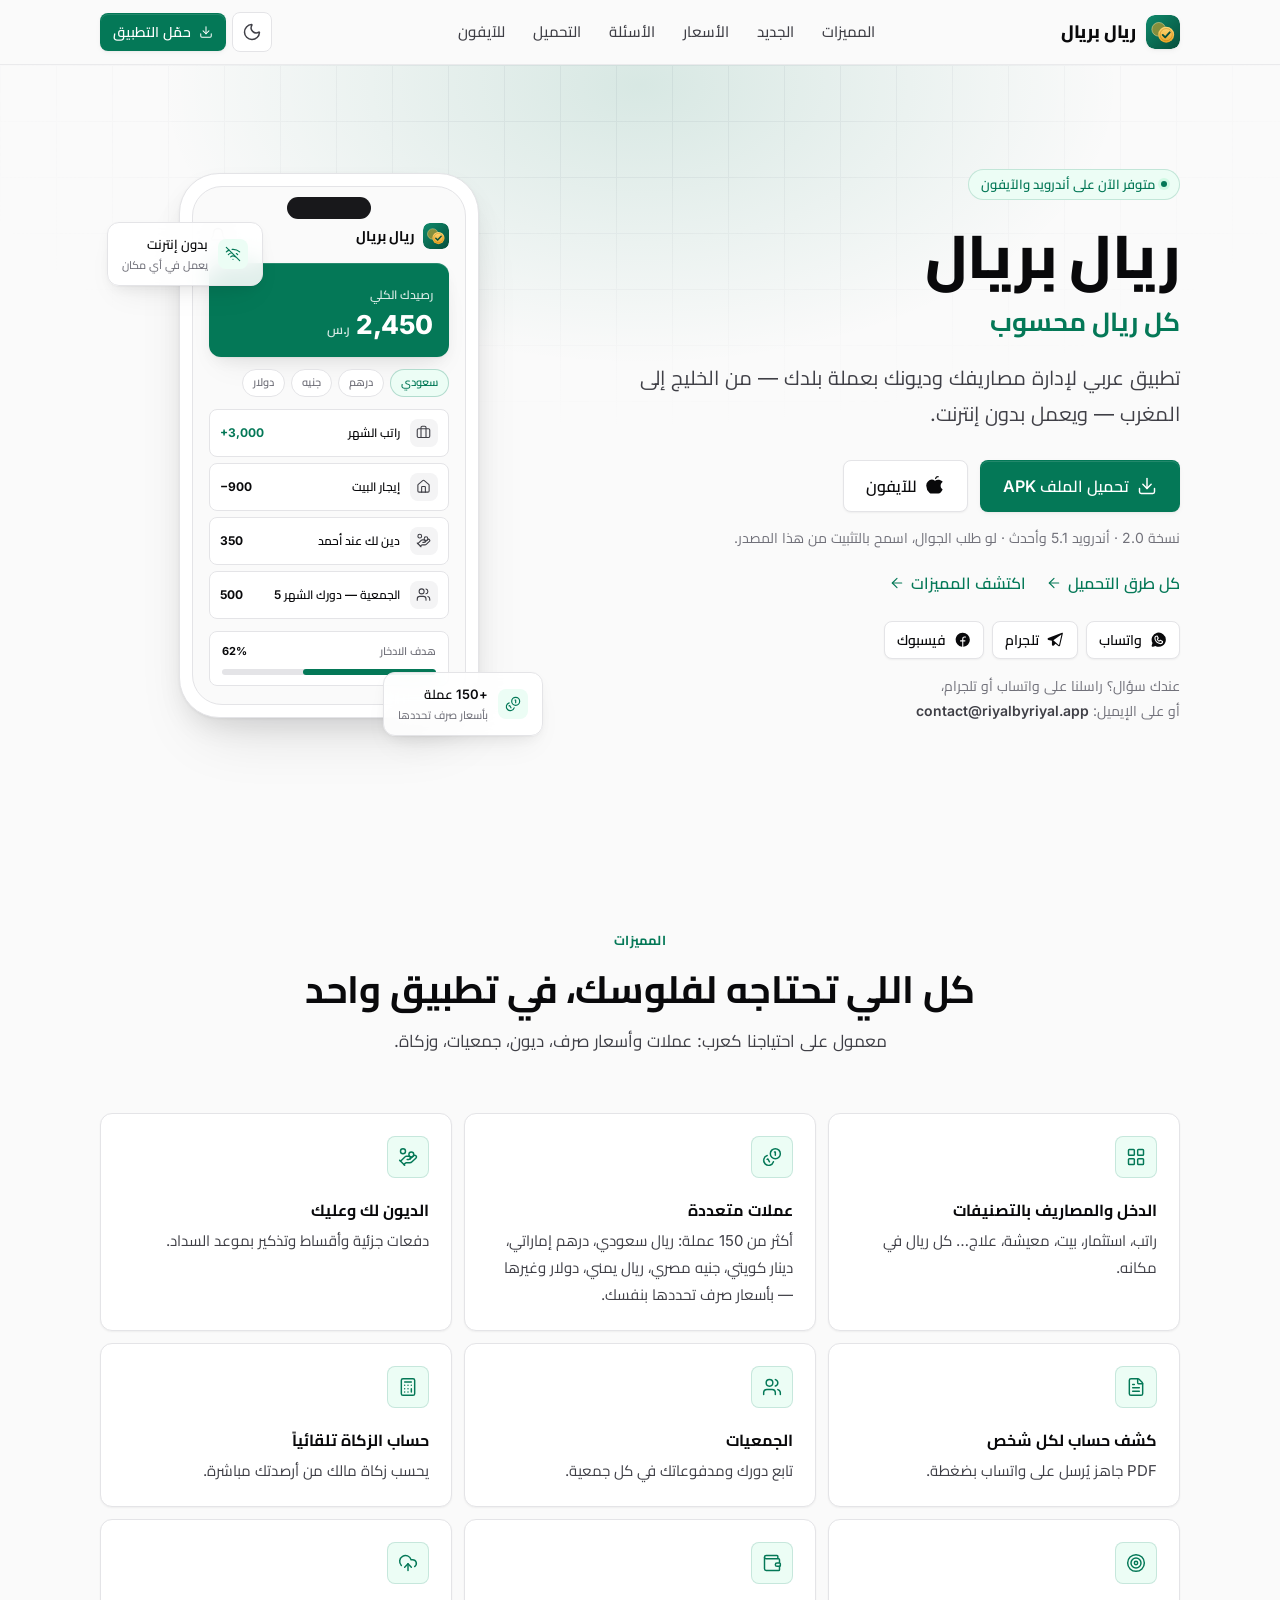
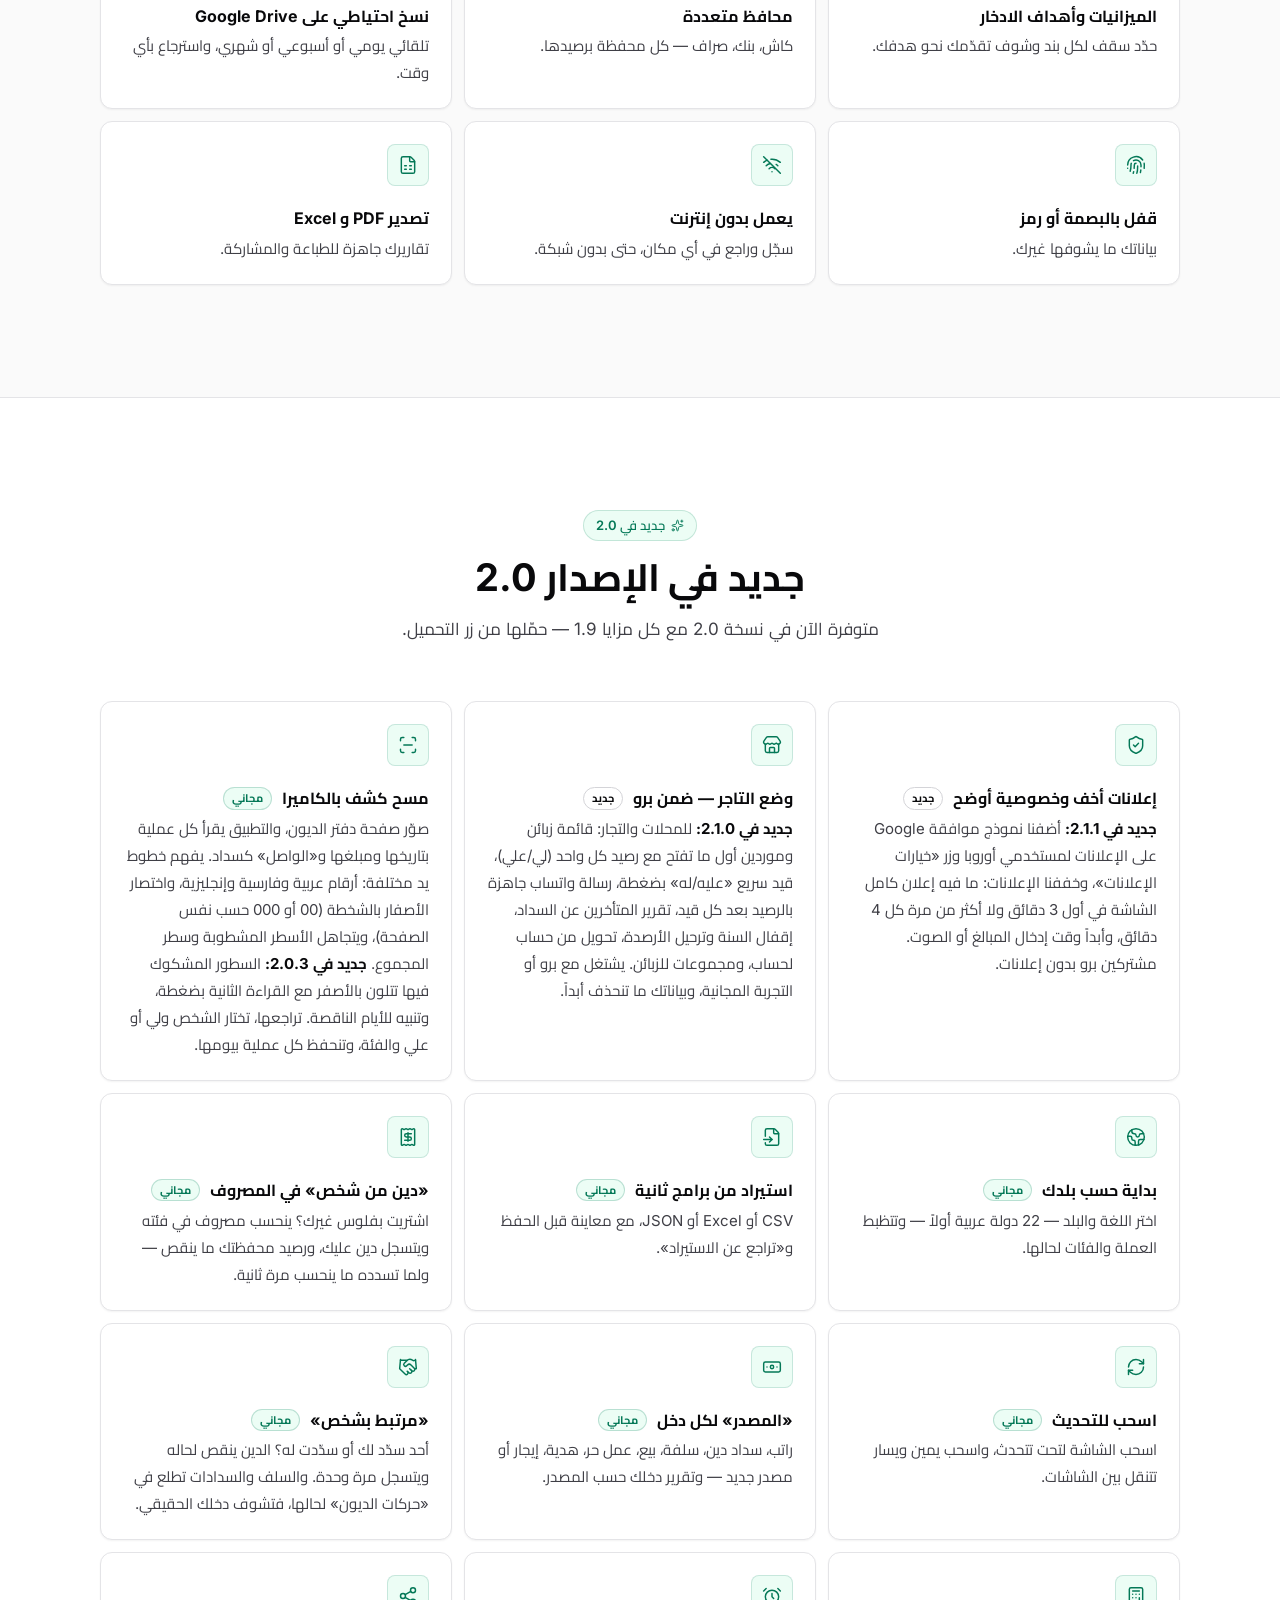
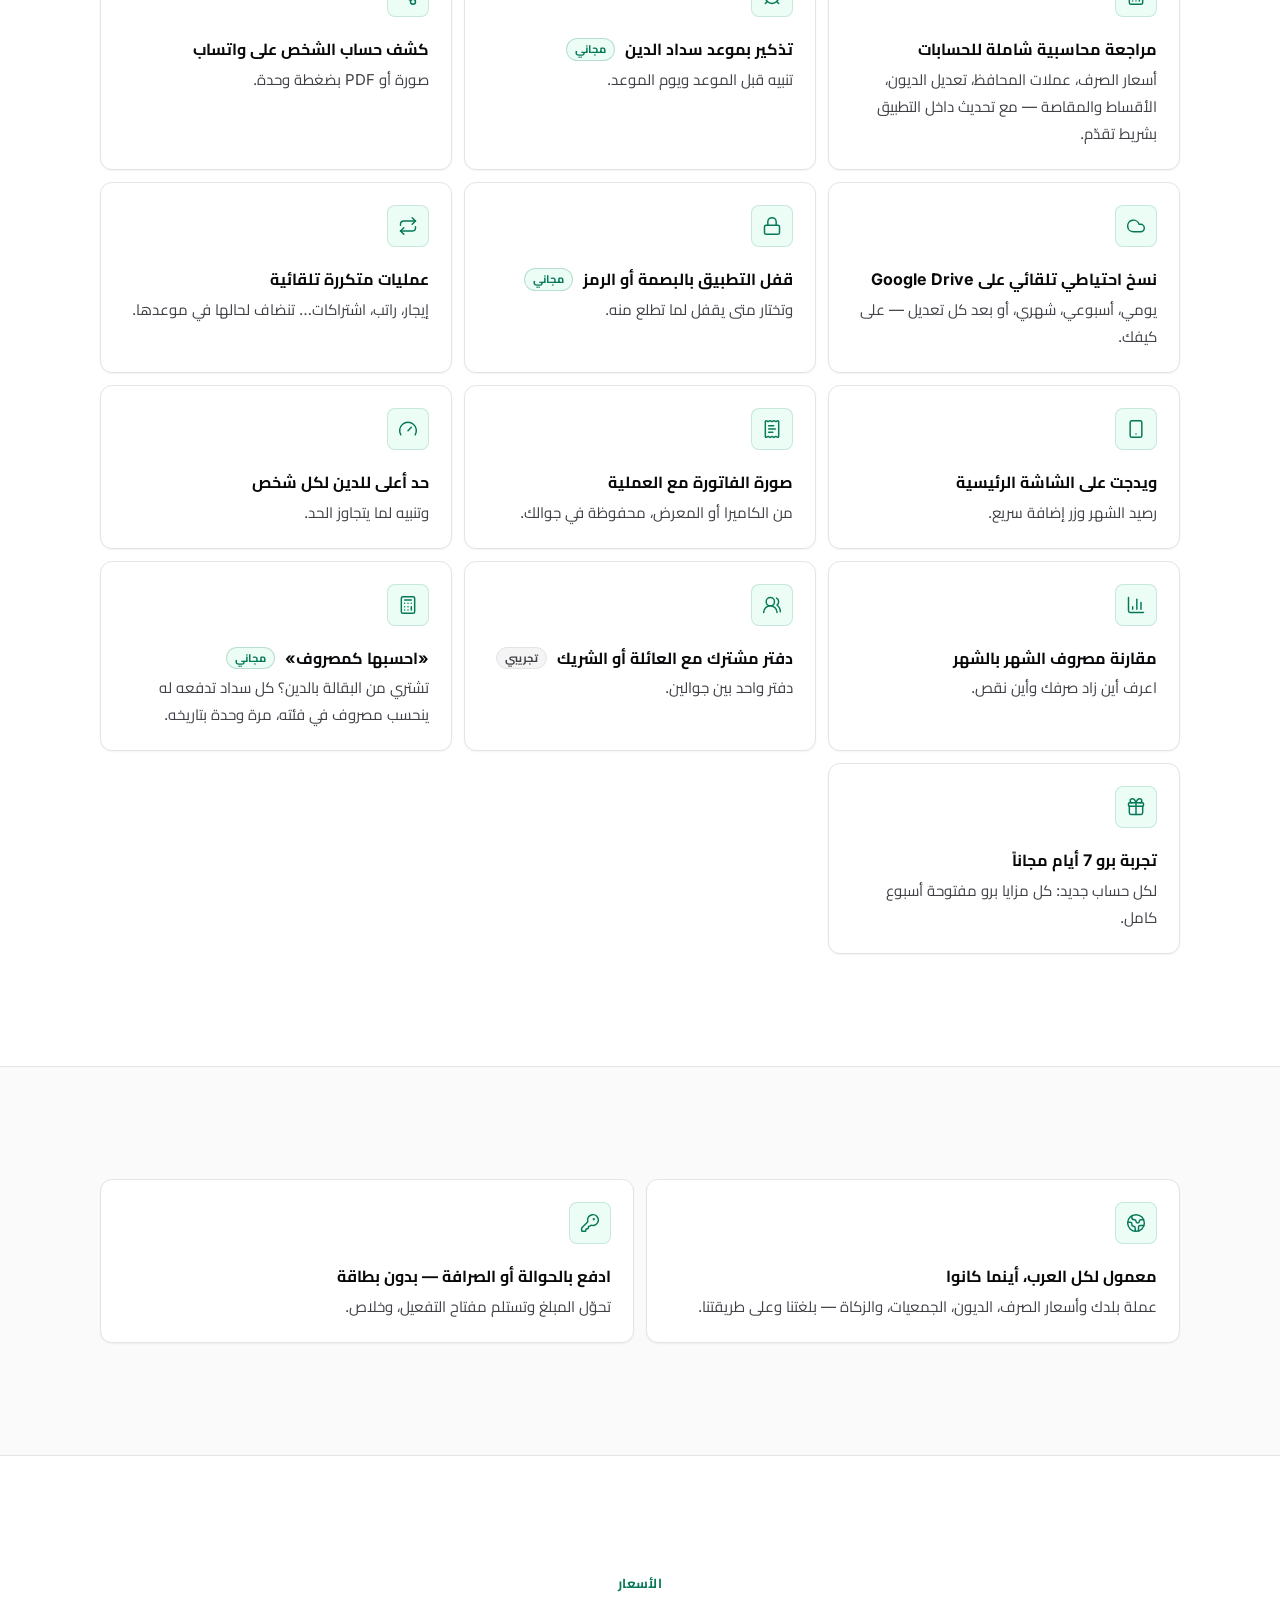
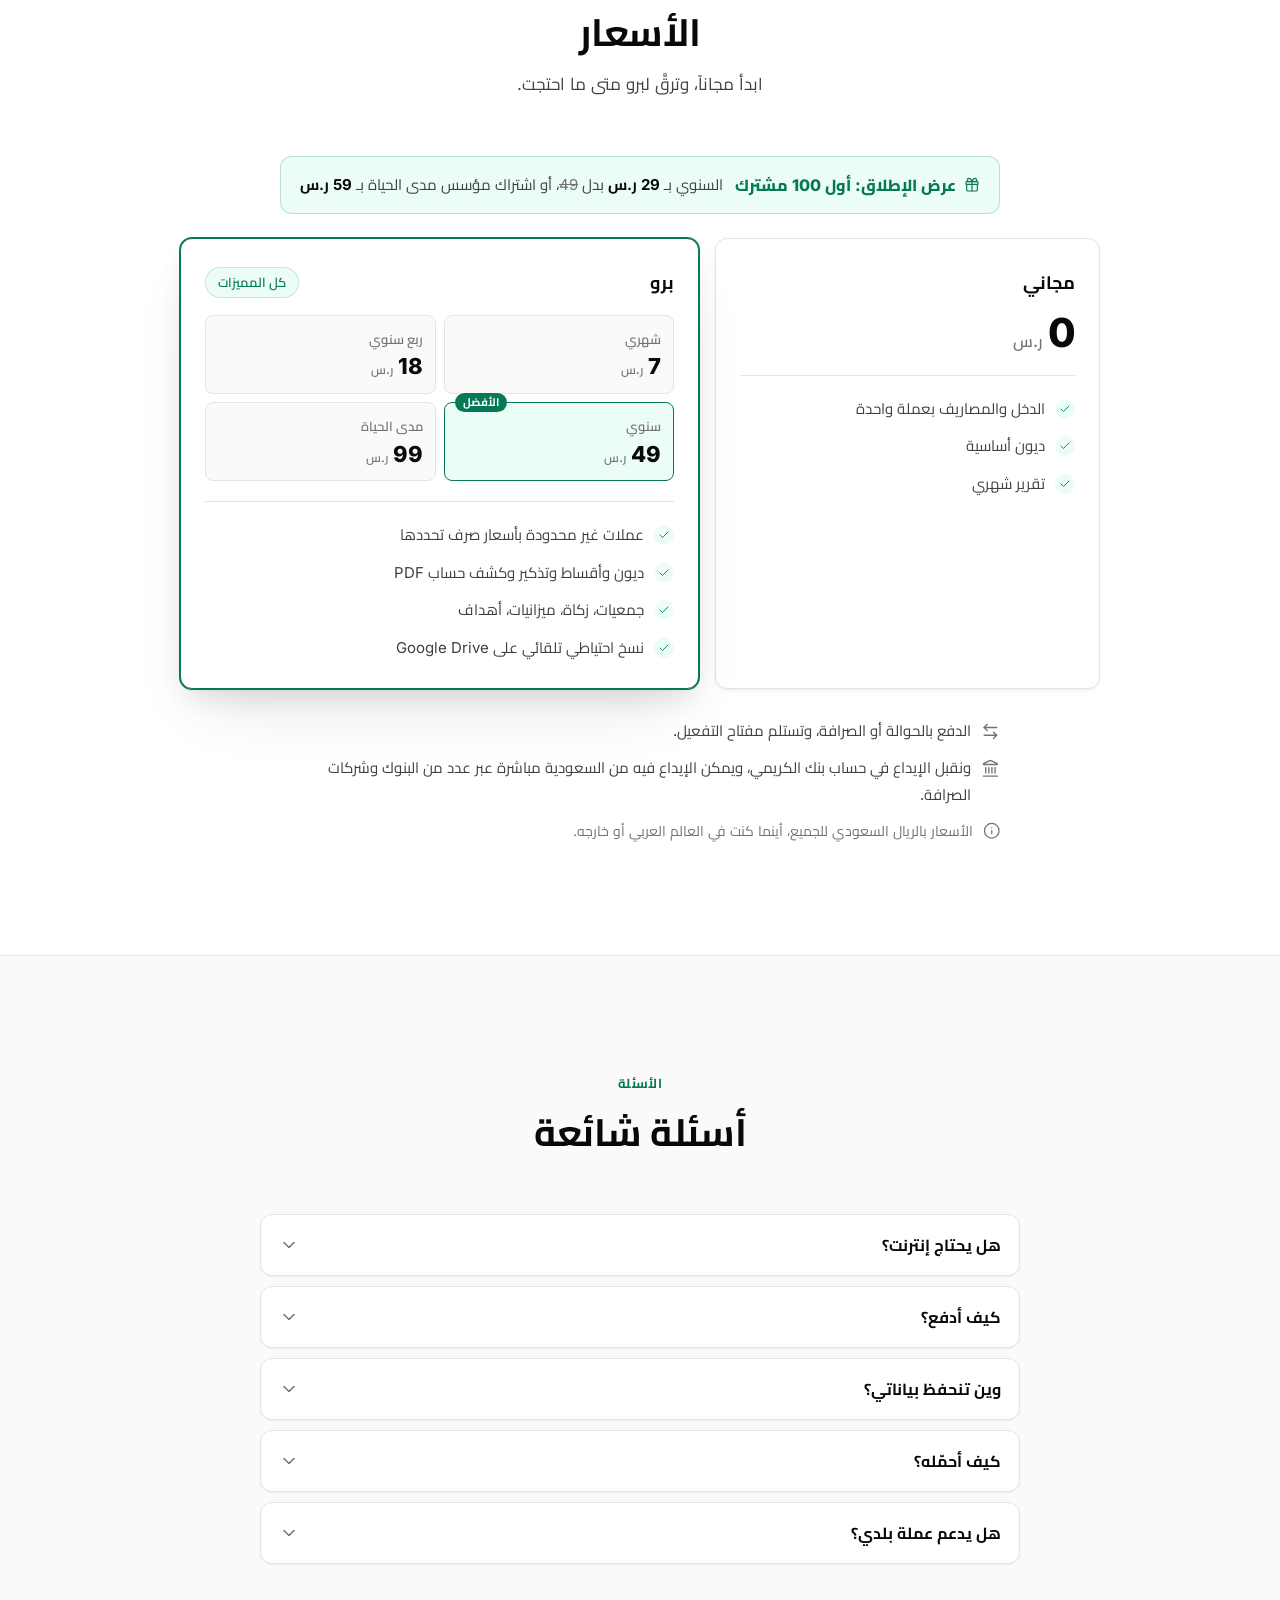
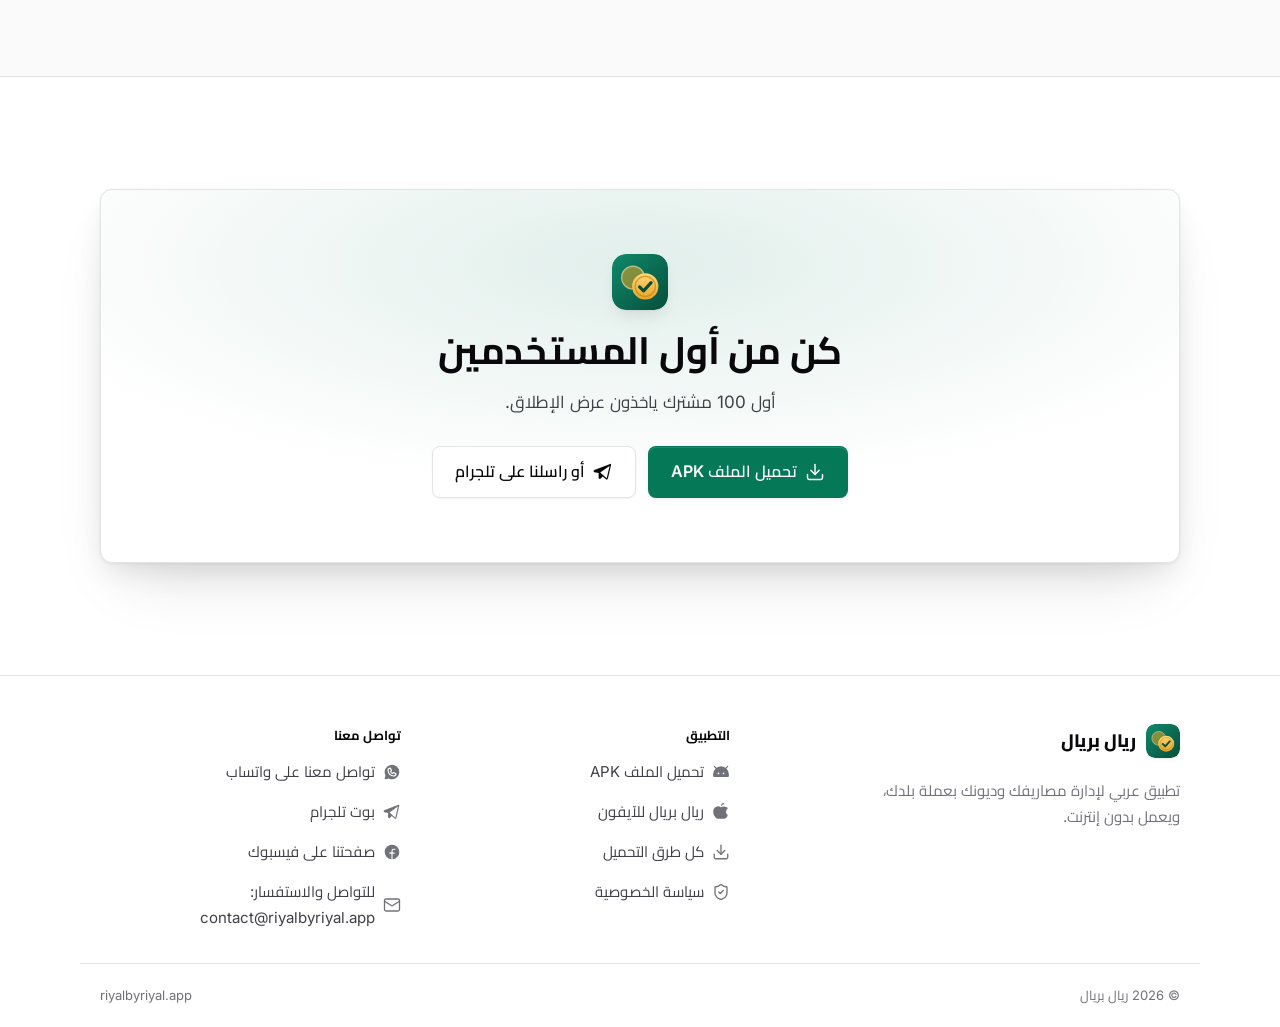
==== index.html @ ce254c24 "UI redesign 2026 (preview): modern design system, light/dark toggle, glass header — landing pages on" ====
<!doctype html>
<html lang="ar" dir="rtl" data-theme="light">
<head>
<meta charset="utf-8">
<meta name="viewport" content="width=device-width, initial-scale=1, viewport-fit=cover">
<title>ريال بريال — كل ريال محسوب</title>
<meta name="description" content="تطبيق أندرويد عربي لإدارة مصاريفك وديونك بعملة بلدك — ريال، درهم، دينار، جنيه أو دولار — ويعمل بدون إنترنت. حمّله الآن.">
<meta name="theme-color" content="#fafafa">
<meta name="color-scheme" content="light dark">
<link rel="icon" href="/favicon.svg" type="image/svg+xml">
<link rel="icon" href="/favicon-32.png" sizes="32x32" type="image/png">
<link rel="apple-touch-icon" href="/apple-touch-icon.png">
<meta property="og:type" content="website">
<meta property="og:locale" content="ar_AR">
<meta property="og:site_name" content="ريال بريال">
<meta property="og:title" content="ريال بريال — كل ريال محسوب">
<meta property="og:description" content="تطبيق أندرويد عربي لإدارة مصاريفك وديونك بعملة بلدك — ريال، درهم، دينار، جنيه أو دولار — ويعمل بدون إنترنت. حمّله الآن.">
<link rel="canonical" href="https://riyalbyriyal.app/">
<meta property="og:url" content="https://riyalbyriyal.app/">
<meta property="og:image" content="https://riyalbyriyal.app/og.png">
<meta property="og:image:width" content="1200">
<meta property="og:image:height" content="630">
<meta property="og:image:alt" content="شعار ريال بريال — كل ريال محسوب">
<meta name="twitter:card" content="summary_large_image">
<meta name="twitter:title" content="ريال بريال — كل ريال محسوب">
<meta name="twitter:description" content="تطبيق أندرويد عربي لإدارة مصاريفك وديونك بعملة بلدك — ريال، درهم، دينار، جنيه أو دولار — ويعمل بدون إنترنت. حمّله الآن.">
<meta name="twitter:image" content="https://riyalbyriyal.app/og.png">
<script>/* Apply the saved or system theme before first paint (no flash) */(function(){try{var t=localStorage.getItem("rbr_site_theme");if(t!=="light"&&t!=="dark")t=matchMedia("(prefers-color-scheme: dark)").matches?"dark":"light";document.documentElement.setAttribute("data-theme",t);}catch(e){document.documentElement.setAttribute("data-theme","light");}})();</script>
<link rel="preload" href="/fonts/cairo-arabic-var.woff2" as="font" type="font/woff2" crossorigin>
<link rel="stylesheet" href="/styles.css?v=20261031">
<script src="/theme.js?v=20261031" defer></script>
</head>
<body data-evt-src="site">
<a class="skip" href="#main">تخطَّ إلى المحتوى</a>
<!-- Header: glass, sticky -->
<header class="site-header">
  <div class="container bar">
    <a class="brand" href="/" aria-label="ريال بريال — الرئيسية"><img src="/logo.svg" alt="" width="34" height="34"><span>ريال بريال</span></a>
    <nav class="nav" aria-label="القائمة الرئيسية"><a href="#features">المميزات</a><a href="#new">الجديد</a><a href="#pricing">الأسعار</a><a href="#faq">الأسئلة</a><a href="/download">التحميل</a><a href="/iphone">للآيفون</a></nav>
    <div class="header-actions">
      <button class="icon-btn theme-toggle" type="button" aria-label="التبديل إلى الوضع الليلي" aria-pressed="false"><svg class="ic i-moon" viewBox="0 0 24 24" fill="none" stroke="currentColor" stroke-width="1.75" stroke-linecap="round" stroke-linejoin="round" aria-hidden="true"><path d="M20.985 12.486a9 9 0 1 1-9.473-9.472c.405-.022.617.46.402.803a6 6 0 0 0 8.268 8.268c.344-.215.825-.004.803.401"/></svg><svg class="ic i-sun" viewBox="0 0 24 24" fill="none" stroke="currentColor" stroke-width="1.75" stroke-linecap="round" stroke-linejoin="round" aria-hidden="true"><circle cx="12" cy="12" r="4"/> <path d="M12 2v2"/> <path d="M12 20v2"/> <path d="m4.93 4.93 1.41 1.41"/> <path d="m17.66 17.66 1.41 1.41"/> <path d="M2 12h2"/> <path d="M20 12h2"/> <path d="m6.34 17.66-1.41 1.41"/> <path d="m19.07 4.93-1.41 1.41"/></svg></button>
      <a class="btn btn-primary btn-sm" href="https://github.com/ayuob77/riyalbyriyal-app/releases/download/v2.1.1/riyalbyriyal-v2.1.1.apk" download><svg class="ic-sm" viewBox="0 0 24 24" fill="none" stroke="currentColor" stroke-width="1.75" stroke-linecap="round" stroke-linejoin="round" aria-hidden="true"><path d="M12 15V3"/> <path d="M21 15v4a2 2 0 0 1-2 2H5a2 2 0 0 1-2-2v-4"/> <path d="m7 10 5 5 5-5"/></svg><span>حمّل التطبيق</span></a>
      <button class="icon-btn menu-toggle" type="button" aria-label="فتح القائمة" aria-expanded="false" aria-controls="mobile-menu"><svg class="ic i-list" viewBox="0 0 24 24" fill="none" stroke="currentColor" stroke-width="1.75" stroke-linecap="round" stroke-linejoin="round" aria-hidden="true"><path d="M4 5h16"/> <path d="M4 12h16"/> <path d="M4 19h16"/></svg><svg class="ic i-x" viewBox="0 0 24 24" fill="none" stroke="currentColor" stroke-width="1.75" stroke-linecap="round" stroke-linejoin="round" aria-hidden="true"><path d="M18 6 6 18"/> <path d="m6 6 12 12"/></svg></button>
    </div>
  </div>
</header>
<div class="mobile-menu" id="mobile-menu">
  <nav aria-label="قائمة الجوال"><a class="link" href="#features"><span>المميزات</span><svg class="ic" viewBox="0 0 24 24" fill="none" stroke="currentColor" stroke-width="1.75" stroke-linecap="round" stroke-linejoin="round" aria-hidden="true"><path d="m15 18-6-6 6-6"/></svg></a><a class="link" href="#new"><span>الجديد</span><svg class="ic" viewBox="0 0 24 24" fill="none" stroke="currentColor" stroke-width="1.75" stroke-linecap="round" stroke-linejoin="round" aria-hidden="true"><path d="m15 18-6-6 6-6"/></svg></a><a class="link" href="#pricing"><span>الأسعار</span><svg class="ic" viewBox="0 0 24 24" fill="none" stroke="currentColor" stroke-width="1.75" stroke-linecap="round" stroke-linejoin="round" aria-hidden="true"><path d="m15 18-6-6 6-6"/></svg></a><a class="link" href="#faq"><span>الأسئلة</span><svg class="ic" viewBox="0 0 24 24" fill="none" stroke="currentColor" stroke-width="1.75" stroke-linecap="round" stroke-linejoin="round" aria-hidden="true"><path d="m15 18-6-6 6-6"/></svg></a><a class="link" href="/download"><span>التحميل</span><svg class="ic" viewBox="0 0 24 24" fill="none" stroke="currentColor" stroke-width="1.75" stroke-linecap="round" stroke-linejoin="round" aria-hidden="true"><path d="m15 18-6-6 6-6"/></svg></a><a class="link" href="/iphone"><span>للآيفون</span><svg class="ic" viewBox="0 0 24 24" fill="none" stroke="currentColor" stroke-width="1.75" stroke-linecap="round" stroke-linejoin="round" aria-hidden="true"><path d="m15 18-6-6 6-6"/></svg></a></nav>
  <div class="actions">
    <a class="btn btn-primary btn-lg btn-block" href="https://github.com/ayuob77/riyalbyriyal-app/releases/download/v2.1.1/riyalbyriyal-v2.1.1.apk" download><svg class="ic" viewBox="0 0 24 24" fill="none" stroke="currentColor" stroke-width="1.75" stroke-linecap="round" stroke-linejoin="round" aria-hidden="true"><path d="M12 15V3"/> <path d="M21 15v4a2 2 0 0 1-2 2H5a2 2 0 0 1-2-2v-4"/> <path d="m7 10 5 5 5-5"/></svg>تحميل الملف APK</a>
    <a class="btn btn-secondary btn-lg btn-block" href="/iphone"><svg class="ic" viewBox="0 0 256 256" fill="currentColor" aria-hidden="true"><path d="M128.23,30A40,40,0,0,1,167,0h1a8,8,0,0,1,0,16h-1a24,24,0,0,0-23.24,18,8,8,0,1,1-15.5-4ZM223.3,169.59a8.07,8.07,0,0,0-2.8-3.4C203.53,154.53,200,134.64,200,120c0-17.67,13.47-33.06,21.5-40.67a8,8,0,0,0,0-11.62C208.82,55.74,187.82,48,168,48a72.23,72.23,0,0,0-40,12.13,71.56,71.56,0,0,0-90.71,9.09A74.63,74.63,0,0,0,16,123.4a127,127,0,0,0,40.14,89.73A39.8,39.8,0,0,0,83.59,224h87.68a39.84,39.84,0,0,0,29.12-12.57,125,125,0,0,0,17.82-24.6C225.23,174,224.33,172,223.3,169.59Z"/></svg>للآيفون</a>
  </div>
</div>
<main id="main">
<!-- Hero -->
<section class="hero">
  <div class="container hero-grid">
    <div class="hero-copy">
      <span class="pill"><span class="dot"></span>متوفر الآن على أندرويد والآيفون</span>
      <h1 class="h1">ريال بريال</h1>
      <p class="tagline">كل ريال محسوب</p>
      <p class="lead">تطبيق عربي لإدارة مصاريفك وديونك بعملة بلدك — من الخليج إلى المغرب — ويعمل بدون إنترنت.</p>
      <div class="hero-cta">
        <a class="btn btn-primary btn-lg btn-apk" href="https://github.com/ayuob77/riyalbyriyal-app/releases/download/v2.1.1/riyalbyriyal-v2.1.1.apk" download><svg class="ic" viewBox="0 0 24 24" fill="none" stroke="currentColor" stroke-width="1.75" stroke-linecap="round" stroke-linejoin="round" aria-hidden="true"><path d="M12 15V3"/> <path d="M21 15v4a2 2 0 0 1-2 2H5a2 2 0 0 1-2-2v-4"/> <path d="m7 10 5 5 5-5"/></svg>تحميل الملف APK</a>
        <a class="btn btn-secondary btn-lg" href="/iphone"><svg class="ic" viewBox="0 0 256 256" fill="currentColor" aria-hidden="true"><path d="M128.23,30A40,40,0,0,1,167,0h1a8,8,0,0,1,0,16h-1a24,24,0,0,0-23.24,18,8,8,0,1,1-15.5-4ZM223.3,169.59a8.07,8.07,0,0,0-2.8-3.4C203.53,154.53,200,134.64,200,120c0-17.67,13.47-33.06,21.5-40.67a8,8,0,0,0,0-11.62C208.82,55.74,187.82,48,168,48a72.23,72.23,0,0,0-40,12.13,71.56,71.56,0,0,0-90.71,9.09A74.63,74.63,0,0,0,16,123.4a127,127,0,0,0,40.14,89.73A39.8,39.8,0,0,0,83.59,224h87.68a39.84,39.84,0,0,0,29.12-12.57,125,125,0,0,0,17.82-24.6C225.23,174,224.33,172,223.3,169.59Z"/></svg>للآيفون</a>
      </div>
      <p class="hero-meta dl-note">نسخة 2.0 · أندرويد 5.1 وأحدث · لو طلب الجوال، اسمح بالتثبيت من هذا المصدر.</p>
      <div class="hero-links">
        <a class="text-link all-dl" href="/download">كل طرق التحميل <svg class="ic" viewBox="0 0 24 24" fill="none" stroke="currentColor" stroke-width="1.75" stroke-linecap="round" stroke-linejoin="round" aria-hidden="true"><path d="m12 19-7-7 7-7"/> <path d="M19 12H5"/></svg></a>
        <a class="text-link" href="#features">اكتشف المميزات <svg class="ic" viewBox="0 0 24 24" fill="none" stroke="currentColor" stroke-width="1.75" stroke-linecap="round" stroke-linejoin="round" aria-hidden="true"><path d="m12 19-7-7 7-7"/> <path d="M19 12H5"/></svg></a>
      </div>
      <div class="social-row"><a class="btn btn-secondary btn-sm" href="https://whatsapp.com/channel/0029VbDu9QYICVfv3pd2dY2x/111" target="_blank" rel="noopener"><svg class="ic" viewBox="0 0 256 256" fill="currentColor" aria-hidden="true"><path d="M152.58,145.23l23,11.48A24,24,0,0,1,152,176a72.08,72.08,0,0,1-72-72A24,24,0,0,1,99.29,80.46l11.48,23L101,118a8,8,0,0,0-.73,7.51,56.47,56.47,0,0,0,30.15,30.15A8,8,0,0,0,138,155ZM232,128A104,104,0,0,1,79.12,219.82L45.07,231.17a16,16,0,0,1-20.24-20.24l11.35-34.05A104,104,0,1,1,232,128Zm-40,24a8,8,0,0,0-4.42-7.16l-32-16a8,8,0,0,0-8,.5l-14.69,9.8a40.55,40.55,0,0,1-16-16l9.8-14.69a8,8,0,0,0,.5-8l-16-32A8,8,0,0,0,104,64a40,40,0,0,0-40,40,88.1,88.1,0,0,0,88,88A40,40,0,0,0,192,152Z"/></svg>واتساب</a><a class="btn btn-secondary btn-sm" href="https://t.me/riyalbyriyal_bot" target="_blank" rel="noopener"><svg class="ic" viewBox="0 0 256 256" fill="currentColor" aria-hidden="true"><path d="M228.88,26.19a9,9,0,0,0-9.16-1.57L17.06,103.93a14.22,14.22,0,0,0,2.43,27.21L72,141.45V200a15.92,15.92,0,0,0,10,14.83,15.91,15.91,0,0,0,17.51-3.73l25.32-26.26L165,220a15.88,15.88,0,0,0,10.51,4,16.3,16.3,0,0,0,5-.79,15.85,15.85,0,0,0,10.67-11.63L231.77,35A9,9,0,0,0,228.88,26.19ZM175.53,208,92.85,135.5l119-85.29Z"/></svg>تلجرام</a><a class="btn btn-secondary btn-sm" href="https://www.facebook.com/profile.php?id=61595923169592" target="_blank" rel="noopener"><svg class="ic" viewBox="0 0 256 256" fill="currentColor" aria-hidden="true"><path d="M232,128a104.16,104.16,0,0,1-91.55,103.26,4,4,0,0,1-4.45-4V152h24a8,8,0,0,0,8-8.53,8.17,8.17,0,0,0-8.25-7.47H136V112a16,16,0,0,1,16-16h16a8,8,0,0,0,8-8.53A8.17,8.17,0,0,0,167.73,80H152a32,32,0,0,0-32,32v24H96a8,8,0,0,0-8,8.53A8.17,8.17,0,0,0,96.27,152H120v75.28a4,4,0,0,1-4.44,4A104.15,104.15,0,0,1,24.07,124.09c2-54,45.74-97.9,99.78-100A104.12,104.12,0,0,1,232,128Z"/></svg>فيسبوك</a></div>
      <p class="hero-contact">عندك سؤال؟ راسلنا على واتساب أو تلجرام،<br>أو على الإيميل: <a class="micro-mail" href="mailto:contact@riyalbyriyal.app"><bdi dir="ltr">contact@riyalbyriyal.app</bdi></a></p>
    </div>
    <div class="device-wrap" aria-hidden="true">
      <div class="device">
        <div class="screen">
          <div class="app-top"><span class="who"><img src="/logo.svg" alt="">ريال بريال</span><svg class="ic" viewBox="0 0 24 24" fill="none" stroke="currentColor" stroke-width="1.75" stroke-linecap="round" stroke-linejoin="round" aria-hidden="true"><path d="M10.268 21a2 2 0 0 0 3.464 0"/> <path d="M3.262 15.326A1 1 0 0 0 4 17h16a1 1 0 0 0 .74-1.673C19.41 13.956 18 12.499 18 8A6 6 0 0 0 6 8c0 4.499-1.411 5.956-2.738 7.326"/></svg></div>
          <div class="balance"><span>رصيدك الكلي</span><b>2,450 <small>ر.س</small></b></div>
          <div class="chips"><span class="on">سعودي</span><span>درهم</span><span>جنيه</span><span>دولار</span></div>
          <ul class="tx">
            <li><span class="t-ic"><svg class="ic" viewBox="0 0 24 24" fill="none" stroke="currentColor" stroke-width="1.75" stroke-linecap="round" stroke-linejoin="round" aria-hidden="true"><path d="M16 20V4a2 2 0 0 0-2-2h-4a2 2 0 0 0-2 2v16"/> <rect width="20" height="14" x="2" y="6" rx="2"/></svg></span><span class="t-name">راتب الشهر</span><b class="t-amt plus">+3,000</b></li>
            <li><span class="t-ic"><svg class="ic" viewBox="0 0 24 24" fill="none" stroke="currentColor" stroke-width="1.75" stroke-linecap="round" stroke-linejoin="round" aria-hidden="true"><path d="M15 21v-8a1 1 0 0 0-1-1h-4a1 1 0 0 0-1 1v8"/> <path d="M3 10a2 2 0 0 1 .709-1.528l7-6a2 2 0 0 1 2.582 0l7 6A2 2 0 0 1 21 10v9a2 2 0 0 1-2 2H5a2 2 0 0 1-2-2z"/></svg></span><span class="t-name">إيجار البيت</span><b class="t-amt">−900</b></li>
            <li><span class="t-ic"><svg class="ic" viewBox="0 0 24 24" fill="none" stroke="currentColor" stroke-width="1.75" stroke-linecap="round" stroke-linejoin="round" aria-hidden="true"><path d="M11 15h2a2 2 0 1 0 0-4h-3c-.6 0-1.1.2-1.4.6L3 17"/> <path d="m7 21 1.6-1.4c.3-.4.8-.6 1.4-.6h4c1.1 0 2.1-.4 2.8-1.2l4.6-4.4a2 2 0 0 0-2.75-2.91l-4.2 3.9"/> <path d="m2 16 6 6"/> <circle cx="16" cy="9" r="2.9"/> <circle cx="6" cy="5" r="3"/></svg></span><span class="t-name">دين لك عند أحمد</span><b class="t-amt">350</b></li>
            <li><span class="t-ic"><svg class="ic" viewBox="0 0 24 24" fill="none" stroke="currentColor" stroke-width="1.75" stroke-linecap="round" stroke-linejoin="round" aria-hidden="true"><path d="M16 21v-2a4 4 0 0 0-4-4H6a4 4 0 0 0-4 4v2"/> <path d="M16 3.128a4 4 0 0 1 0 7.744"/> <path d="M22 21v-2a4 4 0 0 0-3-3.87"/> <circle cx="9" cy="7" r="4"/></svg></span><span class="t-name">الجمعية — دورك الشهر 5</span><b class="t-amt">500</b></li>
          </ul>
          <div class="goal"><div class="row"><span>هدف الادخار</span><b>62%</b></div><div class="bar-track"><span></span></div></div>
        </div>
      </div>
      <div class="float-card float-a"><span class="tile-sm"><svg class="ic" viewBox="0 0 24 24" fill="none" stroke="currentColor" stroke-width="1.75" stroke-linecap="round" stroke-linejoin="round" aria-hidden="true"><path d="M12 20h.01"/> <path d="M8.5 16.429a5 5 0 0 1 7 0"/> <path d="M5 12.859a10 10 0 0 1 5.17-2.69"/> <path d="M19 12.859a10 10 0 0 0-2.007-1.523"/> <path d="M2 8.82a15 15 0 0 1 4.177-2.643"/> <path d="M22 8.82a15 15 0 0 0-11.288-3.764"/> <path d="m2 2 20 20"/></svg></span><span>بدون إنترنت<small>يعمل في أي مكان</small></span></div>
      <div class="float-card float-b"><span class="tile-sm"><svg class="ic" viewBox="0 0 24 24" fill="none" stroke="currentColor" stroke-width="1.75" stroke-linecap="round" stroke-linejoin="round" aria-hidden="true"><path d="M13.744 17.736a6 6 0 1 1-7.48-7.48"/> <path d="M15 6h1v4"/> <path d="m6.134 14.768.866-.5 2 3.464"/> <circle cx="16" cy="8" r="6"/></svg></span><span>+150 عملة<small>بأسعار صرف تحددها</small></span></div>
    </div>
  </div>
</section>

<!-- Core features -->
<section id="features" class="section">
  <div class="container">
    <div class="section-head">
      <span class="eyebrow">المميزات</span>
      <h2 class="h2">كل اللي تحتاجه لفلوسك، في تطبيق واحد</h2>
      <p class="lead">معمول على احتياجنا كعرب: عملات وأسعار صرف، ديون، جمعيات، وزكاة.</p>
    </div>
    <ul class="features">
<li class="feature"><span class="tile"><svg class="ic" viewBox="0 0 24 24" fill="none" stroke="currentColor" stroke-width="1.75" stroke-linecap="round" stroke-linejoin="round" aria-hidden="true"><rect width="7" height="7" x="3" y="3" rx="1"/> <rect width="7" height="7" x="14" y="3" rx="1"/> <rect width="7" height="7" x="14" y="14" rx="1"/> <rect width="7" height="7" x="3" y="14" rx="1"/></svg></span><div><h3>الدخل والمصاريف بالتصنيفات</h3><p>راتب، استثمار، بيت، معيشة، علاج… كل ريال في مكانه.</p></div></li>
<li class="feature"><span class="tile"><svg class="ic" viewBox="0 0 24 24" fill="none" stroke="currentColor" stroke-width="1.75" stroke-linecap="round" stroke-linejoin="round" aria-hidden="true"><path d="M13.744 17.736a6 6 0 1 1-7.48-7.48"/> <path d="M15 6h1v4"/> <path d="m6.134 14.768.866-.5 2 3.464"/> <circle cx="16" cy="8" r="6"/></svg></span><div><h3>عملات متعددة</h3><p>أكثر من 150 عملة: ريال سعودي، درهم إماراتي، دينار كويتي، جنيه مصري، ريال يمني، دولار وغيرها — بأسعار صرف تحددها بنفسك.</p></div></li>
<li class="feature"><span class="tile"><svg class="ic" viewBox="0 0 24 24" fill="none" stroke="currentColor" stroke-width="1.75" stroke-linecap="round" stroke-linejoin="round" aria-hidden="true"><path d="M11 15h2a2 2 0 1 0 0-4h-3c-.6 0-1.1.2-1.4.6L3 17"/> <path d="m7 21 1.6-1.4c.3-.4.8-.6 1.4-.6h4c1.1 0 2.1-.4 2.8-1.2l4.6-4.4a2 2 0 0 0-2.75-2.91l-4.2 3.9"/> <path d="m2 16 6 6"/> <circle cx="16" cy="9" r="2.9"/> <circle cx="6" cy="5" r="3"/></svg></span><div><h3>الديون لك وعليك</h3><p>دفعات جزئية وأقساط وتذكير بموعد السداد.</p></div></li>
<li class="feature"><span class="tile"><svg class="ic" viewBox="0 0 24 24" fill="none" stroke="currentColor" stroke-width="1.75" stroke-linecap="round" stroke-linejoin="round" aria-hidden="true"><path d="M6 22a2 2 0 0 1-2-2V4a2 2 0 0 1 2-2h8a2.4 2.4 0 0 1 1.704.706l3.588 3.588A2.4 2.4 0 0 1 20 8v12a2 2 0 0 1-2 2z"/> <path d="M14 2v5a1 1 0 0 0 1 1h5"/> <path d="M10 9H8"/> <path d="M16 13H8"/> <path d="M16 17H8"/></svg></span><div><h3>كشف حساب لكل شخص</h3><p>PDF جاهز يُرسل على واتساب بضغطة.</p></div></li>
<li class="feature"><span class="tile"><svg class="ic" viewBox="0 0 24 24" fill="none" stroke="currentColor" stroke-width="1.75" stroke-linecap="round" stroke-linejoin="round" aria-hidden="true"><path d="M16 21v-2a4 4 0 0 0-4-4H6a4 4 0 0 0-4 4v2"/> <path d="M16 3.128a4 4 0 0 1 0 7.744"/> <path d="M22 21v-2a4 4 0 0 0-3-3.87"/> <circle cx="9" cy="7" r="4"/></svg></span><div><h3>الجمعيات</h3><p>تابع دورك ومدفوعاتك في كل جمعية.</p></div></li>
<li class="feature"><span class="tile"><svg class="ic" viewBox="0 0 24 24" fill="none" stroke="currentColor" stroke-width="1.75" stroke-linecap="round" stroke-linejoin="round" aria-hidden="true"><rect width="16" height="20" x="4" y="2" rx="2"/> <line x1="8" x2="16" y1="6" y2="6"/> <line x1="16" x2="16" y1="14" y2="18"/> <path d="M16 10h.01"/> <path d="M12 10h.01"/> <path d="M8 10h.01"/> <path d="M12 14h.01"/> <path d="M8 14h.01"/> <path d="M12 18h.01"/> <path d="M8 18h.01"/></svg></span><div><h3>حساب الزكاة تلقائياً</h3><p>يحسب زكاة مالك من أرصدتك مباشرة.</p></div></li>
<li class="feature"><span class="tile"><svg class="ic" viewBox="0 0 24 24" fill="none" stroke="currentColor" stroke-width="1.75" stroke-linecap="round" stroke-linejoin="round" aria-hidden="true"><circle cx="12" cy="12" r="10"/> <circle cx="12" cy="12" r="6"/> <circle cx="12" cy="12" r="2"/></svg></span><div><h3>الميزانيات وأهداف الادخار</h3><p>حدّد سقف لكل بند وشوف تقدّمك نحو هدفك.</p></div></li>
<li class="feature"><span class="tile"><svg class="ic" viewBox="0 0 24 24" fill="none" stroke="currentColor" stroke-width="1.75" stroke-linecap="round" stroke-linejoin="round" aria-hidden="true"><path d="M19 7V4a1 1 0 0 0-1-1H5a2 2 0 0 0 0 4h15a1 1 0 0 1 1 1v4h-3a2 2 0 0 0 0 4h3a1 1 0 0 0 1-1v-2a1 1 0 0 0-1-1"/> <path d="M3 5v14a2 2 0 0 0 2 2h15a1 1 0 0 0 1-1v-4"/></svg></span><div><h3>محافظ متعددة</h3><p>كاش، بنك، صراف — كل محفظة برصيدها.</p></div></li>
<li class="feature"><span class="tile"><svg class="ic" viewBox="0 0 24 24" fill="none" stroke="currentColor" stroke-width="1.75" stroke-linecap="round" stroke-linejoin="round" aria-hidden="true"><path d="M12 13v8"/> <path d="M4 14.899A7 7 0 1 1 15.71 8h1.79a4.5 4.5 0 0 1 2.5 8.242"/> <path d="m8 17 4-4 4 4"/></svg></span><div><h3>نسخ احتياطي على Google Drive</h3><p>تلقائي يومي أو أسبوعي أو شهري، واسترجاع بأي وقت.</p></div></li>
<li class="feature"><span class="tile"><svg class="ic" viewBox="0 0 24 24" fill="none" stroke="currentColor" stroke-width="1.75" stroke-linecap="round" stroke-linejoin="round" aria-hidden="true"><path d="M12 10a2 2 0 0 0-2 2c0 1.02-.1 2.51-.26 4"/> <path d="M14 13.12c0 2.38 0 6.38-1 8.88"/> <path d="M17.29 21.02c.12-.6.43-2.3.5-3.02"/> <path d="M2 12a10 10 0 0 1 18-6"/> <path d="M2 16h.01"/> <path d="M21.8 16c.2-2 .131-5.354 0-6"/> <path d="M5 19.5C5.5 18 6 15 6 12a6 6 0 0 1 .34-2"/> <path d="M8.65 22c.21-.66.45-1.32.57-2"/> <path d="M9 6.8a6 6 0 0 1 9 5.2v2"/></svg></span><div><h3>قفل بالبصمة أو رمز</h3><p>بياناتك ما يشوفها غيرك.</p></div></li>
<li class="feature"><span class="tile"><svg class="ic" viewBox="0 0 24 24" fill="none" stroke="currentColor" stroke-width="1.75" stroke-linecap="round" stroke-linejoin="round" aria-hidden="true"><path d="M12 20h.01"/> <path d="M8.5 16.429a5 5 0 0 1 7 0"/> <path d="M5 12.859a10 10 0 0 1 5.17-2.69"/> <path d="M19 12.859a10 10 0 0 0-2.007-1.523"/> <path d="M2 8.82a15 15 0 0 1 4.177-2.643"/> <path d="M22 8.82a15 15 0 0 0-11.288-3.764"/> <path d="m2 2 20 20"/></svg></span><div><h3>يعمل بدون إنترنت</h3><p>سجّل وراجع في أي مكان، حتى بدون شبكة.</p></div></li>
<li class="feature"><span class="tile"><svg class="ic" viewBox="0 0 24 24" fill="none" stroke="currentColor" stroke-width="1.75" stroke-linecap="round" stroke-linejoin="round" aria-hidden="true"><path d="M6 22a2 2 0 0 1-2-2V4a2 2 0 0 1 2-2h8a2.4 2.4 0 0 1 1.704.706l3.588 3.588A2.4 2.4 0 0 1 20 8v12a2 2 0 0 1-2 2z"/> <path d="M14 2v5a1 1 0 0 0 1 1h5"/> <path d="M8 13h2"/> <path d="M14 13h2"/> <path d="M8 17h2"/> <path d="M14 17h2"/></svg></span><div><h3>تصدير PDF و Excel</h3><p>تقاريرك جاهزة للطباعة والمشاركة.</p></div></li>
    </ul>
  </div>
</section>

<!-- What's new -->
<section id="new" class="section section-alt" aria-labelledby="new-h">
  <div class="container">
    <div class="section-head">
      <span class="pill"><svg class="ic-sm" viewBox="0 0 24 24" fill="none" stroke="currentColor" stroke-width="1.75" stroke-linecap="round" stroke-linejoin="round" aria-hidden="true"><path d="M11.017 2.814a1 1 0 0 1 1.966 0l1.051 5.558a2 2 0 0 0 1.594 1.594l5.558 1.051a1 1 0 0 1 0 1.966l-5.558 1.051a2 2 0 0 0-1.594 1.594l-1.051 5.558a1 1 0 0 1-1.966 0l-1.051-5.558a2 2 0 0 0-1.594-1.594l-5.558-1.051a1 1 0 0 1 0-1.966l5.558-1.051a2 2 0 0 0 1.594-1.594z"/> <path d="M20 2v4"/> <path d="M22 4h-4"/> <circle cx="4" cy="20" r="2"/></svg>جديد في 2.0</span>
      <h2 class="h2" id="new-h">جديد في الإصدار 2.0</h2>
      <p class="lead">متوفرة الآن في نسخة 2.0 مع كل مزايا 1.9 — حمّلها من زر التحميل.</p>
    </div>
    <ul class="features">
<li class="feature"><span class="tile"><svg class="ic" viewBox="0 0 24 24" fill="none" stroke="currentColor" stroke-width="1.75" stroke-linecap="round" stroke-linejoin="round" aria-hidden="true"><path d="M20 13c0 5-3.5 7.5-7.66 8.95a1 1 0 0 1-.67-.01C7.5 20.5 4 18 4 13V6a1 1 0 0 1 1-1c2 0 4.5-1.2 6.24-2.72a1.17 1.17 0 0 1 1.52 0C14.51 3.81 17 5 19 5a1 1 0 0 1 1 1z"/> <path d="m9 12 2 2 4-4"/></svg></span><div><h3>إعلانات أخف وخصوصية أوضح <span class="tag tag-new">جديد</span></h3><p><b>جديد في 2.1.1:</b> أضفنا نموذج موافقة Google على الإعلانات لمستخدمي أوروبا وزر «خيارات الإعلانات»، وخففنا الإعلانات: ما فيه إعلان كامل الشاشة في أول 3 دقائق ولا أكثر من مرة كل 4 دقائق، وأبداً وقت إدخال المبالغ أو الصوت. مشتركين برو بدون إعلانات.</p></div></li>
<li class="feature"><span class="tile"><svg class="ic" viewBox="0 0 24 24" fill="none" stroke="currentColor" stroke-width="1.75" stroke-linecap="round" stroke-linejoin="round" aria-hidden="true"><path d="M15 21v-5a1 1 0 0 0-1-1h-4a1 1 0 0 0-1 1v5"/> <path d="M17.774 10.31a1.12 1.12 0 0 0-1.549 0 2.5 2.5 0 0 1-3.451 0 1.12 1.12 0 0 0-1.548 0 2.5 2.5 0 0 1-3.452 0 1.12 1.12 0 0 0-1.549 0 2.5 2.5 0 0 1-3.77-3.248l2.889-4.184A2 2 0 0 1 7 2h10a2 2 0 0 1 1.653.873l2.895 4.192a2.5 2.5 0 0 1-3.774 3.244"/> <path d="M4 10.95V19a2 2 0 0 0 2 2h12a2 2 0 0 0 2-2v-8.05"/></svg></span><div><h3>وضع التاجر — ضمن برو <span class="tag tag-new">جديد</span></h3><p><b>جديد في 2.1.0:</b> للمحلات والتجار: قائمة زبائن وموردين أول ما تفتح مع رصيد كل واحد (لي/علي)، قيد سريع «عليه/له» بضغطة، رسالة واتساب جاهزة بالرصيد بعد كل قيد، تقرير المتأخرين عن السداد، إقفال السنة وترحيل الأرصدة، تحويل من حساب لحساب، ومجموعات للزبائن. يشتغل مع برو أو التجربة المجانية، وبياناتك ما تنحذف أبداً.</p></div></li>
<li class="feature"><span class="tile"><svg class="ic" viewBox="0 0 24 24" fill="none" stroke="currentColor" stroke-width="1.75" stroke-linecap="round" stroke-linejoin="round" aria-hidden="true"><path d="M3 7V5a2 2 0 0 1 2-2h2"/> <path d="M17 3h2a2 2 0 0 1 2 2v2"/> <path d="M21 17v2a2 2 0 0 1-2 2h-2"/> <path d="M7 21H5a2 2 0 0 1-2-2v-2"/> <path d="M7 12h10"/></svg></span><div><h3>مسح كشف بالكاميرا <span class="tag tag-free">مجاني</span></h3><p>صوّر صفحة دفتر الديون، والتطبيق يقرأ كل عملية بتاريخها ومبلغها و«الواصل» كسداد. يفهم خطوط يد مختلفة: أرقام عربية وفارسية وإنجليزية، واختصار الأصفار بالشخطة (00 أو 000 حسب نفس الصفحة)، ويتجاهل الأسطر المشطوبة وسطر المجموع. <b>جديد في 2.0.3:</b> السطور المشكوك فيها تتلون بالأصفر مع القراءة الثانية بضغطة، وتنبيه للأيام الناقصة. تراجعها، تختار الشخص ولي أو علي والفئة، وتنحفظ كل عملية بيومها.</p></div></li>
<li class="feature"><span class="tile"><svg class="ic" viewBox="0 0 24 24" fill="none" stroke="currentColor" stroke-width="1.75" stroke-linecap="round" stroke-linejoin="round" aria-hidden="true"><path d="M21.54 15H17a2 2 0 0 0-2 2v4.54"/> <path d="M7 3.34V5a3 3 0 0 0 3 3a2 2 0 0 1 2 2c0 1.1.9 2 2 2a2 2 0 0 0 2-2c0-1.1.9-2 2-2h3.17"/> <path d="M11 21.95V18a2 2 0 0 0-2-2a2 2 0 0 1-2-2v-1a2 2 0 0 0-2-2H2.05"/> <circle cx="12" cy="12" r="10"/></svg></span><div><h3>بداية حسب بلدك <span class="tag tag-free">مجاني</span></h3><p>اختر اللغة والبلد — 22 دولة عربية أولاً — وتتظبط العملة والفئات لحالها.</p></div></li>
<li class="feature"><span class="tile"><svg class="ic" viewBox="0 0 24 24" fill="none" stroke="currentColor" stroke-width="1.75" stroke-linecap="round" stroke-linejoin="round" aria-hidden="true"><path d="M4 11V4a2 2 0 0 1 2-2h8a2.4 2.4 0 0 1 1.706.706l3.588 3.588A2.4 2.4 0 0 1 20 8v12a2 2 0 0 1-2 2H6a2 2 0 0 1-2-2v-1"/> <path d="M14 2v5a1 1 0 0 0 1 1h5"/> <path d="M2 15h10"/> <path d="m9 18 3-3-3-3"/></svg></span><div><h3>استيراد من برامج ثانية <span class="tag tag-free">مجاني</span></h3><p>CSV أو Excel أو JSON، مع معاينة قبل الحفظ و«تراجع عن الاستيراد».</p></div></li>
<li class="feature"><span class="tile"><svg class="ic" viewBox="0 0 24 24" fill="none" stroke="currentColor" stroke-width="1.75" stroke-linecap="round" stroke-linejoin="round" aria-hidden="true"><path d="M12 17V7"/> <path d="M16 8h-6a2 2 0 0 0 0 4h4a2 2 0 0 1 0 4H8"/> <path d="M4 3a1 1 0 0 1 1-1 1.3 1.3 0 0 1 .7.2l.933.6a1.3 1.3 0 0 0 1.4 0l.934-.6a1.3 1.3 0 0 1 1.4 0l.933.6a1.3 1.3 0 0 0 1.4 0l.933-.6a1.3 1.3 0 0 1 1.4 0l.934.6a1.3 1.3 0 0 0 1.4 0l.933-.6A1.3 1.3 0 0 1 19 2a1 1 0 0 1 1 1v18a1 1 0 0 1-1 1 1.3 1.3 0 0 1-.7-.2l-.933-.6a1.3 1.3 0 0 0-1.4 0l-.934.6a1.3 1.3 0 0 1-1.4 0l-.933-.6a1.3 1.3 0 0 0-1.4 0l-.933.6a1.3 1.3 0 0 1-1.4 0l-.934-.6a1.3 1.3 0 0 0-1.4 0l-.933.6a1.3 1.3 0 0 1-.7.2 1 1 0 0 1-1-1z"/></svg></span><div><h3>«دين من شخص» في المصروف <span class="tag tag-free">مجاني</span></h3><p>اشتريت بفلوس غيرك؟ ينحسب مصروف في فئته ويتسجل دين عليك، ورصيد محفظتك ما ينقص — ولما تسدده ما ينحسب مرة ثانية.</p></div></li>
<li class="feature"><span class="tile"><svg class="ic" viewBox="0 0 24 24" fill="none" stroke="currentColor" stroke-width="1.75" stroke-linecap="round" stroke-linejoin="round" aria-hidden="true"><path d="M3 12a9 9 0 0 1 9-9 9.75 9.75 0 0 1 6.74 2.74L21 8"/> <path d="M21 3v5h-5"/> <path d="M21 12a9 9 0 0 1-9 9 9.75 9.75 0 0 1-6.74-2.74L3 16"/> <path d="M8 16H3v5"/></svg></span><div><h3>اسحب للتحديث <span class="tag tag-free">مجاني</span></h3><p>اسحب الشاشة لتحت تتحدث، واسحب يمين ويسار تتنقل بين الشاشات.</p></div></li>
<li class="feature"><span class="tile"><svg class="ic" viewBox="0 0 24 24" fill="none" stroke="currentColor" stroke-width="1.75" stroke-linecap="round" stroke-linejoin="round" aria-hidden="true"><rect width="20" height="12" x="2" y="6" rx="2"/> <circle cx="12" cy="12" r="2"/> <path d="M6 12h.01M18 12h.01"/></svg></span><div><h3>«المصدر» لكل دخل <span class="tag tag-free">مجاني</span></h3><p>راتب، سداد دين، سلفة، بيع، عمل حر، هدية، إيجار أو مصدر جديد — وتقرير دخلك حسب المصدر.</p></div></li>
<li class="feature"><span class="tile"><svg class="ic" viewBox="0 0 24 24" fill="none" stroke="currentColor" stroke-width="1.75" stroke-linecap="round" stroke-linejoin="round" aria-hidden="true"><path d="m11 17 2 2a1 1 0 1 0 3-3"/> <path d="m14 14 2.5 2.5a1 1 0 1 0 3-3l-3.88-3.88a3 3 0 0 0-4.24 0l-.88.88a1 1 0 1 1-3-3l2.81-2.81a5.79 5.79 0 0 1 7.06-.87l.47.28a2 2 0 0 0 1.42.25L21 4"/> <path d="m21 3 1 11h-2"/> <path d="M3 3 2 14l6.5 6.5a1 1 0 1 0 3-3"/> <path d="M3 4h8"/></svg></span><div><h3>«مرتبط بشخص» <span class="tag tag-free">مجاني</span></h3><p>أحد سدّد لك أو سدّدت له؟ الدين ينقص لحاله ويتسجل مرة وحدة. والسلف والسدادات تطلع في «حركات الديون» لحالها، فتشوف دخلك الحقيقي.</p></div></li>
<li class="feature"><span class="tile"><svg class="ic" viewBox="0 0 24 24" fill="none" stroke="currentColor" stroke-width="1.75" stroke-linecap="round" stroke-linejoin="round" aria-hidden="true"><rect width="16" height="20" x="4" y="2" rx="2"/> <line x1="8" x2="16" y1="6" y2="6"/> <line x1="16" x2="16" y1="14" y2="18"/> <path d="M16 10h.01"/> <path d="M12 10h.01"/> <path d="M8 10h.01"/> <path d="M12 14h.01"/> <path d="M8 14h.01"/> <path d="M12 18h.01"/> <path d="M8 18h.01"/></svg></span><div><h3>مراجعة محاسبية شاملة للحسابات</h3><p>أسعار الصرف، عملات المحافظ، تعديل الديون، الأقساط والمقاصة — مع تحديث داخل التطبيق بشريط تقدّم.</p></div></li>
<li class="feature"><span class="tile"><svg class="ic" viewBox="0 0 24 24" fill="none" stroke="currentColor" stroke-width="1.75" stroke-linecap="round" stroke-linejoin="round" aria-hidden="true"><circle cx="12" cy="13" r="8"/> <path d="M12 9v4l2 2"/> <path d="M5 3 2 6"/> <path d="m22 6-3-3"/> <path d="M6.38 18.7 4 21"/> <path d="M17.64 18.67 20 21"/></svg></span><div><h3>تذكير بموعد سداد الدين <span class="tag tag-free">مجاني</span></h3><p>تنبيه قبل الموعد ويوم الموعد.</p></div></li>
<li class="feature"><span class="tile"><svg class="ic" viewBox="0 0 24 24" fill="none" stroke="currentColor" stroke-width="1.75" stroke-linecap="round" stroke-linejoin="round" aria-hidden="true"><circle cx="18" cy="5" r="3"/> <circle cx="6" cy="12" r="3"/> <circle cx="18" cy="19" r="3"/> <line x1="8.59" x2="15.42" y1="13.51" y2="17.49"/> <line x1="15.41" x2="8.59" y1="6.51" y2="10.49"/></svg></span><div><h3>كشف حساب الشخص على واتساب</h3><p>صورة أو PDF بضغطة وحدة.</p></div></li>
<li class="feature"><span class="tile"><svg class="ic" viewBox="0 0 24 24" fill="none" stroke="currentColor" stroke-width="1.75" stroke-linecap="round" stroke-linejoin="round" aria-hidden="true"><path d="M17.5 19H9a7 7 0 1 1 6.71-9h1.79a4.5 4.5 0 1 1 0 9Z"/></svg></span><div><h3>نسخ احتياطي تلقائي على Google Drive</h3><p>يومي، أسبوعي، شهري، أو بعد كل تعديل — على كيفك.</p></div></li>
<li class="feature"><span class="tile"><svg class="ic" viewBox="0 0 24 24" fill="none" stroke="currentColor" stroke-width="1.75" stroke-linecap="round" stroke-linejoin="round" aria-hidden="true"><rect width="18" height="11" x="3" y="11" rx="2" ry="2"/> <path d="M7 11V7a5 5 0 0 1 10 0v4"/></svg></span><div><h3>قفل التطبيق بالبصمة أو الرمز <span class="tag tag-free">مجاني</span></h3><p>وتختار متى يقفل لما تطلع منه.</p></div></li>
<li class="feature"><span class="tile"><svg class="ic" viewBox="0 0 24 24" fill="none" stroke="currentColor" stroke-width="1.75" stroke-linecap="round" stroke-linejoin="round" aria-hidden="true"><path d="m17 2 4 4-4 4"/> <path d="M3 11v-1a4 4 0 0 1 4-4h14"/> <path d="m7 22-4-4 4-4"/> <path d="M21 13v1a4 4 0 0 1-4 4H3"/></svg></span><div><h3>عمليات متكررة تلقائية</h3><p>إيجار، راتب، اشتراكات… تنضاف لحالها في موعدها.</p></div></li>
<li class="feature"><span class="tile"><svg class="ic" viewBox="0 0 24 24" fill="none" stroke="currentColor" stroke-width="1.75" stroke-linecap="round" stroke-linejoin="round" aria-hidden="true"><rect width="14" height="20" x="5" y="2" rx="2" ry="2"/> <path d="M12 18h.01"/></svg></span><div><h3>ويدجت على الشاشة الرئيسية</h3><p>رصيد الشهر وزر إضافة سريع.</p></div></li>
<li class="feature"><span class="tile"><svg class="ic" viewBox="0 0 24 24" fill="none" stroke="currentColor" stroke-width="1.75" stroke-linecap="round" stroke-linejoin="round" aria-hidden="true"><path d="M13 16H8"/> <path d="M14 8H8"/> <path d="M16 12H8"/> <path d="M4 3a1 1 0 0 1 1-1 1.3 1.3 0 0 1 .7.2l.933.6a1.3 1.3 0 0 0 1.4 0l.934-.6a1.3 1.3 0 0 1 1.4 0l.933.6a1.3 1.3 0 0 0 1.4 0l.933-.6a1.3 1.3 0 0 1 1.4 0l.934.6a1.3 1.3 0 0 0 1.4 0l.933-.6A1.3 1.3 0 0 1 19 2a1 1 0 0 1 1 1v18a1 1 0 0 1-1 1 1.3 1.3 0 0 1-.7-.2l-.933-.6a1.3 1.3 0 0 0-1.4 0l-.934.6a1.3 1.3 0 0 1-1.4 0l-.933-.6a1.3 1.3 0 0 0-1.4 0l-.933.6a1.3 1.3 0 0 1-1.4 0l-.934-.6a1.3 1.3 0 0 0-1.4 0l-.933.6a1.3 1.3 0 0 1-.7.2 1 1 0 0 1-1-1z"/></svg></span><div><h3>صورة الفاتورة مع العملية</h3><p>من الكاميرا أو المعرض، محفوظة في جوالك.</p></div></li>
<li class="feature"><span class="tile"><svg class="ic" viewBox="0 0 24 24" fill="none" stroke="currentColor" stroke-width="1.75" stroke-linecap="round" stroke-linejoin="round" aria-hidden="true"><path d="m12 14 4-4"/> <path d="M3.34 19a10 10 0 1 1 17.32 0"/></svg></span><div><h3>حد أعلى للدين لكل شخص</h3><p>وتنبيه لما يتجاوز الحد.</p></div></li>
<li class="feature"><span class="tile"><svg class="ic" viewBox="0 0 24 24" fill="none" stroke="currentColor" stroke-width="1.75" stroke-linecap="round" stroke-linejoin="round" aria-hidden="true"><path d="M3 3v16a2 2 0 0 0 2 2h16"/> <path d="M18 17V9"/> <path d="M13 17V5"/> <path d="M8 17v-3"/></svg></span><div><h3>مقارنة مصروف الشهر بالشهر</h3><p>اعرف أين زاد صرفك وأين نقص.</p></div></li>
<li class="feature"><span class="tile"><svg class="ic" viewBox="0 0 24 24" fill="none" stroke="currentColor" stroke-width="1.75" stroke-linecap="round" stroke-linejoin="round" aria-hidden="true"><path d="M18 21a8 8 0 0 0-16 0"/> <circle cx="10" cy="8" r="5"/> <path d="M22 20c0-3.37-2-6.5-4-8a5 5 0 0 0-.45-8.3"/></svg></span><div><h3>دفتر مشترك مع العائلة أو الشريك <span class="tag">تجريبي</span></h3><p>دفتر واحد بين جوالين.</p></div></li>
<li class="feature"><span class="tile"><svg class="ic" viewBox="0 0 24 24" fill="none" stroke="currentColor" stroke-width="1.75" stroke-linecap="round" stroke-linejoin="round" aria-hidden="true"><rect width="16" height="20" x="4" y="2" rx="2"/> <line x1="8" x2="16" y1="6" y2="6"/> <line x1="16" x2="16" y1="14" y2="18"/> <path d="M16 10h.01"/> <path d="M12 10h.01"/> <path d="M8 10h.01"/> <path d="M12 14h.01"/> <path d="M8 14h.01"/> <path d="M12 18h.01"/> <path d="M8 18h.01"/></svg></span><div><h3>«احسبها كمصروف» <span class="tag tag-free">مجاني</span></h3><p>تشتري من البقالة بالدين؟ كل سداد تدفعه له ينحسب مصروف في فئته، مرة وحدة بتاريخه.</p></div></li>
<li class="feature"><span class="tile"><svg class="ic" viewBox="0 0 24 24" fill="none" stroke="currentColor" stroke-width="1.75" stroke-linecap="round" stroke-linejoin="round" aria-hidden="true"><path d="M12 7v14"/> <path d="M20 11v8a2 2 0 0 1-2 2H6a2 2 0 0 1-2-2v-8"/> <path d="M7.5 7a1 1 0 0 1 0-5A4.8 8 0 0 1 12 7a4.8 8 0 0 1 4.5-5 1 1 0 0 1 0 5"/> <rect x="3" y="7" width="18" height="4" rx="1"/></svg></span><div><h3>تجربة برو 7 أيام مجاناً</h3><p>لكل حساب جديد: كل مزايا برو مفتوحة أسبوع كامل.</p></div></li>
    </ul>
  </div>
</section>

<!-- Why -->
<section class="section">
  <div class="container">
    <div class="why">
      <div class="feature"><span class="tile"><svg class="ic" viewBox="0 0 24 24" fill="none" stroke="currentColor" stroke-width="1.75" stroke-linecap="round" stroke-linejoin="round" aria-hidden="true"><path d="M21.54 15H17a2 2 0 0 0-2 2v4.54"/> <path d="M7 3.34V5a3 3 0 0 0 3 3a2 2 0 0 1 2 2c0 1.1.9 2 2 2a2 2 0 0 0 2-2c0-1.1.9-2 2-2h3.17"/> <path d="M11 21.95V18a2 2 0 0 0-2-2a2 2 0 0 1-2-2v-1a2 2 0 0 0-2-2H2.05"/> <circle cx="12" cy="12" r="10"/></svg></span><div><h3>معمول لكل العرب، أينما كانوا</h3><p>عملة بلدك وأسعار الصرف، الديون، الجمعيات، والزكاة — بلغتنا وعلى طريقتنا.</p></div></div>
      <div class="feature"><span class="tile"><svg class="ic" viewBox="0 0 24 24" fill="none" stroke="currentColor" stroke-width="1.75" stroke-linecap="round" stroke-linejoin="round" aria-hidden="true"><path d="M2.586 17.414A2 2 0 0 0 2 18.828V21a1 1 0 0 0 1 1h3a1 1 0 0 0 1-1v-1a1 1 0 0 1 1-1h1a1 1 0 0 0 1-1v-1a1 1 0 0 1 1-1h.172a2 2 0 0 0 1.414-.586l.814-.814a6.5 6.5 0 1 0-4-4z"/> <circle cx="16.5" cy="7.5" r=".5" fill="currentColor"/></svg></span><div><h3>ادفع بالحوالة أو الصرافة — بدون بطاقة</h3><p>تحوّل المبلغ وتستلم مفتاح التفعيل، وخلاص.</p></div></div>
    </div>
  </div>
</section>

<!-- Pricing -->
<section id="pricing" class="section section-alt">
  <div class="container">
    <div class="section-head">
      <span class="eyebrow">الأسعار</span>
      <h2 class="h2">الأسعار</h2>
      <p class="lead">ابدأ مجاناً، وترقَّ لبرو متى ما احتجت.</p>
    </div>
    <div class="offer" role="note"><strong><svg class="ic-sm" viewBox="0 0 24 24" fill="none" stroke="currentColor" stroke-width="1.75" stroke-linecap="round" stroke-linejoin="round" aria-hidden="true"><path d="M12 7v14"/> <path d="M20 11v8a2 2 0 0 1-2 2H6a2 2 0 0 1-2-2v-8"/> <path d="M7.5 7a1 1 0 0 1 0-5A4.8 8 0 0 1 12 7a4.8 8 0 0 1 4.5-5 1 1 0 0 1 0 5"/> <rect x="3" y="7" width="18" height="4" rx="1"/></svg>عرض الإطلاق: أول 100 مشترك</strong><span>السنوي بـ <b>29 ر.س</b> بدل <s>49</s>، أو اشتراك مؤسس مدى الحياة بـ <b>59 ر.س</b></span></div>
    <div class="plans">
      <article class="plan">
        <div class="plan-head"><h3>مجاني</h3></div>
        <p class="price"><b>0</b><span>ر.س</span></p>
        <hr>
        <ul class="checklist">
          <li><span class="ck"><svg class="ic" viewBox="0 0 24 24" fill="none" stroke="currentColor" stroke-width="1.75" stroke-linecap="round" stroke-linejoin="round" aria-hidden="true"><path d="M20 6 9 17l-5-5"/></svg></span>الدخل والمصاريف بعملة واحدة</li>
          <li><span class="ck"><svg class="ic" viewBox="0 0 24 24" fill="none" stroke="currentColor" stroke-width="1.75" stroke-linecap="round" stroke-linejoin="round" aria-hidden="true"><path d="M20 6 9 17l-5-5"/></svg></span>ديون أساسية</li>
          <li><span class="ck"><svg class="ic" viewBox="0 0 24 24" fill="none" stroke="currentColor" stroke-width="1.75" stroke-linecap="round" stroke-linejoin="round" aria-hidden="true"><path d="M20 6 9 17l-5-5"/></svg></span>تقرير شهري</li>
        </ul>
      </article>
      <article class="plan featured">
        <div class="plan-head"><h3>برو</h3><span class="pill">كل المميزات</span></div>
        <div class="tiers">
          <div class="tier"><span>شهري</span><b>7 <small>ر.س</small></b></div>
          <div class="tier"><span>ربع سنوي</span><b>18 <small>ر.س</small></b></div>
          <div class="tier best"><em>الأفضل</em><span>سنوي</span><b>49 <small>ر.س</small></b></div>
          <div class="tier"><span>مدى الحياة</span><b>99 <small>ر.س</small></b></div>
        </div>
        <hr>
        <ul class="checklist">
          <li><span class="ck"><svg class="ic" viewBox="0 0 24 24" fill="none" stroke="currentColor" stroke-width="1.75" stroke-linecap="round" stroke-linejoin="round" aria-hidden="true"><path d="M20 6 9 17l-5-5"/></svg></span>عملات غير محدودة بأسعار صرف تحددها</li>
          <li><span class="ck"><svg class="ic" viewBox="0 0 24 24" fill="none" stroke="currentColor" stroke-width="1.75" stroke-linecap="round" stroke-linejoin="round" aria-hidden="true"><path d="M20 6 9 17l-5-5"/></svg></span>ديون وأقساط وتذكير وكشف حساب PDF</li>
          <li><span class="ck"><svg class="ic" viewBox="0 0 24 24" fill="none" stroke="currentColor" stroke-width="1.75" stroke-linecap="round" stroke-linejoin="round" aria-hidden="true"><path d="M20 6 9 17l-5-5"/></svg></span>جمعيات، زكاة، ميزانيات، أهداف</li>
          <li><span class="ck"><svg class="ic" viewBox="0 0 24 24" fill="none" stroke="currentColor" stroke-width="1.75" stroke-linecap="round" stroke-linejoin="round" aria-hidden="true"><path d="M20 6 9 17l-5-5"/></svg></span>نسخ احتياطي تلقائي على Google Drive</li>
        </ul>
      </article>
    </div>
    <ul class="pay-notes">
      <li><svg class="ic" viewBox="0 0 24 24" fill="none" stroke="currentColor" stroke-width="1.75" stroke-linecap="round" stroke-linejoin="round" aria-hidden="true"><path d="M8 3 4 7l4 4"/> <path d="M4 7h16"/> <path d="m16 21 4-4-4-4"/> <path d="M20 17H4"/></svg><span>الدفع بالحوالة أو الصرافة، وتستلم مفتاح التفعيل.</span></li>
      <li><svg class="ic" viewBox="0 0 24 24" fill="none" stroke="currentColor" stroke-width="1.75" stroke-linecap="round" stroke-linejoin="round" aria-hidden="true"><path d="M10 18v-7"/> <path d="M11.119 2.205a2 2 0 0 1 1.762 0l7.84 3.846A.5.5 0 0 1 20.5 7h-17a.5.5 0 0 1-.22-.949z"/> <path d="M14 18v-7"/> <path d="M18 18v-7"/> <path d="M3 22h18"/> <path d="M6 18v-7"/></svg><span>ونقبل الإيداع في حساب بنك الكريمي، ويمكن الإيداع فيه من السعودية مباشرة عبر عدد من البنوك وشركات الصرافة.</span></li>
      <li class="small"><svg class="ic" viewBox="0 0 24 24" fill="none" stroke="currentColor" stroke-width="1.75" stroke-linecap="round" stroke-linejoin="round" aria-hidden="true"><circle cx="12" cy="12" r="10"/> <path d="M12 16v-4"/> <path d="M12 8h.01"/></svg><span>الأسعار بالريال السعودي للجميع، أينما كنت في العالم العربي أو خارجه.</span></li>
    </ul>
  </div>
</section>

<!-- FAQ -->
<section id="faq" class="section">
  <div class="container">
    <div class="section-head"><span class="eyebrow">الأسئلة</span><h2 class="h2">أسئلة شائعة</h2></div>
    <div class="faq">
<details><summary><span>هل يحتاج إنترنت؟</span><svg class="ic" viewBox="0 0 24 24" fill="none" stroke="currentColor" stroke-width="1.75" stroke-linecap="round" stroke-linejoin="round" aria-hidden="true"><path d="m6 9 6 6 6-6"/></svg></summary><p>لا. التطبيق يعمل بالكامل بدون إنترنت. تحتاج الإنترنت فقط للنسخ الاحتياطي على Google Drive أو تفعيل الاشتراك أول مرة.</p></details>
<details><summary><span>كيف أدفع؟</span><svg class="ic" viewBox="0 0 24 24" fill="none" stroke="currentColor" stroke-width="1.75" stroke-linecap="round" stroke-linejoin="round" aria-hidden="true"><path d="m6 9 6 6 6-6"/></svg></summary><p>بحوالة أو عن طريق الصرافة — ما تحتاج بطاقة بنكية. بعد الدفع توصلك رسالة فيها مفتاح التفعيل تدخله في التطبيق.</p></details>
<details><summary><span>وين تنحفظ بياناتي؟</span><svg class="ic" viewBox="0 0 24 24" fill="none" stroke="currentColor" stroke-width="1.75" stroke-linecap="round" stroke-linejoin="round" aria-hidden="true"><path d="m6 9 6 6 6-6"/></svg></summary><p>على جوالك، وفي حساب Google Drive الخاص بك إذا فعّلت النسخ الاحتياطي. ما نحفظ بيانات حساباتك عندنا.</p></details>
<details><summary><span>كيف أحمّله؟</span><svg class="ic" viewBox="0 0 24 24" fill="none" stroke="currentColor" stroke-width="1.75" stroke-linecap="round" stroke-linejoin="round" aria-hidden="true"><path d="m6 9 6 6 6-6"/></svg></summary><p>اضغط «تحميل الملف APK» فوق وثبّته — التطبيق يتحدث بنفسه لما تنزل نسخة جديدة. ونسخة قوقل بلاي قريباً.</p></details>
<details><summary><span>هل يدعم عملة بلدي؟</span><svg class="ic" viewBox="0 0 24 24" fill="none" stroke="currentColor" stroke-width="1.75" stroke-linecap="round" stroke-linejoin="round" aria-hidden="true"><path d="m6 9 6 6 6-6"/></svg></summary><p>نعم. التطبيق يدعم أكثر من 150 عملة، منها الريال السعودي والدرهم الإماراتي والدينار الكويتي والجنيه المصري والريال القطري والعماني واليمني. تحدد سعر الصرف بنفسك وتحدّثه متى ما تغيّر — وللريال اليمني سعر صنعاء وعدن كلٌّ على حدة.</p></details>
    </div>
  </div>
</section>

<!-- Final CTA -->
<section class="section section-alt">
  <div class="container">
    <div class="cta-panel">
      <img class="logo-lg" src="/logo.svg" alt="" width="56" height="56">
      <h2 class="h2">كن من أول المستخدمين</h2>
      <p class="lead">أول 100 مشترك ياخذون عرض الإطلاق.</p>
      <div class="cta-actions">
        <a class="btn btn-primary btn-lg" href="https://github.com/ayuob77/riyalbyriyal-app/releases/download/v2.1.1/riyalbyriyal-v2.1.1.apk" download><svg class="ic" viewBox="0 0 24 24" fill="none" stroke="currentColor" stroke-width="1.75" stroke-linecap="round" stroke-linejoin="round" aria-hidden="true"><path d="M12 15V3"/> <path d="M21 15v4a2 2 0 0 1-2 2H5a2 2 0 0 1-2-2v-4"/> <path d="m7 10 5 5 5-5"/></svg>تحميل الملف APK</a>
        <a class="btn btn-secondary btn-lg" href="https://t.me/riyalbyriyal_bot" target="_blank" rel="noopener"><svg class="ic" viewBox="0 0 256 256" fill="currentColor" aria-hidden="true"><path d="M228.88,26.19a9,9,0,0,0-9.16-1.57L17.06,103.93a14.22,14.22,0,0,0,2.43,27.21L72,141.45V200a15.92,15.92,0,0,0,10,14.83,15.91,15.91,0,0,0,17.51-3.73l25.32-26.26L165,220a15.88,15.88,0,0,0,10.51,4,16.3,16.3,0,0,0,5-.79,15.85,15.85,0,0,0,10.67-11.63L231.77,35A9,9,0,0,0,228.88,26.19ZM175.53,208,92.85,135.5l119-85.29Z"/></svg>أو راسلنا على تلجرام</a>
      </div>
    </div>
  </div>
</section>
</main>
<!-- Footer -->
<footer class="site-footer">
  <div class="container footer-grid">
    <div>
      <a class="brand" href="/" aria-label="ريال بريال — الرئيسية"><img src="/logo.svg" alt="" width="34" height="34"><span>ريال بريال</span></a>
      <p class="about">تطبيق عربي لإدارة مصاريفك وديونك بعملة بلدك، ويعمل بدون إنترنت.</p>
    </div>
    <div class="footer-col">
      <h4>التطبيق</h4>
      <ul>
        <li><a href="https://github.com/ayuob77/riyalbyriyal-app/releases/download/v2.1.1/riyalbyriyal-v2.1.1.apk" download><svg class="ic" viewBox="0 0 256 256" fill="currentColor" aria-hidden="true"><path d="M207.06,80.67c-.74-.74-1.49-1.46-2.24-2.17l24.84-24.84a8,8,0,0,0-11.32-11.32l-26,26a111.43,111.43,0,0,0-128.55.19L37.66,42.34A8,8,0,0,0,26.34,53.66L51.4,78.72A113.38,113.38,0,0,0,16,161.13V184a16,16,0,0,0,16,16H224a16,16,0,0,0,16-16V160A111.25,111.25,0,0,0,207.06,80.67ZM92,160a12,12,0,1,1,12-12A12,12,0,0,1,92,160Zm72,0a12,12,0,1,1,12-12A12,12,0,0,1,164,160Z"/></svg><span>تحميل الملف APK</span></a></li>
        <li><a class="ios-foot" href="/iphone"><svg class="ic" viewBox="0 0 256 256" fill="currentColor" aria-hidden="true"><path d="M128.23,30A40,40,0,0,1,167,0h1a8,8,0,0,1,0,16h-1a24,24,0,0,0-23.24,18,8,8,0,1,1-15.5-4ZM223.3,169.59a8.07,8.07,0,0,0-2.8-3.4C203.53,154.53,200,134.64,200,120c0-17.67,13.47-33.06,21.5-40.67a8,8,0,0,0,0-11.62C208.82,55.74,187.82,48,168,48a72.23,72.23,0,0,0-40,12.13,71.56,71.56,0,0,0-90.71,9.09A74.63,74.63,0,0,0,16,123.4a127,127,0,0,0,40.14,89.73A39.8,39.8,0,0,0,83.59,224h87.68a39.84,39.84,0,0,0,29.12-12.57,125,125,0,0,0,17.82-24.6C225.23,174,224.33,172,223.3,169.59Z"/></svg><span>ريال بريال للآيفون</span></a></li>
        <li><a href="/download"><svg class="ic" viewBox="0 0 24 24" fill="none" stroke="currentColor" stroke-width="1.75" stroke-linecap="round" stroke-linejoin="round" aria-hidden="true"><path d="M12 15V3"/> <path d="M21 15v4a2 2 0 0 1-2 2H5a2 2 0 0 1-2-2v-4"/> <path d="m7 10 5 5 5-5"/></svg><span>كل طرق التحميل</span></a></li>
        <li><a href="/privacy/"><svg class="ic" viewBox="0 0 24 24" fill="none" stroke="currentColor" stroke-width="1.75" stroke-linecap="round" stroke-linejoin="round" aria-hidden="true"><path d="M20 13c0 5-3.5 7.5-7.66 8.95a1 1 0 0 1-.67-.01C7.5 20.5 4 18 4 13V6a1 1 0 0 1 1-1c2 0 4.5-1.2 6.24-2.72a1.17 1.17 0 0 1 1.52 0C14.51 3.81 17 5 19 5a1 1 0 0 1 1 1z"/> <path d="m9 12 2 2 4-4"/></svg><span>سياسة الخصوصية</span></a></li>
      </ul>
    </div>
    <div class="footer-col">
      <h4>تواصل معنا</h4>
      <ul>
        <li><a href="https://whatsapp.com/channel/0029VbDu9QYICVfv3pd2dY2x/111" target="_blank" rel="noopener"><svg class="ic" viewBox="0 0 256 256" fill="currentColor" aria-hidden="true"><path d="M152.58,145.23l23,11.48A24,24,0,0,1,152,176a72.08,72.08,0,0,1-72-72A24,24,0,0,1,99.29,80.46l11.48,23L101,118a8,8,0,0,0-.73,7.51,56.47,56.47,0,0,0,30.15,30.15A8,8,0,0,0,138,155ZM232,128A104,104,0,0,1,79.12,219.82L45.07,231.17a16,16,0,0,1-20.24-20.24l11.35-34.05A104,104,0,1,1,232,128Zm-40,24a8,8,0,0,0-4.42-7.16l-32-16a8,8,0,0,0-8,.5l-14.69,9.8a40.55,40.55,0,0,1-16-16l9.8-14.69a8,8,0,0,0,.5-8l-16-32A8,8,0,0,0,104,64a40,40,0,0,0-40,40,88.1,88.1,0,0,0,88,88A40,40,0,0,0,192,152Z"/></svg><span>تواصل معنا على واتساب</span></a></li>
        <li><a href="https://t.me/riyalbyriyal_bot" target="_blank" rel="noopener"><svg class="ic" viewBox="0 0 256 256" fill="currentColor" aria-hidden="true"><path d="M228.88,26.19a9,9,0,0,0-9.16-1.57L17.06,103.93a14.22,14.22,0,0,0,2.43,27.21L72,141.45V200a15.92,15.92,0,0,0,10,14.83,15.91,15.91,0,0,0,17.51-3.73l25.32-26.26L165,220a15.88,15.88,0,0,0,10.51,4,16.3,16.3,0,0,0,5-.79,15.85,15.85,0,0,0,10.67-11.63L231.77,35A9,9,0,0,0,228.88,26.19ZM175.53,208,92.85,135.5l119-85.29Z"/></svg><span>بوت تلجرام</span></a></li>
        <li><a href="https://www.facebook.com/profile.php?id=61595923169592" target="_blank" rel="noopener"><svg class="ic" viewBox="0 0 256 256" fill="currentColor" aria-hidden="true"><path d="M232,128a104.16,104.16,0,0,1-91.55,103.26,4,4,0,0,1-4.45-4V152h24a8,8,0,0,0,8-8.53,8.17,8.17,0,0,0-8.25-7.47H136V112a16,16,0,0,1,16-16h16a8,8,0,0,0,8-8.53A8.17,8.17,0,0,0,167.73,80H152a32,32,0,0,0-32,32v24H96a8,8,0,0,0-8,8.53A8.17,8.17,0,0,0,96.27,152H120v75.28a4,4,0,0,1-4.44,4A104.15,104.15,0,0,1,24.07,124.09c2-54,45.74-97.9,99.78-100A104.12,104.12,0,0,1,232,128Z"/></svg><span>صفحتنا على فيسبوك</span></a></li>
        <li><a class="mail" href="mailto:contact@riyalbyriyal.app"><svg class="ic" viewBox="0 0 24 24" fill="none" stroke="currentColor" stroke-width="1.75" stroke-linecap="round" stroke-linejoin="round" aria-hidden="true"><path d="m22 7-8.991 5.727a2 2 0 0 1-2.009 0L2 7"/> <rect x="2" y="4" width="20" height="16" rx="2"/></svg><span>للتواصل والاستفسار: <bdi dir="ltr">contact@riyalbyriyal.app</bdi></span></a></li>
      </ul>
    </div>
  </div>
  <div class="container footer-bottom">
    <span>© 2026 ريال بريال</span>
    <span dir="ltr">riyalbyriyal.app</span>
  </div>
</footer>
<script src="/evt.js?v=1" defer></script>
</body>
</html>
---- styles.css ----
/* =========================================================================
   ريال بريال — Design system & components
   Tokens → base → layout → components → sections → utilities.
   Light / dark themes are driven by [data-theme] on <html> (see theme.js).
   ========================================================================= */

/* ---------- Fonts: Cairo (Arabic) + Inter (Latin & digits), self-hosted variable ---------- */
@font-face {
  font-family: "Cairo";
  src: url("/fonts/cairo-arabic-var.woff2") format("woff2");
  font-weight: 200 1000;
  font-display: swap;
  unicode-range: U+0600-06FF, U+0750-077F, U+0870-08FF, U+200C-200E, U+2010-2011, U+204F, U+2E41, U+FB50-FDFF, U+FE70-FEFC;
}
@font-face {
  font-family: "Inter";
  src: url("/fonts/inter-latin-var.woff2") format("woff2");
  font-weight: 100 900;
  font-display: swap;
  unicode-range: U+0000-00FF, U+0131, U+0152-0153, U+02BB-02BC, U+02C6, U+02DA, U+02DC, U+2000-206F, U+20AC, U+2122, U+2191, U+2193, U+2212, U+2215, U+FEFF, U+FFFD;
}

/* ---------- Design tokens ---------- */
:root {
  color-scheme: light;
  --font: "Inter", "Cairo", system-ui, -apple-system, "Segoe UI", Tahoma, sans-serif;

  /* Neutrals (zinc) */
  --bg: #fafafa;            /* zinc-50 */
  --bg-elev: #ffffff;
  --surface: #ffffff;
  --surface-2: #f4f4f5;     /* zinc-100 */
  --surface-3: #e4e4e7;
  --border: #e4e4e7;        /* zinc-200 */
  --border-strong: #d4d4d8; /* zinc-300 */
  --text: #09090b;          /* zinc-950 */
  --text-2: #3f3f46;        /* zinc-700 */
  --text-3: #71717a;        /* zinc-500 */

  /* The one primary (CTA) colour: emerald */
  --primary: #047857;       /* emerald-700 */
  --primary-hover: #065f46; /* emerald-800 */
  --on-primary: #ffffff;
  --primary-soft: #ecfdf5;  /* emerald-50 */
  --primary-soft-2: #d1fae5;
  --primary-text: #047857;
  --ring: rgba(4, 120, 87, .32);

  /* Elevation: soft, layered */
  --shadow-xs: 0 1px 2px rgba(9, 9, 11, .05);
  --shadow-sm: 0 1px 2px rgba(9, 9, 11, .04), 0 2px 6px -1px rgba(9, 9, 11, .05);
  --shadow-md: 0 1px 2px rgba(9, 9, 11, .04), 0 6px 16px -4px rgba(9, 9, 11, .07), 0 16px 32px -12px rgba(9, 9, 11, .08);
  --shadow-lg: 0 1px 3px rgba(9, 9, 11, .05), 0 12px 28px -6px rgba(9, 9, 11, .10), 0 32px 64px -24px rgba(9, 9, 11, .14);

  /* Shape & motion */
  --r-sm: 8px;
  --r-md: 12px;
  --ease: cubic-bezier(.2, .7, .2, 1);
  --t-fast: 150ms;
  --t: 200ms;
  --t-slow: 300ms;

  --header-h: 64px;
  --container: 1120px;
}

[data-theme="dark"] {
  color-scheme: dark;
  --bg: #09090b;            /* zinc-950 */
  --bg-elev: #111113;
  --surface: #131316;
  --surface-2: #1c1c21;
  --surface-3: #27272a;
  --border: #27272a;        /* zinc-800 */
  --border-strong: #3f3f46;
  --text: #fafafa;
  --text-2: #d4d4d8;        /* zinc-300 */
  --text-3: #a1a1aa;        /* zinc-400 */

  --primary: #34d399;       /* emerald-400 */
  --primary-hover: #6ee7b7; /* emerald-300 */
  --on-primary: #022c22;    /* emerald-950 */
  --primary-soft: rgba(52, 211, 153, .10);
  --primary-soft-2: rgba(52, 211, 153, .16);
  --primary-text: #6ee7b7;
  --ring: rgba(52, 211, 153, .35);

  --shadow-xs: 0 1px 2px rgba(0, 0, 0, .4);
  --shadow-sm: 0 1px 2px rgba(0, 0, 0, .4), 0 2px 8px -2px rgba(0, 0, 0, .35);
  --shadow-md: 0 1px 2px rgba(0, 0, 0, .45), 0 8px 24px -6px rgba(0, 0, 0, .5);
  --shadow-lg: 0 1px 3px rgba(0, 0, 0, .5), 0 16px 40px -8px rgba(0, 0, 0, .6), 0 40px 80px -32px rgba(0, 0, 0, .6);
}

/* ---------- Base ---------- */
*, *::before, *::after { box-sizing: border-box; }
html { -webkit-text-size-adjust: 100%; text-size-adjust: 100%; scroll-behavior: smooth; scroll-padding-top: calc(var(--header-h) + 16px); }
body {
  margin: 0;
  font-family: var(--font);
  font-size: 1rem;
  line-height: 1.75;
  color: var(--text);
  background: var(--bg);
  -webkit-font-smoothing: antialiased;
  -moz-osx-font-smoothing: grayscale;
  text-rendering: optimizeLegibility;
  overflow-x: hidden;
}
img, svg { display: block; max-width: 100%; }
a { color: inherit; text-decoration: none; }
button, input { font: inherit; color: inherit; }
button { cursor: pointer; }
h1, h2, h3, p, ul { margin: 0; }
bdi, [dir="ltr"] { unicode-bidi: isolate; }
::selection { background: var(--primary-soft-2); }
:focus-visible { outline: 2px solid var(--primary); outline-offset: 2px; border-radius: var(--r-sm); }

/* Theme switch without a colour flash on every element */
.theme-anim, .theme-anim *, .theme-anim *::before, .theme-anim *::after {
  transition: background-color var(--t-slow) var(--ease), border-color var(--t-slow) var(--ease), color var(--t-slow) var(--ease) !important;
}

/* ---------- Typography scale ---------- */
.h1, .h2 { text-wrap: balance; }
.h1 { font-size: clamp(2.125rem, 6vw, 3.75rem); line-height: 1.22; font-weight: 800; letter-spacing: -.01em; }
.h2 { font-size: clamp(1.625rem, 3.6vw, 2.375rem); line-height: 1.3; font-weight: 700; letter-spacing: -.005em; }
.h3 { font-size: 1.125rem; line-height: 1.5; font-weight: 700; }
.lead { font-size: clamp(1.0625rem, 1.9vw, 1.25rem); line-height: 1.8; color: var(--text-2); font-weight: 400; }
.body { color: var(--text-2); }
.muted { color: var(--text-3); font-size: .9375rem; }
.accent { color: var(--primary-text); }
.ltr { direction: ltr; unicode-bidi: isolate; font-family: "Inter", var(--font); }

/* ---------- Layout ---------- */
.container { width: 100%; max-width: var(--container); margin-inline: auto; padding-inline: 20px; }
.section { padding-block: clamp(64px, 9vw, 112px); }
.section + .section { border-top: 1px solid var(--border); }
.section-head { max-width: 680px; margin-inline: auto; text-align: center; margin-bottom: clamp(32px, 5vw, 56px); }
.section-head .h2 { margin-top: 12px; }
.section-head .lead { margin-top: 12px; font-size: 1.0625rem; }

/* ---------- Icon ---------- */
.ic { width: 1.25em; height: 1.25em; flex: none; }
.ic-sm { width: 1em; height: 1em; flex: none; }
.ic-lg { width: 24px; height: 24px; flex: none; }
.flip-rtl { transform: scaleX(-1); }

/* ---------- Pill / badge ---------- */
.pill {
  display: inline-flex; align-items: center; gap: 6px;
  padding: 4px 12px; border-radius: 999px;
  font-size: .8125rem; font-weight: 600; line-height: 1.6;
  color: var(--primary-text); background: var(--primary-soft);
  border: 1px solid color-mix(in srgb, var(--primary) 18%, transparent);
}
.pill-neutral { color: var(--text-2); background: var(--surface); border-color: var(--border); box-shadow: var(--shadow-xs); }
.pill .dot { width: 6px; height: 6px; border-radius: 50%; background: var(--primary); box-shadow: 0 0 0 3px var(--primary-soft-2); }

/* ---------- Buttons ---------- */
.btn {
  --btn-h: 44px;
  display: inline-flex; align-items: center; justify-content: center; gap: 8px;
  min-height: var(--btn-h); padding: 0 18px;
  border-radius: var(--r-sm); border: 1px solid transparent;
  font-size: .9375rem; font-weight: 600; line-height: 1.3; white-space: nowrap;
  transition: background-color var(--t) var(--ease), color var(--t) var(--ease), border-color var(--t) var(--ease), box-shadow var(--t) var(--ease), transform var(--t-fast) var(--ease);
  -webkit-tap-highlight-color: transparent;
}
.btn:active:not([disabled]) { transform: translateY(1px); }
.btn-lg { --btn-h: 52px; padding: 0 22px; font-size: 1rem; }
.btn-sm { --btn-h: 38px; padding: 0 12px; font-size: .875rem; }
.btn-block { width: 100%; }

.btn-primary { background: var(--primary); color: var(--on-primary); box-shadow: var(--shadow-sm), inset 0 1px 0 rgba(255, 255, 255, .12); }
.btn-primary:hover { background: var(--primary-hover); box-shadow: var(--shadow-md), inset 0 1px 0 rgba(255, 255, 255, .12); }

.btn-secondary { background: var(--surface); color: var(--text); border-color: var(--border); box-shadow: var(--shadow-xs); }
.btn-secondary:hover { border-color: var(--border-strong); background: var(--surface-2); }

.btn-ghost { background: transparent; color: var(--text-2); }
.btn-ghost:hover { background: var(--surface-2); color: var(--text); }

.btn[disabled], .btn.is-inactive { opacity: .55; cursor: not-allowed; box-shadow: none; }
.btn[disabled]:hover { background: var(--surface); border-color: var(--border); }

/* Two-line Telegram button: label + full link (Ayoub rule: link always visible) */
.btn-stack { padding-block: 8px; text-align: start; }
.btn-stack .stack { display: flex; flex-direction: column; align-items: flex-start; line-height: 1.35; }
.btn-stack .url { font-size: .75rem; font-weight: 500; opacity: .85; direction: ltr; font-family: "Inter", var(--font); }

.icon-btn {
  display: inline-grid; place-items: center;
  width: 40px; height: 40px; border-radius: var(--r-sm);
  border: 1px solid var(--border); background: var(--surface); color: var(--text-2);
  transition: background-color var(--t) var(--ease), color var(--t) var(--ease), border-color var(--t) var(--ease);
}
.icon-btn:hover { background: var(--surface-2); color: var(--text); border-color: var(--border-strong); }
.icon-btn .ic { width: 20px; height: 20px; }

/* Theme toggle: show the icon of the theme you would switch to */
.theme-toggle .i-sun { display: none; }
[data-theme="dark"] .theme-toggle .i-sun { display: block; }
[data-theme="dark"] .theme-toggle .i-moon { display: none; }

/* ---------- Header (glass, sticky) ---------- */
.site-header {
  position: sticky; top: 0; z-index: 50;
  background: color-mix(in srgb, var(--bg) 72%, transparent);
  -webkit-backdrop-filter: saturate(180%) blur(16px);
  backdrop-filter: saturate(180%) blur(16px);
  border-bottom: 1px solid color-mix(in srgb, var(--border) 70%, transparent);
}
.site-header .bar { height: var(--header-h); display: flex; align-items: center; justify-content: space-between; gap: 16px; }
.brand { display: inline-flex; align-items: center; gap: 10px; font-weight: 800; font-size: 1.125rem; letter-spacing: -.01em; }
.brand-mark {
  display: grid; place-items: center; width: 34px; height: 34px; border-radius: var(--r-sm);
  background: var(--primary); color: var(--on-primary);
  font-size: 1.125rem; font-weight: 800; line-height: 1;
  box-shadow: var(--shadow-sm), inset 0 1px 0 rgba(255, 255, 255, .18);
}
.brand-sub { font-family: "Inter", var(--font); font-size: .8125rem; font-weight: 500; color: var(--text-3); }
.nav { display: none; align-items: center; gap: 4px; }
.nav a { padding: 8px 12px; border-radius: var(--r-sm); font-size: .9375rem; font-weight: 500; color: var(--text-2); transition: color var(--t) var(--ease), background-color var(--t) var(--ease); }
.nav a:hover { color: var(--text); background: var(--surface-2); }
.header-actions { display: flex; align-items: center; gap: 8px; }
.header-actions .hide-sm { display: none; }

/* Mobile menu */
.menu-toggle .i-x { display: none; }
.menu-open .menu-toggle .i-x { display: block; }
.menu-open .menu-toggle .i-list { display: none; }
.mobile-menu {
  position: fixed; inset: var(--header-h) 0 auto 0; z-index: 49;
  padding: 12px 20px 20px;
  background: color-mix(in srgb, var(--bg) 97%, transparent);
  -webkit-backdrop-filter: saturate(180%) blur(20px);
  backdrop-filter: saturate(180%) blur(20px);
  border-bottom: 1px solid var(--border);
  box-shadow: var(--shadow-lg);
  opacity: 0; transform: translateY(-8px); pointer-events: none; visibility: hidden;
  transition: opacity var(--t) var(--ease), transform var(--t) var(--ease), visibility 0s linear var(--t);
}
.menu-open .mobile-menu { opacity: 1; transform: none; pointer-events: auto; visibility: visible; transition-delay: 0s; }
.mobile-menu a.link { display: flex; align-items: center; justify-content: space-between; padding: 12px 4px; font-weight: 600; border-bottom: 1px solid var(--border); color: var(--text); }
.mobile-menu a.link .ic { color: var(--text-3); }
.mobile-menu .actions { display: grid; gap: 10px; margin-top: 16px; }


/* ---------- Hero ---------- */
.hero { position: relative; overflow: hidden; isolation: isolate; padding-block: clamp(40px, 8vw, 104px) clamp(48px, 7vw, 96px); }
.hero::before { /* calm grid, faded at the edges */
  content: ""; position: absolute; inset: 0; z-index: -2;
  background-image: linear-gradient(to right, var(--border) 1px, transparent 1px), linear-gradient(to bottom, var(--border) 1px, transparent 1px);
  background-size: 56px 56px;
  -webkit-mask-image: radial-gradient(ellipse 75% 65% at 50% 0%, #000 25%, transparent 75%);
  mask-image: radial-gradient(ellipse 75% 65% at 50% 0%, #000 25%, transparent 75%);
  opacity: .5;
}
.hero::after { /* soft primary glow */
  content: ""; position: absolute; z-index: -1; inset-inline: 0; top: -260px; height: 560px; margin-inline: auto; max-width: 960px;
  background: radial-gradient(closest-side, color-mix(in srgb, var(--primary) 14%, transparent), transparent);
}
.hero-grid { display: grid; gap: 48px; align-items: center; }
.hero-copy { text-align: center; }
.hero-copy .h1 { margin-top: 20px; }
.hero-copy .tagline { margin-top: 6px; font-size: clamp(1.25rem, 3vw, 1.625rem); font-weight: 700; color: var(--primary-text); }
.hero-copy .lead { margin: 16px auto 0; max-width: 52ch; }
.hero-cta { display: flex; flex-wrap: wrap; justify-content: center; gap: 12px; margin-top: 28px; }
.hero-meta { margin-top: 14px; color: var(--text-3); font-size: .875rem; }
.text-link { display: inline-flex; align-items: center; gap: 6px; color: var(--primary-text); font-weight: 600; transition: gap var(--t) var(--ease), color var(--t) var(--ease); }
.text-link:hover { gap: 10px; color: var(--primary-hover); }
.text-link .ic { width: 1em; height: 1em; }
.hero-links { display: flex; flex-wrap: wrap; justify-content: center; align-items: center; gap: 8px 20px; margin-top: 18px; }
.social-row { display: flex; flex-wrap: wrap; justify-content: center; gap: 8px; margin-top: 24px; }
.hero-contact { margin-top: 14px; color: var(--text-3); font-size: .875rem; line-height: 1.8; }
.hero-contact a { color: var(--text-2); font-weight: 600; transition: color var(--t) var(--ease); }
.hero-contact a:hover { color: var(--primary-text); }

/* Phone mockup (pure HTML/CSS, decorative) */
.device-wrap { position: relative; display: grid; place-items: center; }
.device {
  position: relative; width: min(300px, 82vw); padding: 12px;
  border-radius: 40px; background: var(--surface); border: 1px solid var(--border);
  box-shadow: var(--shadow-lg);
}
.screen { position: relative; overflow: hidden; border-radius: 30px; background: var(--bg); border: 1px solid var(--border); padding: 36px 16px 18px; }
.screen::before { content: ""; position: absolute; top: 10px; inset-inline: 0; margin-inline: auto; width: 84px; height: 22px; border-radius: 999px; background: var(--text); opacity: .9; }
.app-top { display: flex; align-items: center; justify-content: space-between; }
.app-top .who { display: flex; align-items: center; gap: 8px; font-weight: 700; font-size: .875rem; }
.app-top img { width: 26px; height: 26px; border-radius: 7px; }
.app-top .ic { color: var(--text-3); width: 18px; height: 18px; }
.balance {
  margin-top: 14px; padding: 16px; border-radius: var(--r-md);
  background: var(--primary); color: var(--on-primary);
  box-shadow: var(--shadow-md), inset 0 1px 0 rgba(255, 255, 255, .14);
}
.balance span { font-size: .75rem; opacity: .85; font-weight: 600; }
.balance b { display: block; margin-top: 2px; font-size: 1.625rem; font-weight: 800; line-height: 1.25; letter-spacing: -.01em; }
.balance b small { font-size: .8125rem; font-weight: 600; opacity: .85; }
.chips { display: flex; gap: 6px; margin-top: 12px; overflow: hidden; }
.chips span { flex: none; padding: 3px 10px; border-radius: 999px; border: 1px solid var(--border); background: var(--surface); color: var(--text-3); font-size: .6875rem; font-weight: 600; }
.chips span.on { color: var(--primary-text); background: var(--primary-soft); border-color: color-mix(in srgb, var(--primary) 25%, transparent); }
.tx { list-style: none; padding: 0; margin-top: 12px; display: grid; gap: 6px; }
.tx li { display: flex; align-items: center; gap: 10px; padding: 9px 10px; border-radius: var(--r-sm); background: var(--surface); border: 1px solid var(--border); font-size: .75rem; }
.tx .t-ic { display: grid; place-items: center; flex: none; width: 28px; height: 28px; border-radius: 8px; background: var(--surface-2); color: var(--text-2); }
.tx .t-ic .ic { width: 15px; height: 15px; }
.tx .t-name { flex: 1; min-width: 0; font-weight: 600; color: var(--text); white-space: nowrap; overflow: hidden; text-overflow: ellipsis; }
.tx .t-amt { font-weight: 700; font-family: "Inter", var(--font); direction: ltr; unicode-bidi: isolate; color: var(--text); }
.tx .t-amt.plus { color: var(--primary-text); }
.goal { margin-top: 12px; padding: 10px 12px; border-radius: var(--r-sm); background: var(--surface); border: 1px solid var(--border); }
.goal .row { display: flex; justify-content: space-between; font-size: .6875rem; font-weight: 600; color: var(--text-3); }
.goal .row b { color: var(--text); font-family: "Inter", var(--font); }
.bar-track { margin-top: 8px; height: 6px; border-radius: 999px; background: var(--surface-3); overflow: hidden; }
.bar-track span { display: block; height: 100%; width: 62%; border-radius: inherit; background: var(--primary); }
.float-card {
  position: absolute; display: flex; align-items: center; gap: 10px; padding: 10px 14px;
  background: color-mix(in srgb, var(--surface) 88%, transparent); border: 1px solid var(--border); border-radius: var(--r-md);
  -webkit-backdrop-filter: blur(12px); backdrop-filter: blur(12px);
  box-shadow: var(--shadow-md); font-size: .8125rem; font-weight: 600; white-space: nowrap;
}
.float-card .tile-sm { display: grid; place-items: center; width: 30px; height: 30px; border-radius: 8px; background: var(--primary-soft); color: var(--primary-text); }
.float-card .tile-sm .ic { width: 16px; height: 16px; }
.float-card small { display: block; color: var(--text-3); font-weight: 500; font-size: .6875rem; }

/* ---------- Section heads ---------- */
.eyebrow { display: inline-flex; align-items: center; gap: 8px; color: var(--primary-text); font-size: .8125rem; font-weight: 700; letter-spacing: .02em; }
.section-alt { background: var(--bg-elev); }
[data-theme="dark"] .section-alt { background: #0c0c0e; }

/* ---------- Feature cards ---------- */
.features { list-style: none; padding: 0; display: grid; gap: 12px; }
.feature {
  display: flex; align-items: flex-start; gap: 14px; padding: 18px;
  background: var(--surface); border: 1px solid var(--border); border-radius: var(--r-md); box-shadow: var(--shadow-xs);
  transition: box-shadow var(--t) var(--ease), border-color var(--t) var(--ease), transform var(--t) var(--ease);
}
.feature:hover { box-shadow: var(--shadow-md); border-color: var(--border-strong); transform: translateY(-2px); }
.tile {
  display: grid; place-items: center; flex: none; width: 42px; height: 42px; border-radius: var(--r-sm);
  background: var(--primary-soft); color: var(--primary-text);
  border: 1px solid color-mix(in srgb, var(--primary) 16%, transparent);
}
.tile .ic { width: 20px; height: 20px; }
.feature h3 { font-size: 1rem; line-height: 1.55; font-weight: 700; }
.feature p { margin-top: 4px; color: var(--text-2); font-size: .9375rem; line-height: 1.8; }
.feature p b { color: var(--text); font-weight: 700; }

/* Status tags inside headings */
.tag {
  display: inline-flex; align-items: center; vertical-align: 2px; margin-inline-start: 6px;
  padding: 1px 8px; border-radius: 999px; font-size: .6875rem; font-weight: 700; line-height: 1.7;
  border: 1px solid var(--border); color: var(--text-2); background: var(--surface-2);
}
.tag-free { color: var(--primary-text); background: var(--primary-soft); border-color: color-mix(in srgb, var(--primary) 22%, transparent); }
.tag-new { color: var(--text); background: var(--surface); border-color: var(--border-strong); }

/* ---------- Why ---------- */
.why { display: grid; gap: 12px; }
.why .feature { padding: 22px; }

/* ---------- Pricing ---------- */
.offer {
  display: flex; flex-direction: column; align-items: center; gap: 4px; max-width: 720px; margin: 0 auto 24px; padding: 14px 18px;
  text-align: center; border-radius: var(--r-md);
  background: var(--primary-soft); border: 1px solid color-mix(in srgb, var(--primary) 22%, transparent); color: var(--text);
}
.offer strong { display: inline-flex; align-items: center; gap: 8px; color: var(--primary-text); font-weight: 800; }
.offer span { color: var(--text-2); font-size: .9375rem; }
.offer b { color: var(--text); }
.offer s { color: var(--text-3); }
.plans { display: grid; gap: 16px; align-items: stretch; max-width: 920px; margin-inline: auto; }
.plan {
  position: relative; display: flex; flex-direction: column; padding: 28px 24px;
  background: var(--surface); border: 1px solid var(--border); border-radius: var(--r-md); box-shadow: var(--shadow-sm);
  transition: box-shadow var(--t) var(--ease), transform var(--t) var(--ease);
}
.plan:hover { box-shadow: var(--shadow-md); transform: translateY(-2px); }
.plan.featured { border-color: var(--primary); box-shadow: 0 0 0 1px var(--primary), var(--shadow-lg); }
.plan-head { display: flex; align-items: center; justify-content: space-between; gap: 8px; }
.plan-head h3 { font-size: 1.125rem; font-weight: 700; }
.price { display: flex; align-items: baseline; gap: 6px; margin-top: 12px; }
.price b { font-size: 2.5rem; font-weight: 800; line-height: 1.1; letter-spacing: -.02em; font-family: "Inter", var(--font); }
.price span { color: var(--text-3); font-weight: 600; }
.tiers { display: grid; grid-template-columns: repeat(2, 1fr); gap: 8px; margin-top: 16px; }
.tier { position: relative; display: flex; flex-direction: column; gap: 2px; padding: 12px; border-radius: var(--r-sm); border: 1px solid var(--border); background: var(--bg); }
.tier span { color: var(--text-3); font-size: .8125rem; font-weight: 600; }
.tier b { font-size: 1.375rem; font-weight: 800; font-family: "Inter", var(--font); line-height: 1.3; }
.tier b small { font-family: var(--font); font-size: .75rem; font-weight: 600; color: var(--text-3); }
.tier.best { border-color: var(--primary); background: var(--primary-soft); }
.tier.best em { position: absolute; top: -10px; inset-inline-end: 10px; padding: 0 8px; border-radius: 999px; background: var(--primary); color: var(--on-primary); font-style: normal; font-size: .6875rem; font-weight: 700; line-height: 1.7; }
.plan hr { width: 100%; height: 1px; border: 0; background: var(--border); margin: 20px 0; }
.checklist { list-style: none; padding: 0; display: grid; gap: 12px; }
.checklist li { display: flex; align-items: flex-start; gap: 10px; color: var(--text-2); font-size: .9375rem; line-height: 1.7; }
.ck { display: grid; place-items: center; flex: none; width: 20px; height: 20px; margin-top: 3px; border-radius: 50%; background: var(--primary-soft); color: var(--primary-text); }
.ck .ic { width: 12px; height: 12px; }
.ck.no { background: var(--surface-2); color: var(--text-3); }
.pay-notes { list-style: none; padding: 0; display: grid; gap: 10px; max-width: 720px; margin: 28px auto 0; }
.pay-notes li { display: flex; align-items: flex-start; gap: 10px; color: var(--text-2); font-size: .9375rem; line-height: 1.8; }
.pay-notes .ic { flex: none; margin-top: .3em; color: var(--text-3); }
.pay-notes .small { color: var(--text-3); font-size: .875rem; }

/* ---------- FAQ ---------- */
.faq { max-width: 760px; margin-inline: auto; display: grid; gap: 10px; }
.faq details { background: var(--surface); border: 1px solid var(--border); border-radius: var(--r-md); box-shadow: var(--shadow-xs); transition: border-color var(--t) var(--ease), box-shadow var(--t) var(--ease); }
.faq details:hover { border-color: var(--border-strong); }
.faq details[open] { box-shadow: var(--shadow-sm); }
.faq summary { display: flex; align-items: center; justify-content: space-between; gap: 12px; padding: 16px 18px; cursor: pointer; list-style: none; font-weight: 700; }
.faq summary::-webkit-details-marker { display: none; }
.faq summary .ic { flex: none; color: var(--text-3); transition: transform var(--t) var(--ease); }
.faq details[open] summary .ic { transform: rotate(180deg); }
.faq details p { padding: 0 18px 18px; color: var(--text-2); line-height: 1.85; }

/* ---------- CTA panel ---------- */
.cta-panel {
  position: relative; overflow: hidden; isolation: isolate;
  padding: clamp(36px, 6vw, 64px) clamp(20px, 5vw, 56px);
  text-align: center; border-radius: var(--r-md);
  background: var(--surface); border: 1px solid var(--border); box-shadow: var(--shadow-lg);
}
.cta-panel::before { content: ""; position: absolute; z-index: -1; inset: -40% -10% auto; height: 120%; background: radial-gradient(closest-side, color-mix(in srgb, var(--primary) 12%, transparent), transparent); }
.cta-panel .logo-lg { width: 56px; height: 56px; margin: 0 auto 16px; border-radius: 14px; box-shadow: var(--shadow-md); }
.cta-panel .lead { margin: 12px auto 0; max-width: 52ch; font-size: 1.0625rem; }
.cta-actions { display: flex; flex-wrap: wrap; justify-content: center; gap: 12px; margin-top: 28px; }

/* ---------- Download page ---------- */
.page-hero { text-align: center; }
.page-hero .h1 { margin-top: 18px; }
.page-hero .lead { margin: 16px auto 0; max-width: 56ch; }
.stack { display: grid; gap: 16px; max-width: 760px; margin-inline: auto; }
.panel {
  padding: clamp(20px, 4vw, 32px); border-radius: var(--r-md);
  background: var(--surface); border: 1px solid var(--border); box-shadow: var(--shadow-sm);
}
.panel-head { display: flex; align-items: flex-start; gap: 14px; }
.panel-head h2 { font-size: 1.25rem; font-weight: 700; line-height: 1.45; }
.panel-head p { margin-top: 2px; color: var(--text-3); font-size: .9375rem; }
.panel .actions { display: flex; flex-wrap: wrap; gap: 12px; margin-top: 20px; }
.panel .meta { margin-top: 12px; color: var(--text-3); font-size: .875rem; }
.steps-list { list-style: none; padding: 0; margin-top: 20px; display: grid; gap: 12px; counter-reset: s; }
.steps-list li { display: flex; align-items: flex-start; gap: 12px; color: var(--text-2); line-height: 1.8; counter-increment: s; }
.steps-list li::before {
  content: counter(s); display: grid; place-items: center; flex: none; width: 26px; height: 26px; margin-top: 1px;
  border-radius: 50%; background: var(--surface-2); border: 1px solid var(--border); color: var(--text); font-family: "Inter", var(--font); font-size: .8125rem; font-weight: 700;
}
.steps-list b { color: var(--text); }
.inline-note { display: flex; flex-wrap: wrap; align-items: center; gap: 6px 14px; margin-top: 16px; color: var(--text-3); font-size: .875rem; }
.inline-note span { display: inline-flex; align-items: center; gap: 6px; }
.inline-note .ic { width: 16px; height: 16px; color: var(--primary-text); }
.video { margin: 20px auto 0; max-width: 300px; }
.video video { display: block; width: 100%; height: auto; aspect-ratio: 9 / 16; border-radius: var(--r-md); border: 1px solid var(--border); background: #000; box-shadow: var(--shadow-md); }
.video figcaption { display: flex; align-items: center; justify-content: center; gap: 6px; margin-top: 10px; color: var(--text-3); font-size: .875rem; font-weight: 600; }
.video figcaption .ic { width: 16px; height: 16px; }

/* Store badges. A live store: <a class="store" href=…>; a pending one: <a class="store is-soon" aria-disabled="true" title="قريباً"> */
.stores { display: grid; grid-template-columns: repeat(2, 1fr); gap: 10px; margin-top: 20px; }
.store {
  position: relative; display: grid; place-items: center; min-height: 76px; padding: 12px;
  border-radius: var(--r-md); border: 1px solid var(--border); background: var(--bg);
  transition: border-color var(--t) var(--ease), box-shadow var(--t) var(--ease), transform var(--t) var(--ease);
}
.store img { height: 44px; width: auto; max-width: 100%; }
a.store[href]:hover { border-color: var(--border-strong); box-shadow: var(--shadow-md); transform: translateY(-2px); }
.store .soon-pill { display: none; }
.store.is-soon { cursor: default; }
.store.is-soon img { opacity: .4; filter: grayscale(1); }
.store.is-soon .soon-pill {
  display: inline-block; position: absolute; top: 8px; inset-inline-start: 8px;
  padding: 0 8px; border-radius: 999px; background: var(--surface-2); border: 1px solid var(--border);
  color: var(--text-3); font-size: .6875rem; font-weight: 700; line-height: 1.8;
}
.contact-grid { display: grid; grid-template-columns: repeat(3, 1fr); gap: 8px; margin-top: 20px; }
.contact-grid .btn { padding-inline: 10px; }

/* ---------- iPhone page ---------- */
.steps-cards { list-style: none; padding: 0; display: grid; gap: 16px; }
.step-card {
  display: flex; gap: 16px; align-items: center; padding: 16px;
  background: var(--surface); border: 1px solid var(--border); border-radius: var(--r-md); box-shadow: var(--shadow-xs);
}
.step-card figure { margin: 0; flex: none; width: 112px; }
.step-card img { width: 100%; height: auto; border-radius: var(--r-sm); border: 1px solid var(--border); box-shadow: var(--shadow-sm); }
.step-card .num { display: inline-grid; place-items: center; width: 28px; height: 28px; border-radius: 50%; background: var(--primary); color: var(--on-primary); font-family: "Inter", var(--font); font-weight: 700; font-size: .875rem; }
.step-card .num .ic { width: 15px; height: 15px; }
.step-card h3 { margin-top: 8px; font-size: 1.0625rem; font-weight: 700; line-height: 1.5; }
.step-card p { margin-top: 4px; color: var(--text-2); font-size: .9375rem; }
.en { direction: ltr; unicode-bidi: isolate; font-family: "Inter", var(--font); color: var(--text-3) !important; font-size: .8125rem !important; text-align: end; }
.callouts { display: grid; gap: 10px; margin-top: 20px; }
.callout { display: flex; align-items: flex-start; gap: 12px; padding: 14px 16px; border-radius: var(--r-md); border: 1px solid var(--border); background: var(--surface); color: var(--text-2); line-height: 1.8; font-size: .9375rem; }
.callout > .ic { flex: none; margin-top: .3em; color: var(--text-3); }
.callout b { color: var(--text); }
.callout.accent { background: var(--primary-soft); border-color: color-mix(in srgb, var(--primary) 22%, transparent); }
.callout.accent > .ic { color: var(--primary-text); }
.compare { display: grid; gap: 12px; }
.compare .panel h3 { display: flex; align-items: center; gap: 8px; font-size: 1.0625rem; font-weight: 700; margin-bottom: 14px; }
.mini-steps { list-style: none; padding: 0; display: grid; gap: 10px; margin: 0 0 20px; counter-reset: s; }
.mini-steps li { display: flex; align-items: center; gap: 12px; padding: 12px 14px; border-radius: var(--r-sm); border: 1px solid var(--border); background: var(--surface); counter-increment: s; font-weight: 600; }
.mini-steps li::before { content: counter(s); display: grid; place-items: center; flex: none; width: 26px; height: 26px; border-radius: 50%; background: var(--primary-soft); color: var(--primary-text); font-family: "Inter", var(--font); font-size: .8125rem; font-weight: 700; }
.mini-steps a, .prose a { color: var(--primary-text); font-weight: 600; }
.center { text-align: center; }
.mt-24 { margin-top: 24px; }
.narrow { max-width: 760px; margin-inline: auto; }
.nobr { white-space: nowrap; }

/* ---------- Legal / prose page ---------- */
.prose { max-width: 720px; margin-inline: auto; }
.prose h1 { font-size: clamp(1.75rem, 4.5vw, 2.5rem); line-height: 1.3; font-weight: 800; text-wrap: balance; }
.prose h2 { margin-top: 32px; font-size: 1.1875rem; font-weight: 700; }
.prose p { margin-top: 10px; color: var(--text-2); line-height: 1.9; }
.prose .updated { margin-top: 8px; color: var(--text-3); font-size: .875rem; }
.prose b { color: var(--text); }
.prose .en-block { direction: ltr; text-align: left; margin-top: 48px; padding-top: 32px; border-top: 1px solid var(--border); font-family: "Inter", var(--font); }
.prose .en-block p { line-height: 1.75; }


/* ---------- Footer ---------- */
.site-footer { border-top: 1px solid var(--border); background: var(--bg-elev); }
.footer-grid { display: grid; gap: 28px; padding-block: 48px 32px; }
.footer-grid .about { max-width: 340px; color: var(--text-3); font-size: .9375rem; margin-top: 12px; }
.footer-col h4 { margin: 0 0 12px; font-size: .8125rem; font-weight: 700; color: var(--text); }
.footer-col ul { list-style: none; padding: 0; margin: 0; display: grid; gap: 10px; }
.footer-col a { display: inline-flex; align-items: center; gap: 8px; color: var(--text-2); font-size: .9375rem; transition: color var(--t) var(--ease); }
.footer-col a:hover { color: var(--primary-text); }
.footer-col .ic { color: var(--text-3); width: 18px; height: 18px; }
.footer-bottom { display: flex; flex-wrap: wrap; justify-content: space-between; gap: 8px; padding-block: 20px; border-top: 1px solid var(--border); color: var(--text-3); font-size: .8125rem; }
.brand img { width: 34px; height: 34px; border-radius: 9px; box-shadow: var(--shadow-sm); }
.skip { position: absolute; inset-inline-start: 12px; top: -48px; z-index: 60; padding: 8px 14px; border-radius: var(--r-sm); background: var(--text); color: var(--bg); font-weight: 700; transition: top var(--t) var(--ease); }
.skip:focus { top: 12px; }
.nav a[aria-current="page"] { color: var(--text); background: var(--surface-2); }

/* ---------- Utilities ---------- */
.sr-only { position: absolute; width: 1px; height: 1px; padding: 0; margin: -1px; overflow: hidden; clip: rect(0, 0, 0, 0); white-space: nowrap; border: 0; }
[hidden] { display: none !important; }

/* ---------- Responsive (mobile-first) ---------- */
@media (min-width: 640px) {
  .features { grid-template-columns: repeat(2, 1fr); }
  .why { grid-template-columns: repeat(2, 1fr); }
  .header-actions .hide-sm { display: inline-flex; }
  .stores { grid-template-columns: repeat(4, 1fr); }
  .compare { grid-template-columns: repeat(2, 1fr); }
  .step-card figure { width: 132px; }
  .offer { flex-direction: row; justify-content: center; gap: 12px; }
}
@media (min-width: 900px) {
  .nav { display: flex; }
  .menu-toggle, .mobile-menu { display: none !important; }
  .features { grid-template-columns: repeat(3, 1fr); }
  .feature { flex-direction: column; padding: 22px; }
  .feature .tile { margin-bottom: 6px; }
  .plans { grid-template-columns: 1fr 1.35fr; }
  .hero-grid { grid-template-columns: minmax(0, 1.1fr) minmax(0, .9fr); gap: 64px; }
  .hero-copy { text-align: start; }
  .hero-copy .lead { margin-inline: 0; }
  .hero-cta, .hero-links, .social-row { justify-content: flex-start; }
  .footer-grid { grid-template-columns: 1.4fr 1fr 1fr; }
  .steps-cards { grid-template-columns: repeat(2, 1fr); }
}
@media (max-width: 420px) {
  .container { padding-inline: 16px; }
  .hero-cta .btn, .cta-actions .btn, .panel .actions .btn { width: 100%; }
  .contact-grid { grid-template-columns: 1fr; }
  .step-card { align-items: flex-start; }
  .step-card figure { width: 96px; }
}


/* ---------- Refinements ---------- */
.brand { white-space: nowrap; }
.header-actions { gap: 6px; }
.screen::before { background: #18181b; opacity: 1; }
[data-theme="dark"] .screen::before { background: #3f3f46; }
.float-card { display: none; }
@media (min-width: 640px) {
  .float-card { display: flex; }
  .float-a { top: 9%; inset-inline-start: auto; inset-inline-end: calc(50% - 150px - 72px); }
  .float-b { bottom: -18px; inset-inline-end: auto; inset-inline-start: calc(50% - 150px - 64px); }
}

.mail-line { display: block; text-align: center; }
.mail-line .ic { display: inline-block; vertical-align: -4px; margin: 0 0 0 6px; }
.mail-line bdi { white-space: nowrap; }

.pt-0 { padding-top: 0 !important; }
.en-center { display: inline-block; text-align: center; }
.steps-wide { max-width: 920px; margin-inline: auto; }
.divider { width: 100%; height: 1px; border: 0; background: var(--border); margin: 20px 0; }
.mt-4 { margin-top: 4px; }
.mt-6 { margin-top: 6px; }

/* Respect reduced motion */
@media (prefers-reduced-motion: reduce) {
  html { scroll-behavior: auto; }
  *, *::before, *::after { animation-duration: 1ms !important; animation-iteration-count: 1 !important; transition-duration: 1ms !important; }
}
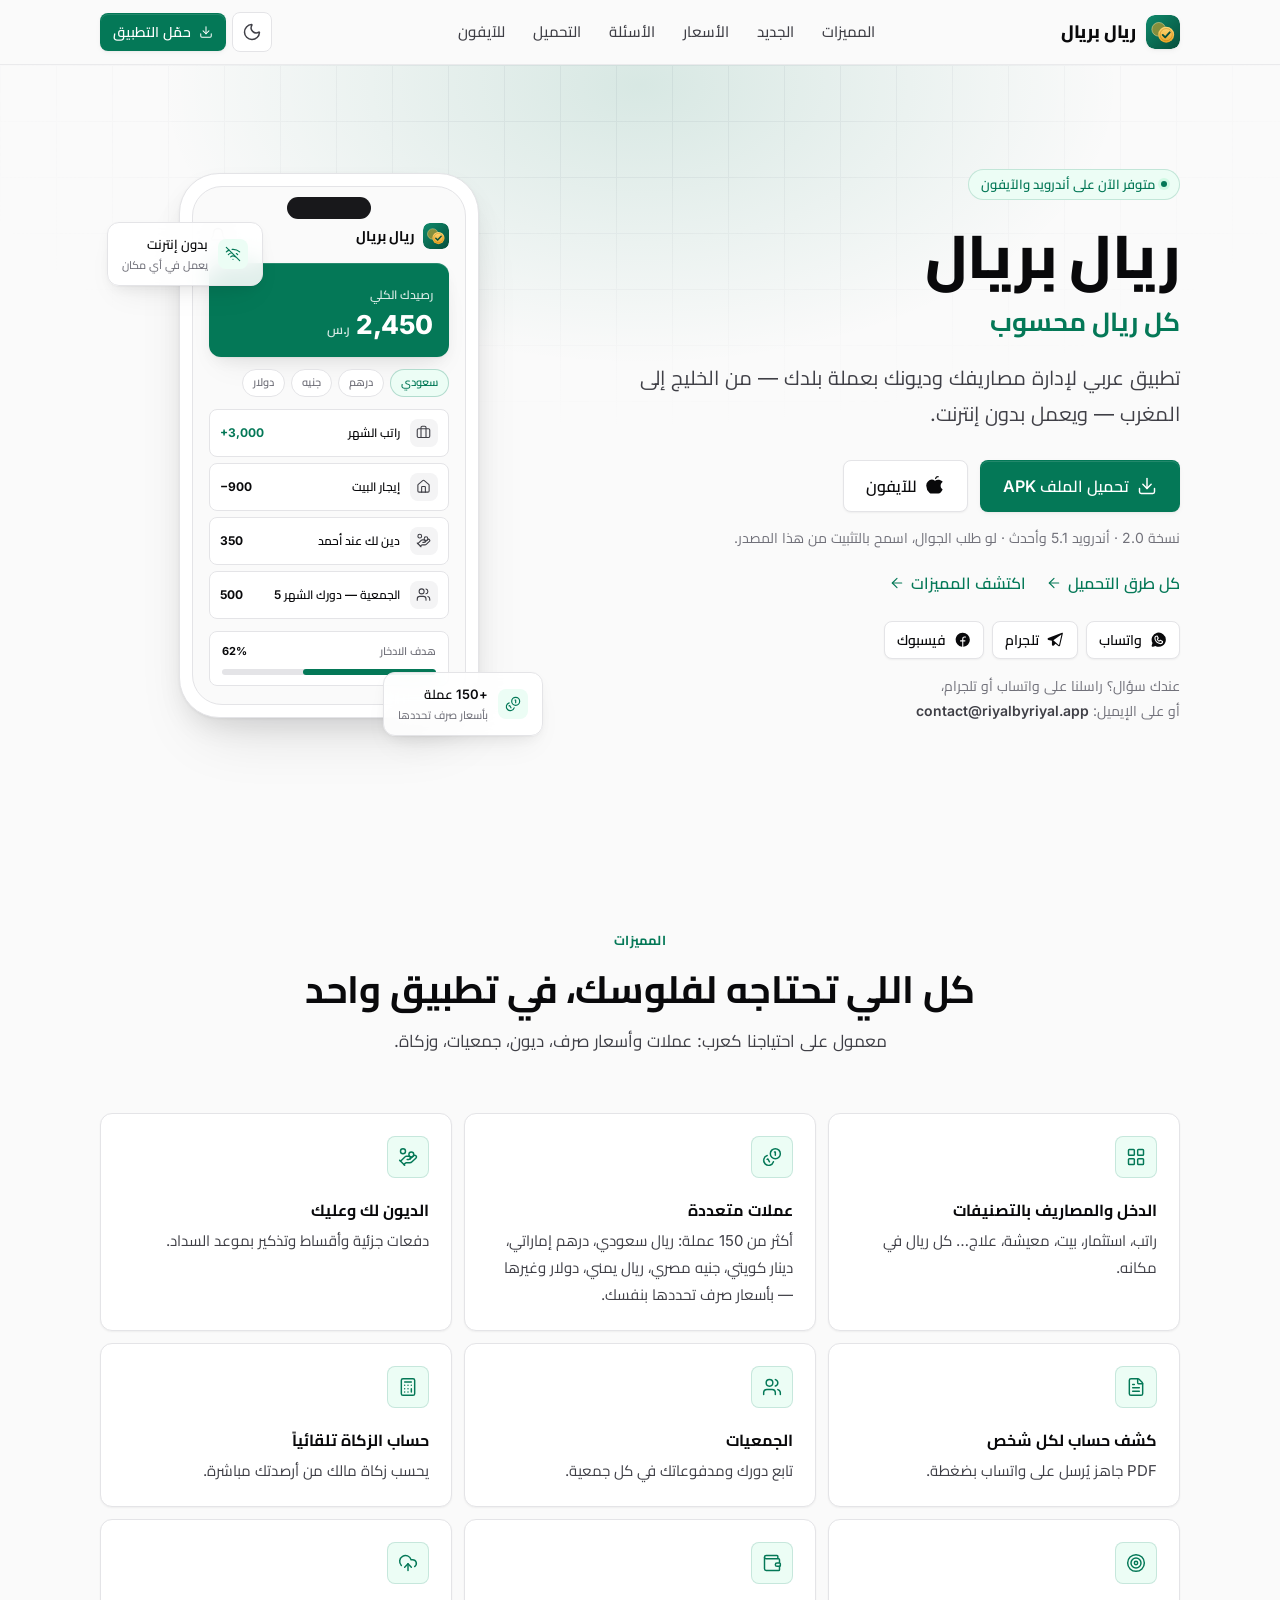
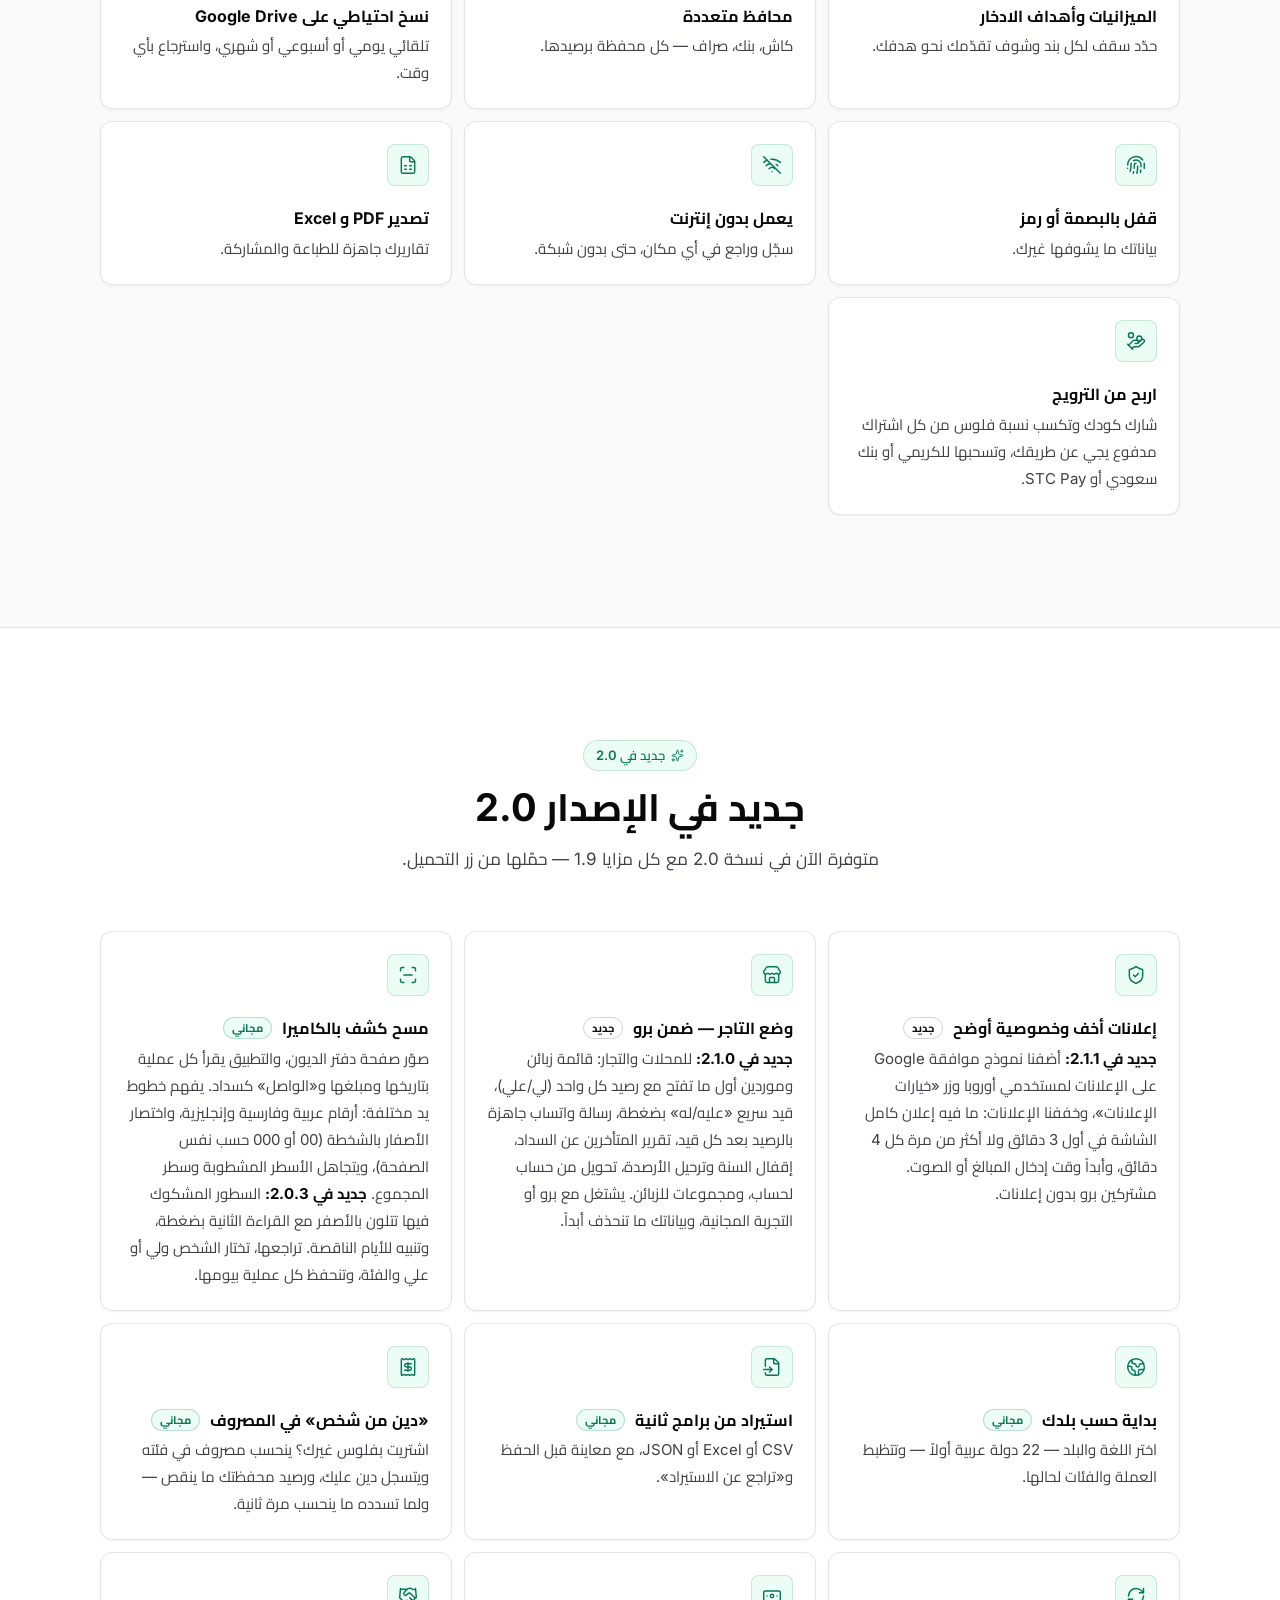
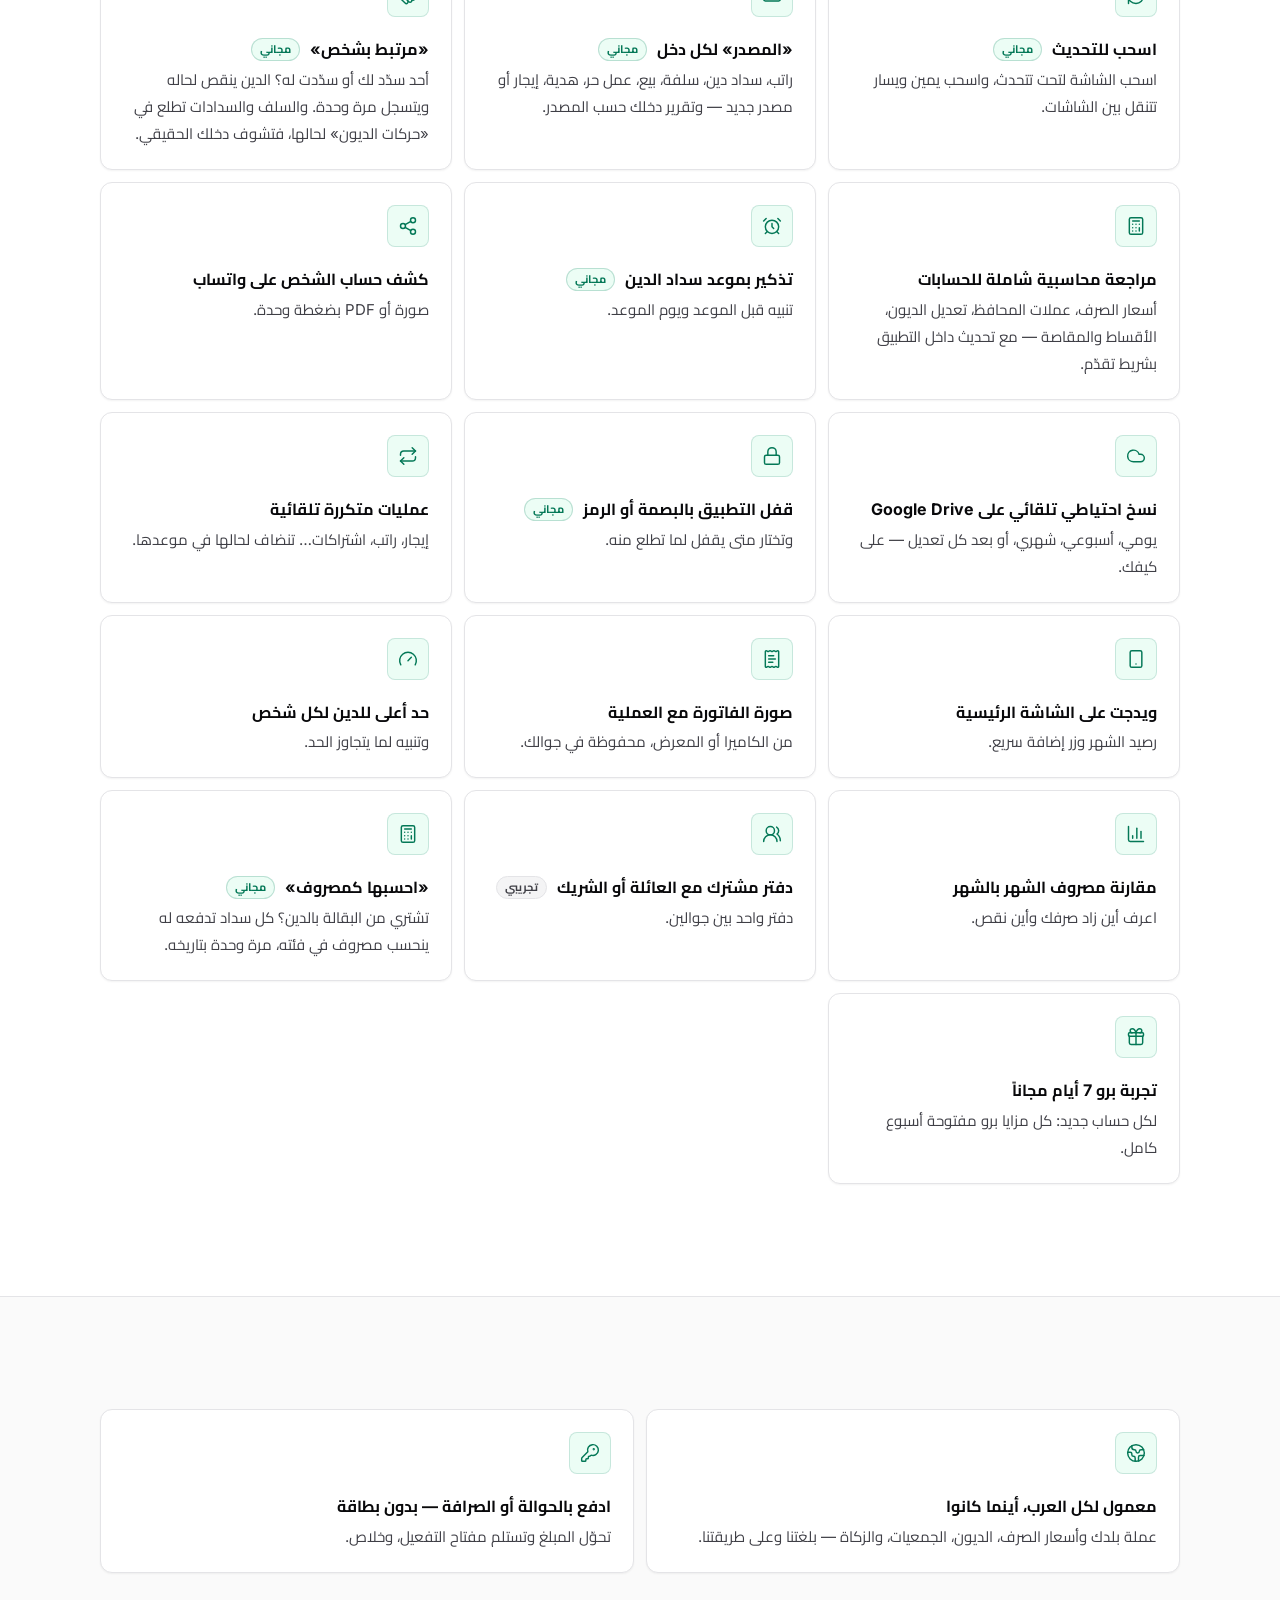
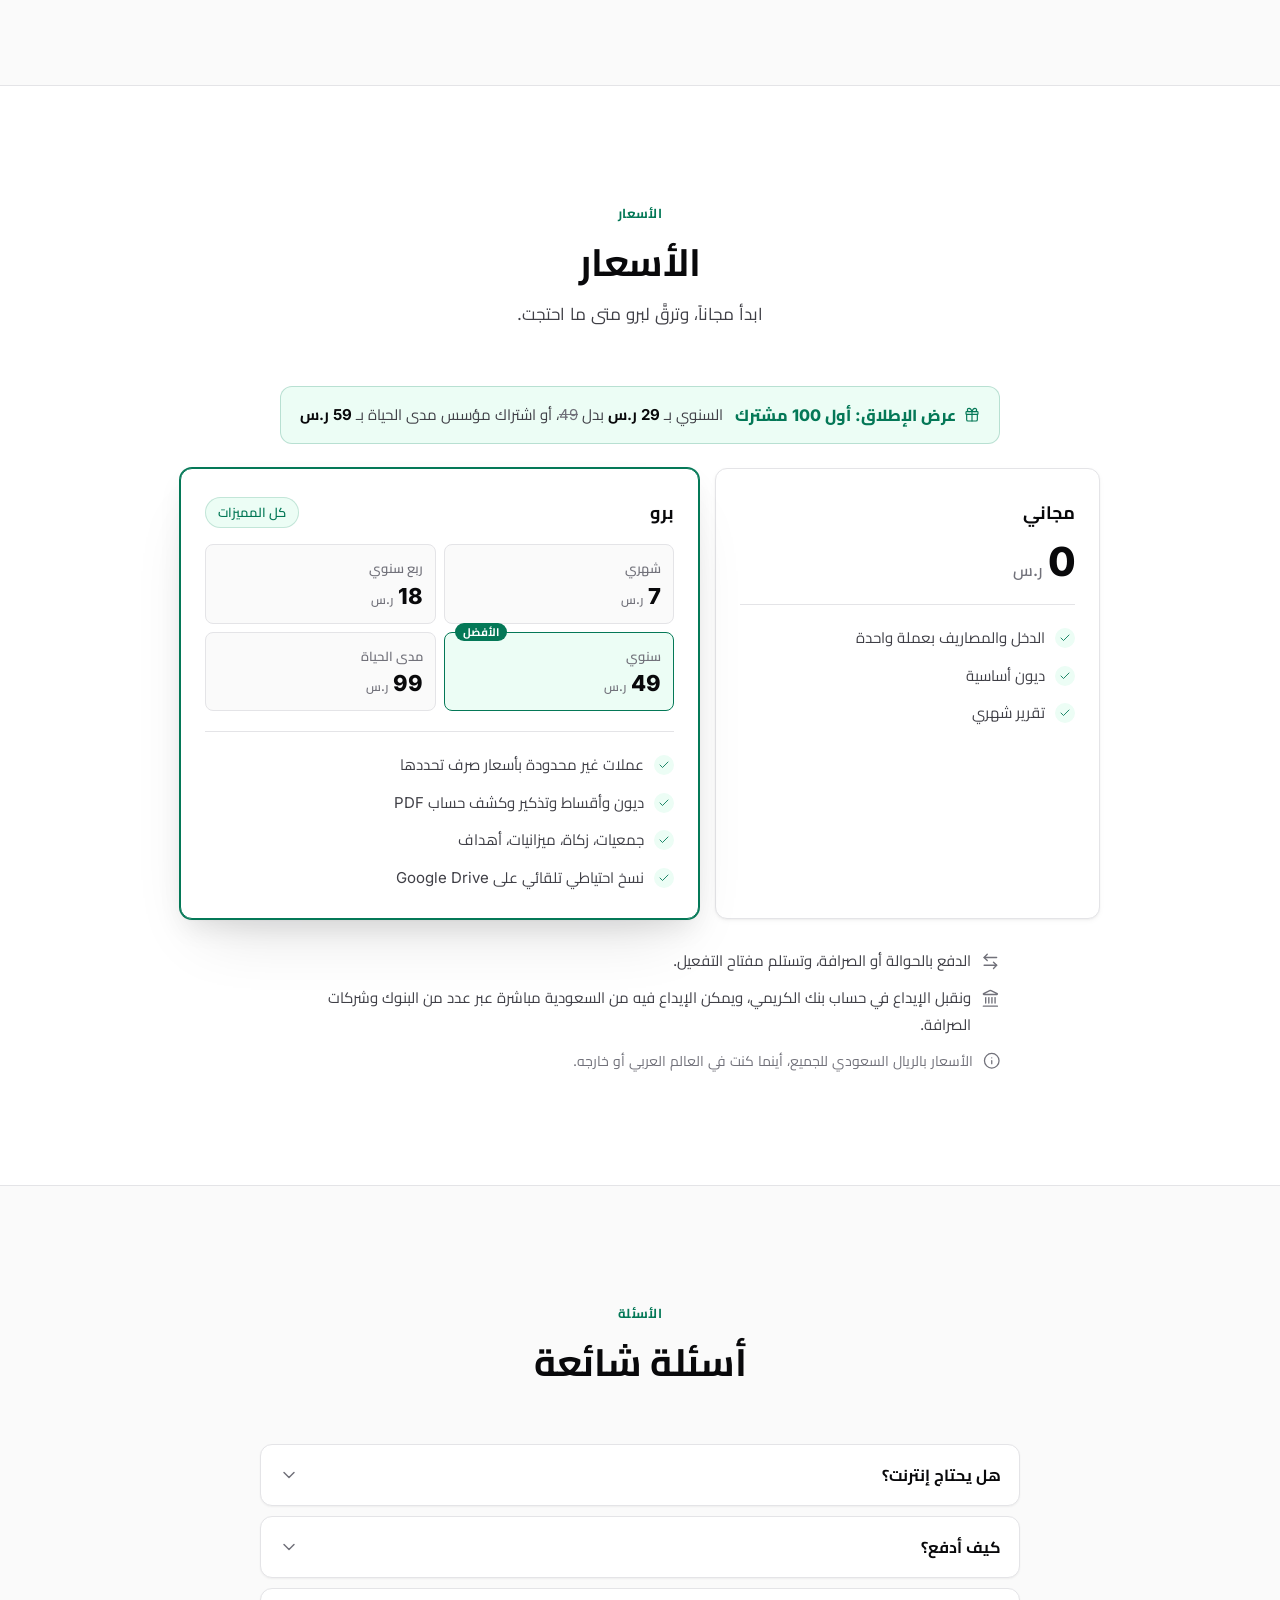
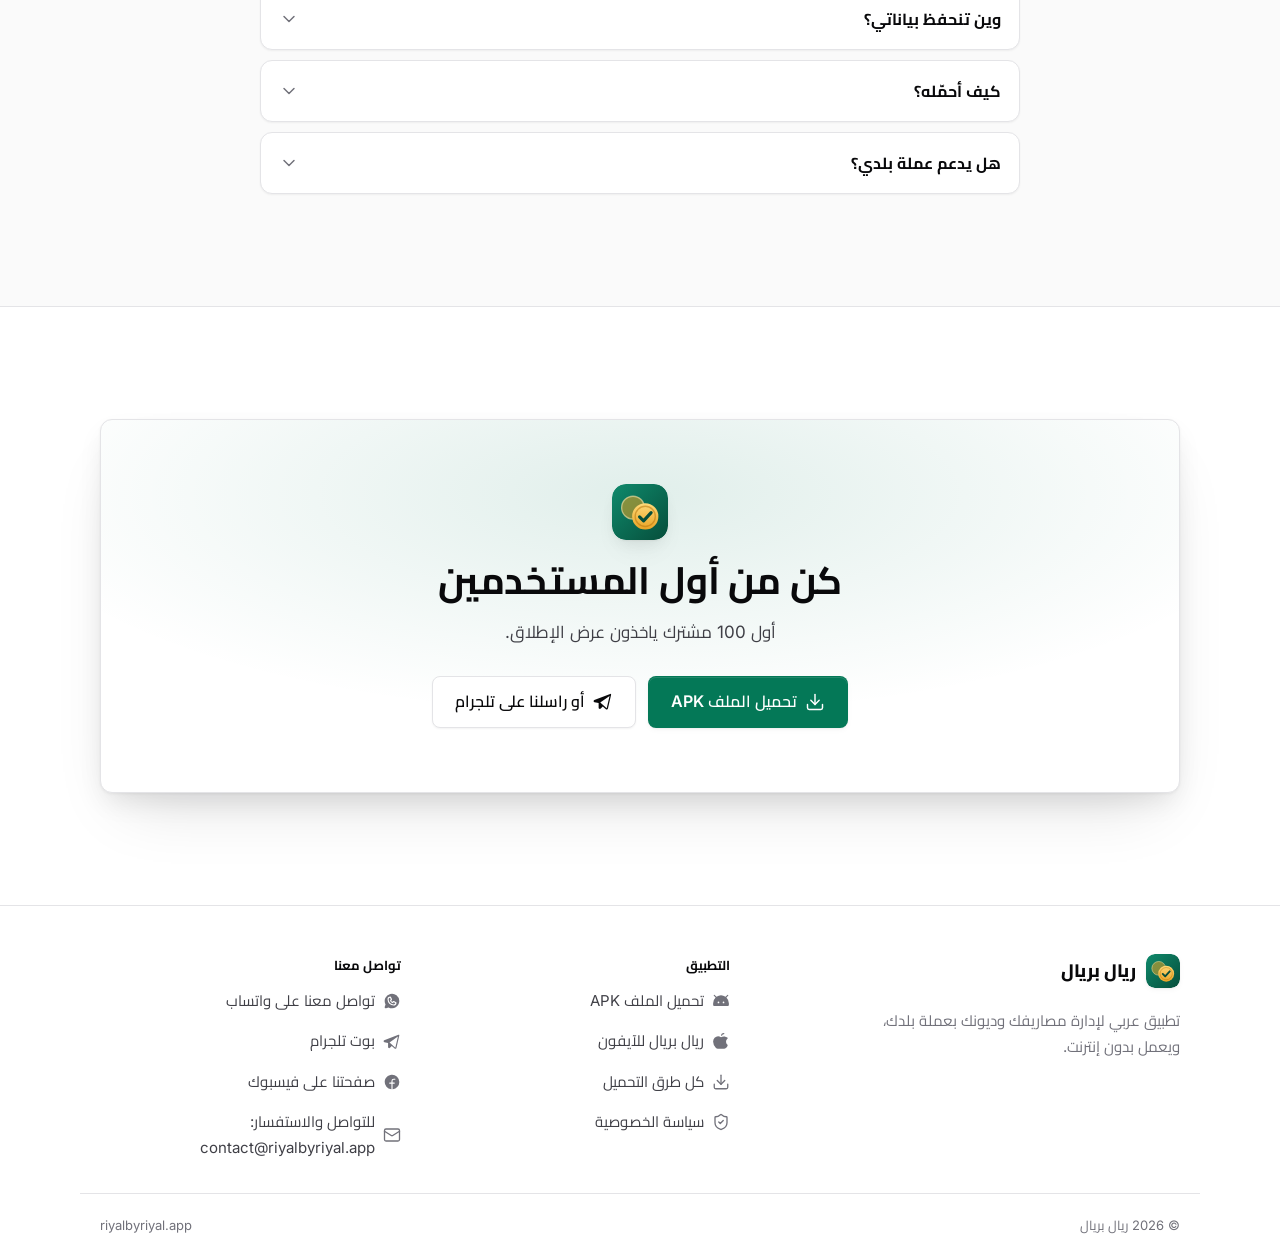
==== commit 798f44d8: "Features: add «اربح من الترويج» (app 2.3.0)" ====
--- a/index.html
+++ b/index.html
@@ -39,7 +39,7 @@
     <nav class="nav" aria-label="القائمة الرئيسية"><a href="#features">المميزات</a><a href="#new">الجديد</a><a href="#pricing">الأسعار</a><a href="#faq">الأسئلة</a><a href="/download">التحميل</a><a href="/iphone">للآيفون</a></nav>
     <div class="header-actions">
       <button class="icon-btn theme-toggle" type="button" aria-label="التبديل إلى الوضع الليلي" aria-pressed="false"><svg class="ic i-moon" viewBox="0 0 24 24" fill="none" stroke="currentColor" stroke-width="1.75" stroke-linecap="round" stroke-linejoin="round" aria-hidden="true"><path d="M20.985 12.486a9 9 0 1 1-9.473-9.472c.405-.022.617.46.402.803a6 6 0 0 0 8.268 8.268c.344-.215.825-.004.803.401"/></svg><svg class="ic i-sun" viewBox="0 0 24 24" fill="none" stroke="currentColor" stroke-width="1.75" stroke-linecap="round" stroke-linejoin="round" aria-hidden="true"><circle cx="12" cy="12" r="4"/> <path d="M12 2v2"/> <path d="M12 20v2"/> <path d="m4.93 4.93 1.41 1.41"/> <path d="m17.66 17.66 1.41 1.41"/> <path d="M2 12h2"/> <path d="M20 12h2"/> <path d="m6.34 17.66-1.41 1.41"/> <path d="m19.07 4.93-1.41 1.41"/></svg></button>
-      <a class="btn btn-primary btn-sm" href="https://github.com/ayuob77/riyalbyriyal-app/releases/download/v2.1.1/riyalbyriyal-v2.1.1.apk" download><svg class="ic-sm" viewBox="0 0 24 24" fill="none" stroke="currentColor" stroke-width="1.75" stroke-linecap="round" stroke-linejoin="round" aria-hidden="true"><path d="M12 15V3"/> <path d="M21 15v4a2 2 0 0 1-2 2H5a2 2 0 0 1-2-2v-4"/> <path d="m7 10 5 5 5-5"/></svg><span>حمّل التطبيق</span></a>
+      <a class="btn btn-primary btn-sm" href="https://github.com/ayuob77/riyalbyriyal-app/releases/latest/download/riyalbyriyal.apk" download><svg class="ic-sm" viewBox="0 0 24 24" fill="none" stroke="currentColor" stroke-width="1.75" stroke-linecap="round" stroke-linejoin="round" aria-hidden="true"><path d="M12 15V3"/> <path d="M21 15v4a2 2 0 0 1-2 2H5a2 2 0 0 1-2-2v-4"/> <path d="m7 10 5 5 5-5"/></svg><span>حمّل التطبيق</span></a>
       <button class="icon-btn menu-toggle" type="button" aria-label="فتح القائمة" aria-expanded="false" aria-controls="mobile-menu"><svg class="ic i-list" viewBox="0 0 24 24" fill="none" stroke="currentColor" stroke-width="1.75" stroke-linecap="round" stroke-linejoin="round" aria-hidden="true"><path d="M4 5h16"/> <path d="M4 12h16"/> <path d="M4 19h16"/></svg><svg class="ic i-x" viewBox="0 0 24 24" fill="none" stroke="currentColor" stroke-width="1.75" stroke-linecap="round" stroke-linejoin="round" aria-hidden="true"><path d="M18 6 6 18"/> <path d="m6 6 12 12"/></svg></button>
     </div>
   </div>
@@ -47,7 +47,7 @@
 <div class="mobile-menu" id="mobile-menu">
   <nav aria-label="قائمة الجوال"><a class="link" href="#features"><span>المميزات</span><svg class="ic" viewBox="0 0 24 24" fill="none" stroke="currentColor" stroke-width="1.75" stroke-linecap="round" stroke-linejoin="round" aria-hidden="true"><path d="m15 18-6-6 6-6"/></svg></a><a class="link" href="#new"><span>الجديد</span><svg class="ic" viewBox="0 0 24 24" fill="none" stroke="currentColor" stroke-width="1.75" stroke-linecap="round" stroke-linejoin="round" aria-hidden="true"><path d="m15 18-6-6 6-6"/></svg></a><a class="link" href="#pricing"><span>الأسعار</span><svg class="ic" viewBox="0 0 24 24" fill="none" stroke="currentColor" stroke-width="1.75" stroke-linecap="round" stroke-linejoin="round" aria-hidden="true"><path d="m15 18-6-6 6-6"/></svg></a><a class="link" href="#faq"><span>الأسئلة</span><svg class="ic" viewBox="0 0 24 24" fill="none" stroke="currentColor" stroke-width="1.75" stroke-linecap="round" stroke-linejoin="round" aria-hidden="true"><path d="m15 18-6-6 6-6"/></svg></a><a class="link" href="/download"><span>التحميل</span><svg class="ic" viewBox="0 0 24 24" fill="none" stroke="currentColor" stroke-width="1.75" stroke-linecap="round" stroke-linejoin="round" aria-hidden="true"><path d="m15 18-6-6 6-6"/></svg></a><a class="link" href="/iphone"><span>للآيفون</span><svg class="ic" viewBox="0 0 24 24" fill="none" stroke="currentColor" stroke-width="1.75" stroke-linecap="round" stroke-linejoin="round" aria-hidden="true"><path d="m15 18-6-6 6-6"/></svg></a></nav>
   <div class="actions">
-    <a class="btn btn-primary btn-lg btn-block" href="https://github.com/ayuob77/riyalbyriyal-app/releases/download/v2.1.1/riyalbyriyal-v2.1.1.apk" download><svg class="ic" viewBox="0 0 24 24" fill="none" stroke="currentColor" stroke-width="1.75" stroke-linecap="round" stroke-linejoin="round" aria-hidden="true"><path d="M12 15V3"/> <path d="M21 15v4a2 2 0 0 1-2 2H5a2 2 0 0 1-2-2v-4"/> <path d="m7 10 5 5 5-5"/></svg>تحميل الملف APK</a>
+    <a class="btn btn-primary btn-lg btn-block" href="https://github.com/ayuob77/riyalbyriyal-app/releases/latest/download/riyalbyriyal.apk" download><svg class="ic" viewBox="0 0 24 24" fill="none" stroke="currentColor" stroke-width="1.75" stroke-linecap="round" stroke-linejoin="round" aria-hidden="true"><path d="M12 15V3"/> <path d="M21 15v4a2 2 0 0 1-2 2H5a2 2 0 0 1-2-2v-4"/> <path d="m7 10 5 5 5-5"/></svg>تحميل الملف APK</a>
     <a class="btn btn-secondary btn-lg btn-block" href="/iphone"><svg class="ic" viewBox="0 0 256 256" fill="currentColor" aria-hidden="true"><path d="M128.23,30A40,40,0,0,1,167,0h1a8,8,0,0,1,0,16h-1a24,24,0,0,0-23.24,18,8,8,0,1,1-15.5-4ZM223.3,169.59a8.07,8.07,0,0,0-2.8-3.4C203.53,154.53,200,134.64,200,120c0-17.67,13.47-33.06,21.5-40.67a8,8,0,0,0,0-11.62C208.82,55.74,187.82,48,168,48a72.23,72.23,0,0,0-40,12.13,71.56,71.56,0,0,0-90.71,9.09A74.63,74.63,0,0,0,16,123.4a127,127,0,0,0,40.14,89.73A39.8,39.8,0,0,0,83.59,224h87.68a39.84,39.84,0,0,0,29.12-12.57,125,125,0,0,0,17.82-24.6C225.23,174,224.33,172,223.3,169.59Z"/></svg>للآيفون</a>
   </div>
 </div>
@@ -61,7 +61,7 @@
       <p class="tagline">كل ريال محسوب</p>
       <p class="lead">تطبيق عربي لإدارة مصاريفك وديونك بعملة بلدك — من الخليج إلى المغرب — ويعمل بدون إنترنت.</p>
       <div class="hero-cta">
-        <a class="btn btn-primary btn-lg btn-apk" href="https://github.com/ayuob77/riyalbyriyal-app/releases/download/v2.1.1/riyalbyriyal-v2.1.1.apk" download><svg class="ic" viewBox="0 0 24 24" fill="none" stroke="currentColor" stroke-width="1.75" stroke-linecap="round" stroke-linejoin="round" aria-hidden="true"><path d="M12 15V3"/> <path d="M21 15v4a2 2 0 0 1-2 2H5a2 2 0 0 1-2-2v-4"/> <path d="m7 10 5 5 5-5"/></svg>تحميل الملف APK</a>
+        <a class="btn btn-primary btn-lg btn-apk" href="https://github.com/ayuob77/riyalbyriyal-app/releases/latest/download/riyalbyriyal.apk" download><svg class="ic" viewBox="0 0 24 24" fill="none" stroke="currentColor" stroke-width="1.75" stroke-linecap="round" stroke-linejoin="round" aria-hidden="true"><path d="M12 15V3"/> <path d="M21 15v4a2 2 0 0 1-2 2H5a2 2 0 0 1-2-2v-4"/> <path d="m7 10 5 5 5-5"/></svg>تحميل الملف APK</a>
         <a class="btn btn-secondary btn-lg" href="/iphone"><svg class="ic" viewBox="0 0 256 256" fill="currentColor" aria-hidden="true"><path d="M128.23,30A40,40,0,0,1,167,0h1a8,8,0,0,1,0,16h-1a24,24,0,0,0-23.24,18,8,8,0,1,1-15.5-4ZM223.3,169.59a8.07,8.07,0,0,0-2.8-3.4C203.53,154.53,200,134.64,200,120c0-17.67,13.47-33.06,21.5-40.67a8,8,0,0,0,0-11.62C208.82,55.74,187.82,48,168,48a72.23,72.23,0,0,0-40,12.13,71.56,71.56,0,0,0-90.71,9.09A74.63,74.63,0,0,0,16,123.4a127,127,0,0,0,40.14,89.73A39.8,39.8,0,0,0,83.59,224h87.68a39.84,39.84,0,0,0,29.12-12.57,125,125,0,0,0,17.82-24.6C225.23,174,224.33,172,223.3,169.59Z"/></svg>للآيفون</a>
       </div>
       <p class="hero-meta dl-note">نسخة 2.0 · أندرويد 5.1 وأحدث · لو طلب الجوال، اسمح بالتثبيت من هذا المصدر.</p>
@@ -114,6 +114,7 @@
 <li class="feature"><span class="tile"><svg class="ic" viewBox="0 0 24 24" fill="none" stroke="currentColor" stroke-width="1.75" stroke-linecap="round" stroke-linejoin="round" aria-hidden="true"><path d="M12 10a2 2 0 0 0-2 2c0 1.02-.1 2.51-.26 4"/> <path d="M14 13.12c0 2.38 0 6.38-1 8.88"/> <path d="M17.29 21.02c.12-.6.43-2.3.5-3.02"/> <path d="M2 12a10 10 0 0 1 18-6"/> <path d="M2 16h.01"/> <path d="M21.8 16c.2-2 .131-5.354 0-6"/> <path d="M5 19.5C5.5 18 6 15 6 12a6 6 0 0 1 .34-2"/> <path d="M8.65 22c.21-.66.45-1.32.57-2"/> <path d="M9 6.8a6 6 0 0 1 9 5.2v2"/></svg></span><div><h3>قفل بالبصمة أو رمز</h3><p>بياناتك ما يشوفها غيرك.</p></div></li>
 <li class="feature"><span class="tile"><svg class="ic" viewBox="0 0 24 24" fill="none" stroke="currentColor" stroke-width="1.75" stroke-linecap="round" stroke-linejoin="round" aria-hidden="true"><path d="M12 20h.01"/> <path d="M8.5 16.429a5 5 0 0 1 7 0"/> <path d="M5 12.859a10 10 0 0 1 5.17-2.69"/> <path d="M19 12.859a10 10 0 0 0-2.007-1.523"/> <path d="M2 8.82a15 15 0 0 1 4.177-2.643"/> <path d="M22 8.82a15 15 0 0 0-11.288-3.764"/> <path d="m2 2 20 20"/></svg></span><div><h3>يعمل بدون إنترنت</h3><p>سجّل وراجع في أي مكان، حتى بدون شبكة.</p></div></li>
 <li class="feature"><span class="tile"><svg class="ic" viewBox="0 0 24 24" fill="none" stroke="currentColor" stroke-width="1.75" stroke-linecap="round" stroke-linejoin="round" aria-hidden="true"><path d="M6 22a2 2 0 0 1-2-2V4a2 2 0 0 1 2-2h8a2.4 2.4 0 0 1 1.704.706l3.588 3.588A2.4 2.4 0 0 1 20 8v12a2 2 0 0 1-2 2z"/> <path d="M14 2v5a1 1 0 0 0 1 1h5"/> <path d="M8 13h2"/> <path d="M14 13h2"/> <path d="M8 17h2"/> <path d="M14 17h2"/></svg></span><div><h3>تصدير PDF و Excel</h3><p>تقاريرك جاهزة للطباعة والمشاركة.</p></div></li>
+<li class="feature"><span class="tile"><svg class="ic" viewBox="0 0 24 24" fill="none" stroke="currentColor" stroke-width="1.75" stroke-linecap="round" stroke-linejoin="round" aria-hidden="true"><path d="M11 15h2a2 2 0 1 0 0-4h-3c-.6 0-1.1.2-1.4.6L3 17"/> <path d="m7 21 1.6-1.4c.3-.4.8-.6 1.4-.6h4c1.1 0 2.1-.4 2.8-1.2l4.6-4.4a2 2 0 0 0-2.75-2.91l-4.2 3.9"/> <path d="m2 16 6 6"/> <circle cx="16" cy="9" r="2.9"/> <circle cx="6" cy="5" r="3"/></svg></span><div><h3>اربح من الترويج</h3><p>شارك كودك وتكسب نسبة فلوس من كل اشتراك مدفوع يجي عن طريقك، وتسحبها للكريمي أو بنك سعودي أو STC Pay.</p></div></li>
     </ul>
   </div>
 </section>
@@ -230,7 +231,7 @@
       <h2 class="h2">كن من أول المستخدمين</h2>
       <p class="lead">أول 100 مشترك ياخذون عرض الإطلاق.</p>
       <div class="cta-actions">
-        <a class="btn btn-primary btn-lg" href="https://github.com/ayuob77/riyalbyriyal-app/releases/download/v2.1.1/riyalbyriyal-v2.1.1.apk" download><svg class="ic" viewBox="0 0 24 24" fill="none" stroke="currentColor" stroke-width="1.75" stroke-linecap="round" stroke-linejoin="round" aria-hidden="true"><path d="M12 15V3"/> <path d="M21 15v4a2 2 0 0 1-2 2H5a2 2 0 0 1-2-2v-4"/> <path d="m7 10 5 5 5-5"/></svg>تحميل الملف APK</a>
+        <a class="btn btn-primary btn-lg" href="https://github.com/ayuob77/riyalbyriyal-app/releases/latest/download/riyalbyriyal.apk" download><svg class="ic" viewBox="0 0 24 24" fill="none" stroke="currentColor" stroke-width="1.75" stroke-linecap="round" stroke-linejoin="round" aria-hidden="true"><path d="M12 15V3"/> <path d="M21 15v4a2 2 0 0 1-2 2H5a2 2 0 0 1-2-2v-4"/> <path d="m7 10 5 5 5-5"/></svg>تحميل الملف APK</a>
         <a class="btn btn-secondary btn-lg" href="https://t.me/riyalbyriyal_bot" target="_blank" rel="noopener"><svg class="ic" viewBox="0 0 256 256" fill="currentColor" aria-hidden="true"><path d="M228.88,26.19a9,9,0,0,0-9.16-1.57L17.06,103.93a14.22,14.22,0,0,0,2.43,27.21L72,141.45V200a15.92,15.92,0,0,0,10,14.83,15.91,15.91,0,0,0,17.51-3.73l25.32-26.26L165,220a15.88,15.88,0,0,0,10.51,4,16.3,16.3,0,0,0,5-.79,15.85,15.85,0,0,0,10.67-11.63L231.77,35A9,9,0,0,0,228.88,26.19ZM175.53,208,92.85,135.5l119-85.29Z"/></svg>أو راسلنا على تلجرام</a>
       </div>
     </div>
@@ -247,7 +248,7 @@
     <div class="footer-col">
       <h4>التطبيق</h4>
       <ul>
-        <li><a href="https://github.com/ayuob77/riyalbyriyal-app/releases/download/v2.1.1/riyalbyriyal-v2.1.1.apk" download><svg class="ic" viewBox="0 0 256 256" fill="currentColor" aria-hidden="true"><path d="M207.06,80.67c-.74-.74-1.49-1.46-2.24-2.17l24.84-24.84a8,8,0,0,0-11.32-11.32l-26,26a111.43,111.43,0,0,0-128.55.19L37.66,42.34A8,8,0,0,0,26.34,53.66L51.4,78.72A113.38,113.38,0,0,0,16,161.13V184a16,16,0,0,0,16,16H224a16,16,0,0,0,16-16V160A111.25,111.25,0,0,0,207.06,80.67ZM92,160a12,12,0,1,1,12-12A12,12,0,0,1,92,160Zm72,0a12,12,0,1,1,12-12A12,12,0,0,1,164,160Z"/></svg><span>تحميل الملف APK</span></a></li>
+        <li><a href="https://github.com/ayuob77/riyalbyriyal-app/releases/latest/download/riyalbyriyal.apk" download><svg class="ic" viewBox="0 0 256 256" fill="currentColor" aria-hidden="true"><path d="M207.06,80.67c-.74-.74-1.49-1.46-2.24-2.17l24.84-24.84a8,8,0,0,0-11.32-11.32l-26,26a111.43,111.43,0,0,0-128.55.19L37.66,42.34A8,8,0,0,0,26.34,53.66L51.4,78.72A113.38,113.38,0,0,0,16,161.13V184a16,16,0,0,0,16,16H224a16,16,0,0,0,16-16V160A111.25,111.25,0,0,0,207.06,80.67ZM92,160a12,12,0,1,1,12-12A12,12,0,0,1,92,160Zm72,0a12,12,0,1,1,12-12A12,12,0,0,1,164,160Z"/></svg><span>تحميل الملف APK</span></a></li>
         <li><a class="ios-foot" href="/iphone"><svg class="ic" viewBox="0 0 256 256" fill="currentColor" aria-hidden="true"><path d="M128.23,30A40,40,0,0,1,167,0h1a8,8,0,0,1,0,16h-1a24,24,0,0,0-23.24,18,8,8,0,1,1-15.5-4ZM223.3,169.59a8.07,8.07,0,0,0-2.8-3.4C203.53,154.53,200,134.64,200,120c0-17.67,13.47-33.06,21.5-40.67a8,8,0,0,0,0-11.62C208.82,55.74,187.82,48,168,48a72.23,72.23,0,0,0-40,12.13,71.56,71.56,0,0,0-90.71,9.09A74.63,74.63,0,0,0,16,123.4a127,127,0,0,0,40.14,89.73A39.8,39.8,0,0,0,83.59,224h87.68a39.84,39.84,0,0,0,29.12-12.57,125,125,0,0,0,17.82-24.6C225.23,174,224.33,172,223.3,169.59Z"/></svg><span>ريال بريال للآيفون</span></a></li>
         <li><a href="/download"><svg class="ic" viewBox="0 0 24 24" fill="none" stroke="currentColor" stroke-width="1.75" stroke-linecap="round" stroke-linejoin="round" aria-hidden="true"><path d="M12 15V3"/> <path d="M21 15v4a2 2 0 0 1-2 2H5a2 2 0 0 1-2-2v-4"/> <path d="m7 10 5 5 5-5"/></svg><span>كل طرق التحميل</span></a></li>
         <li><a href="/privacy/"><svg class="ic" viewBox="0 0 24 24" fill="none" stroke="currentColor" stroke-width="1.75" stroke-linecap="round" stroke-linejoin="round" aria-hidden="true"><path d="M20 13c0 5-3.5 7.5-7.66 8.95a1 1 0 0 1-.67-.01C7.5 20.5 4 18 4 13V6a1 1 0 0 1 1-1c2 0 4.5-1.2 6.24-2.72a1.17 1.17 0 0 1 1.52 0C14.51 3.81 17 5 19 5a1 1 0 0 1 1 1z"/> <path d="m9 12 2 2 4-4"/></svg><span>سياسة الخصوصية</span></a></li>
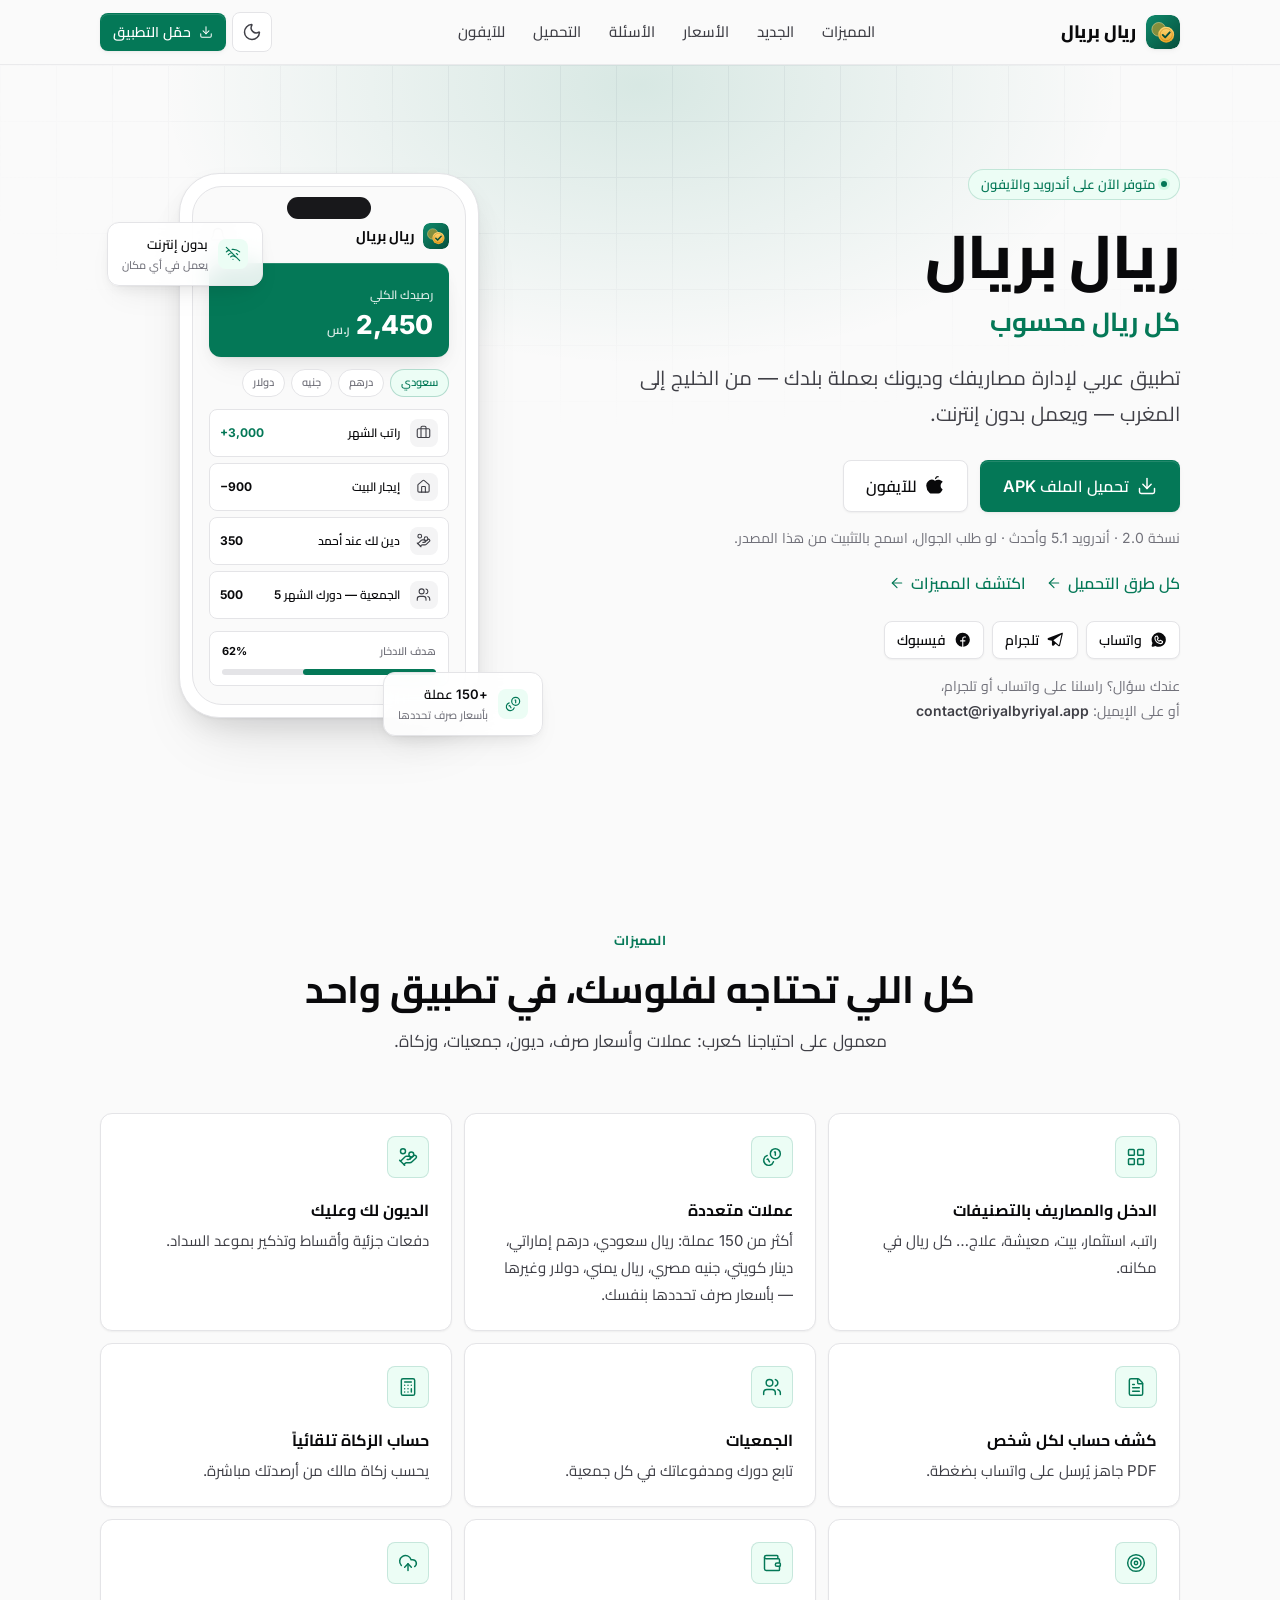
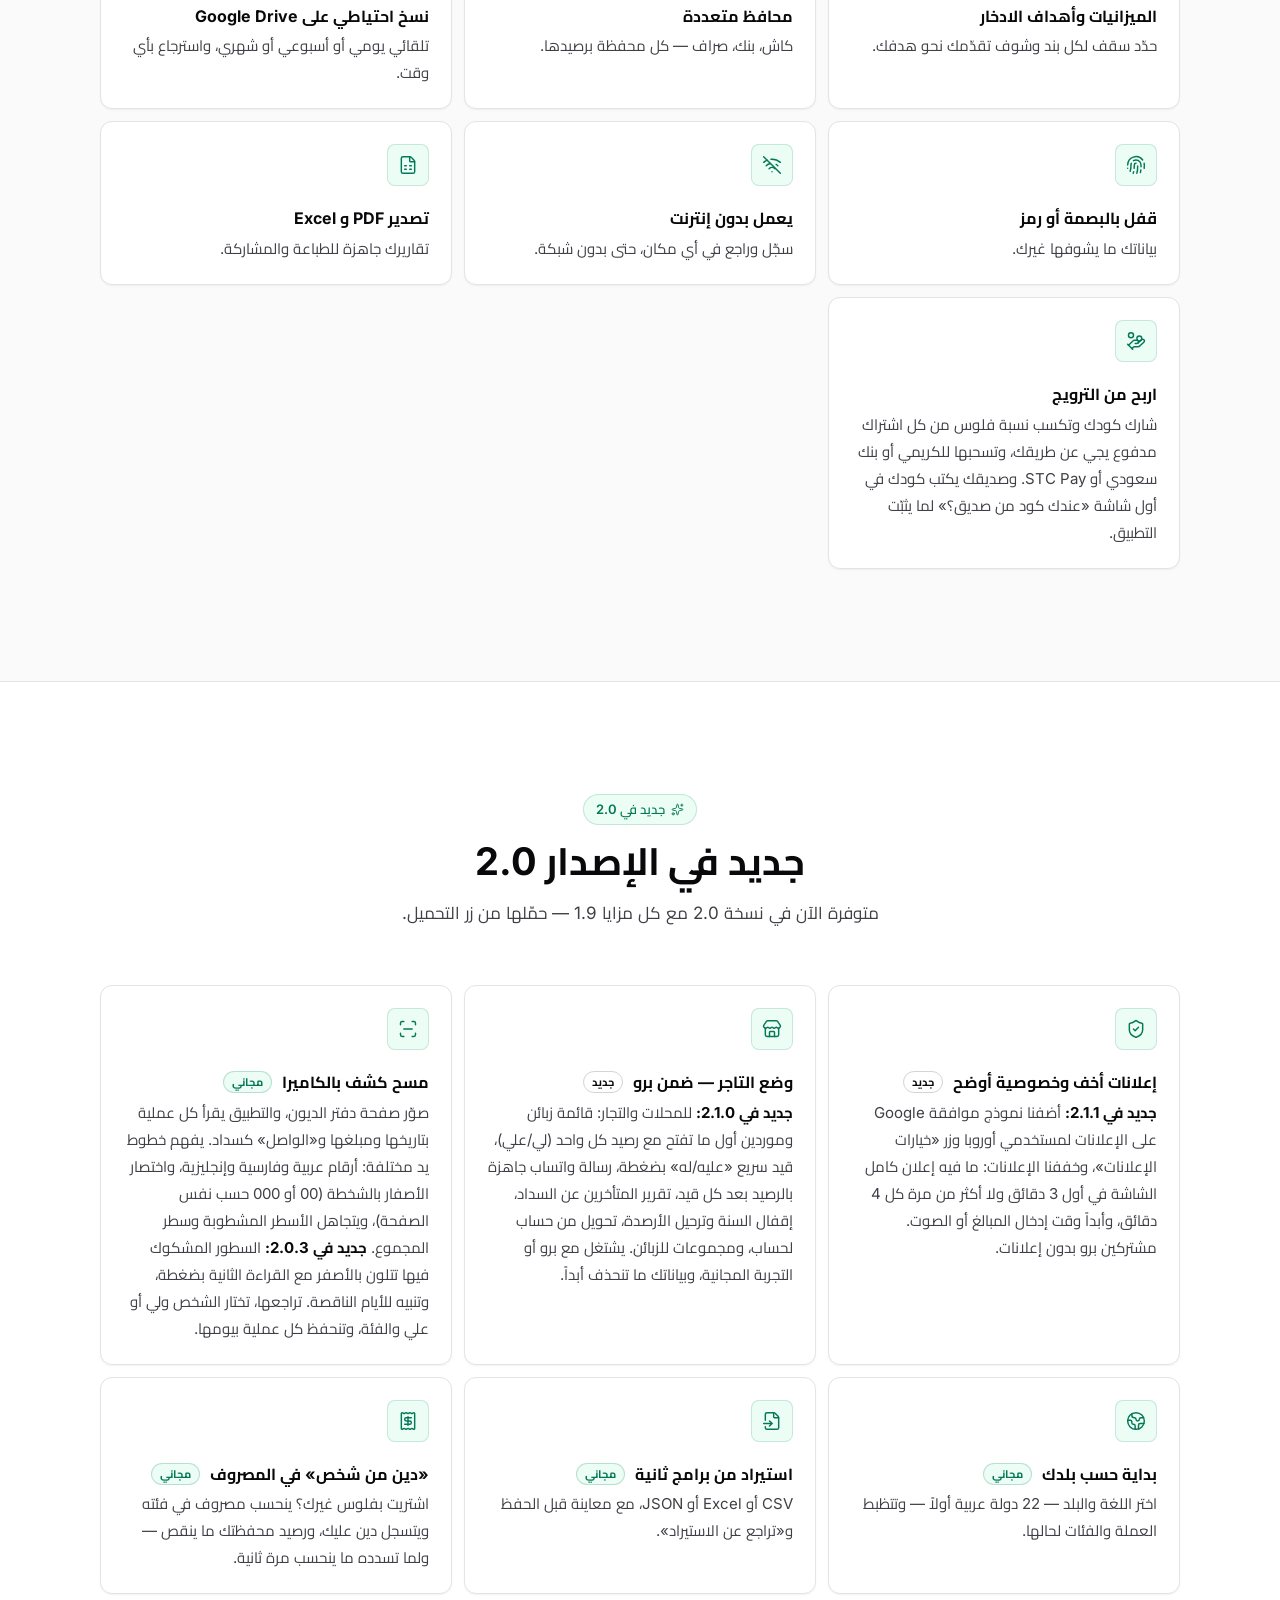
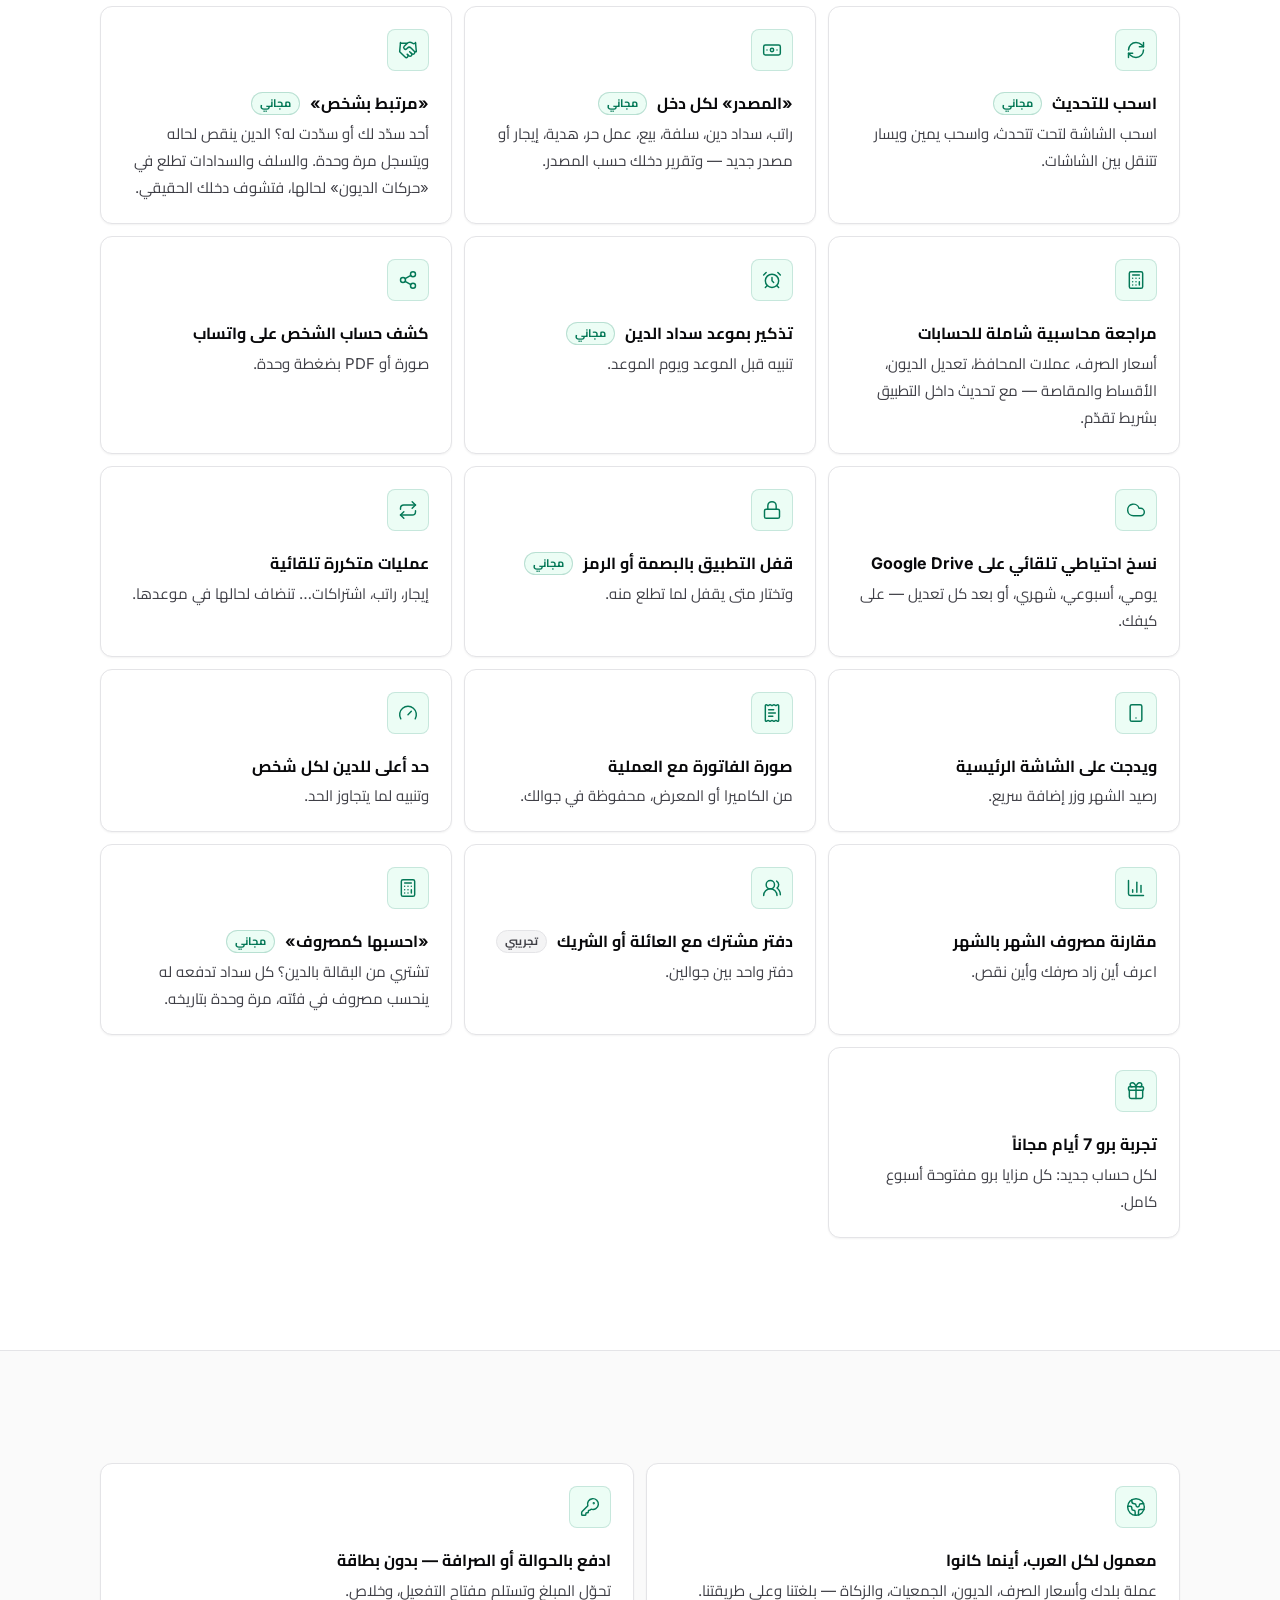
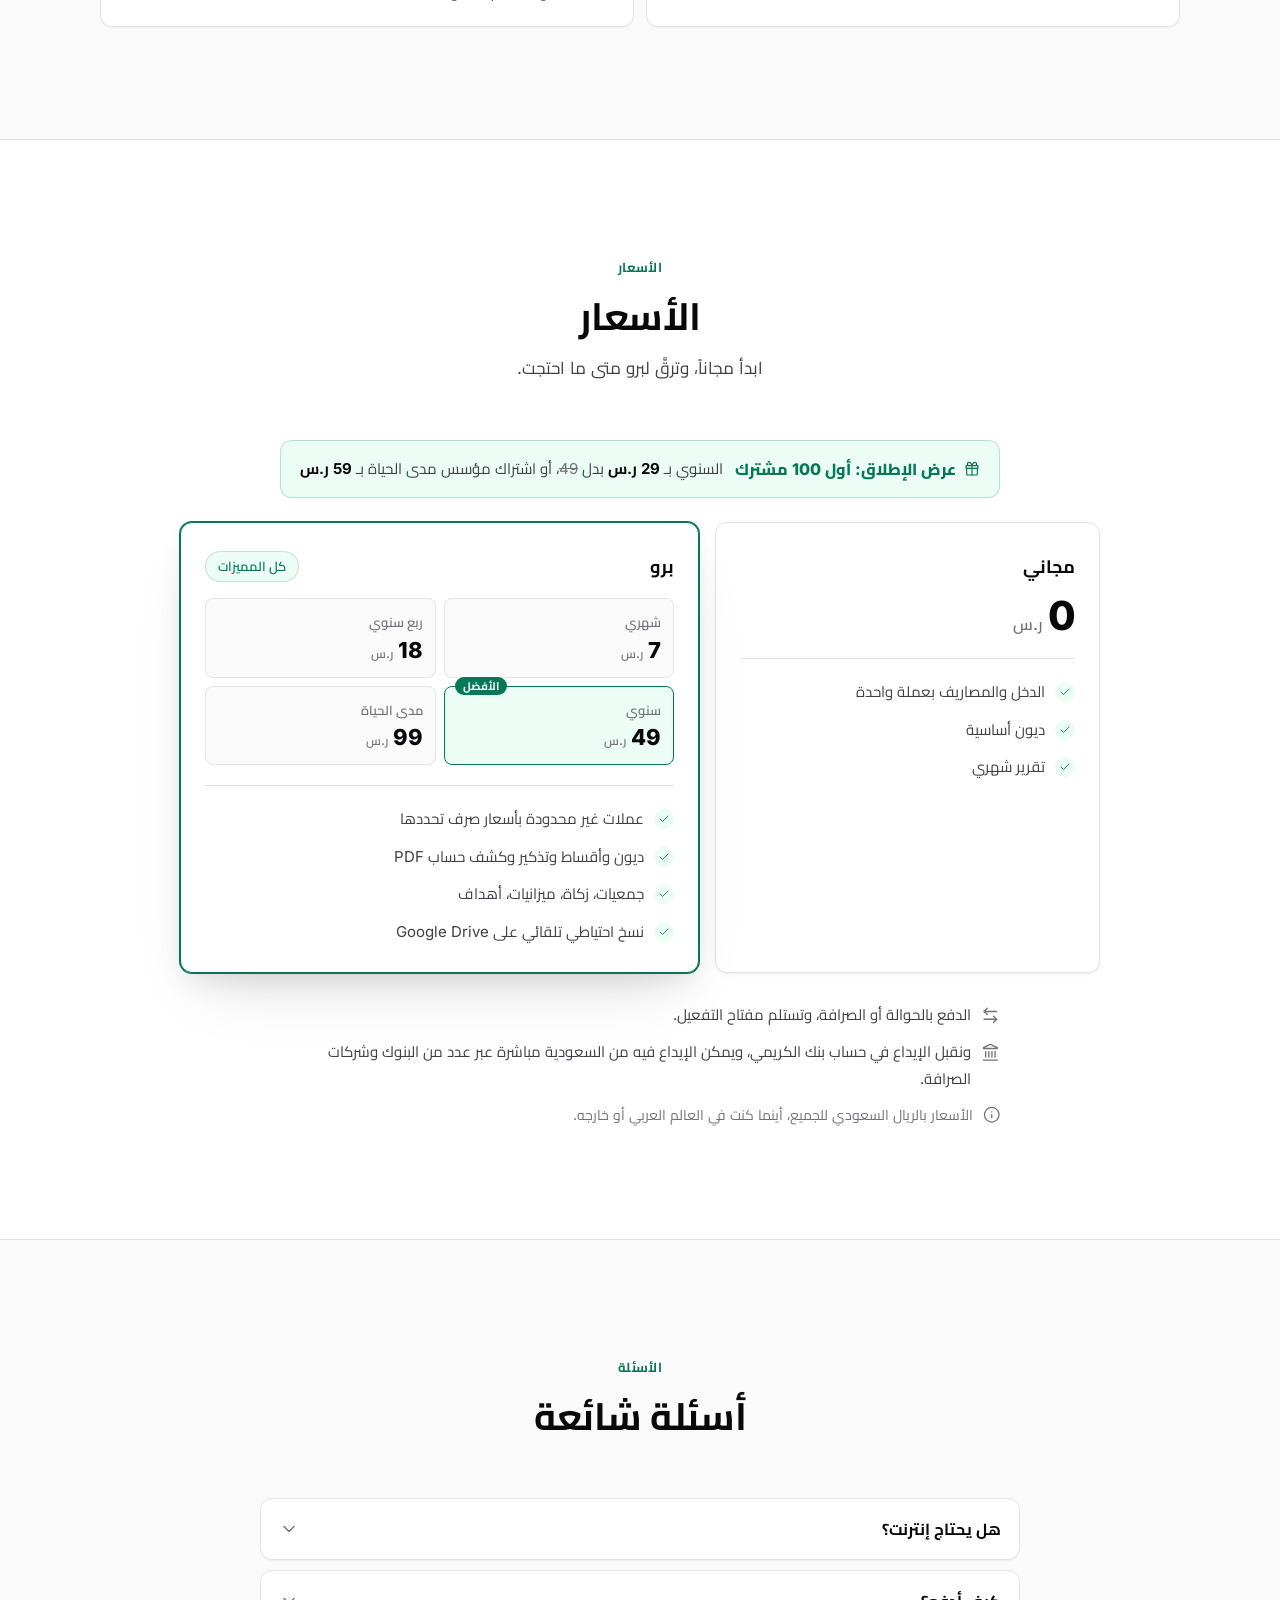
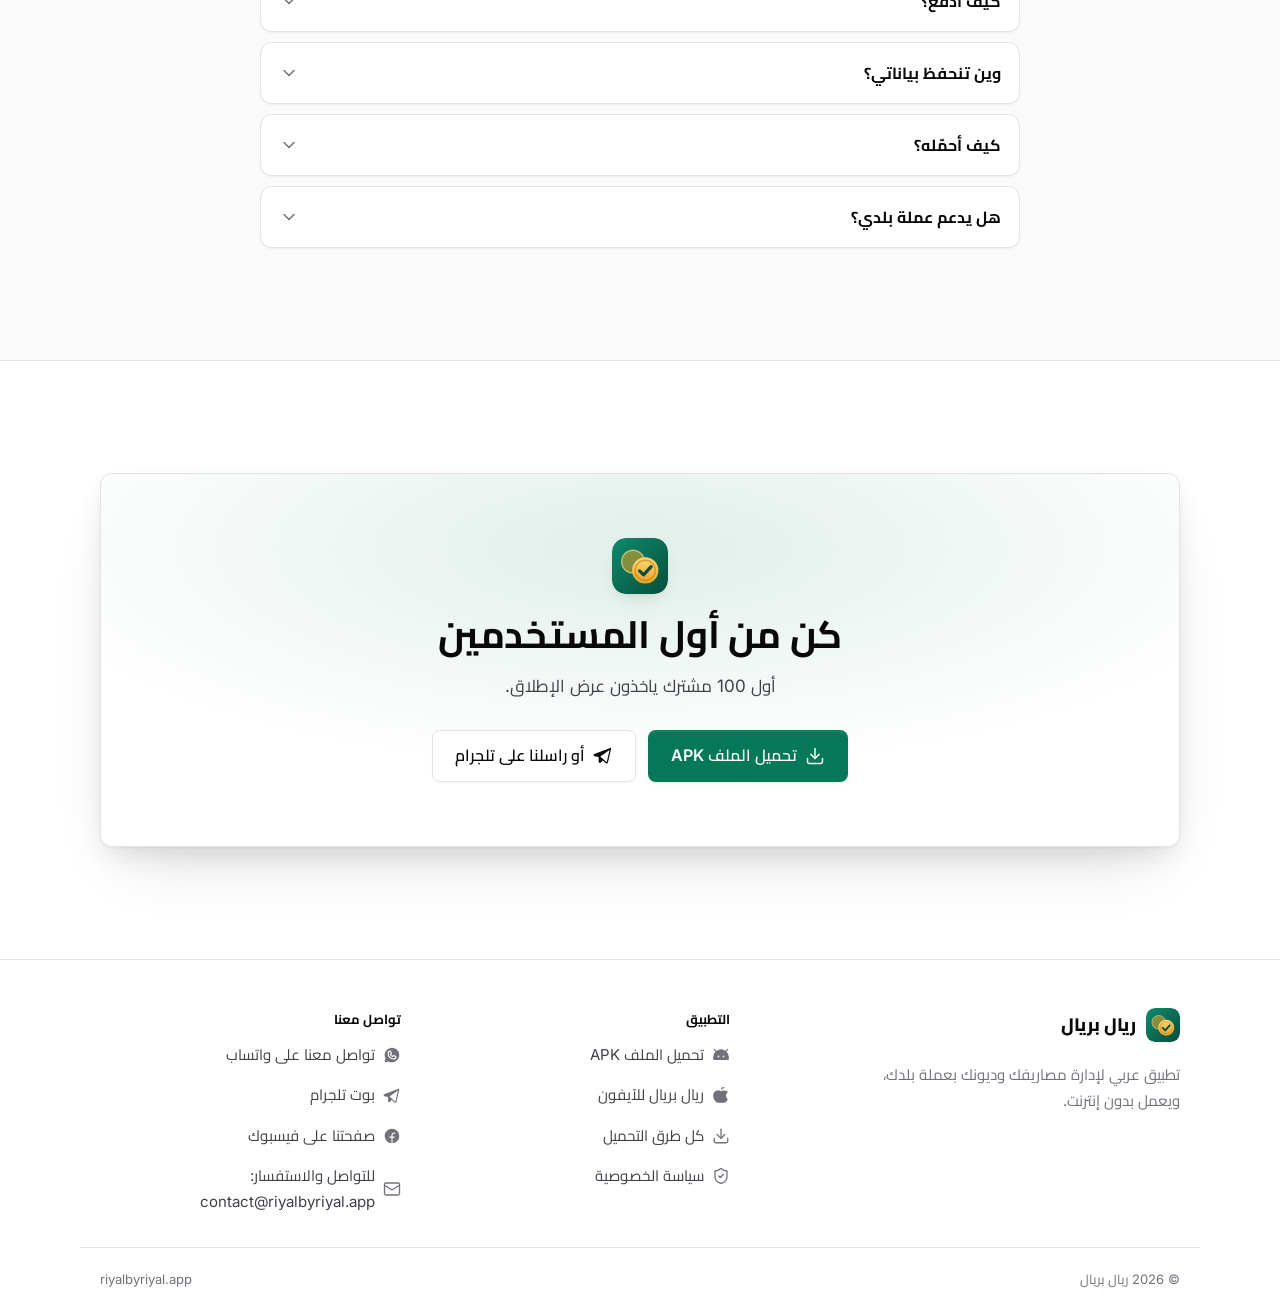
==== commit e1d6388e: "v2.3.1: friend code on the app's first screen (feature line)" ====
--- a/index.html
+++ b/index.html
@@ -114,7 +114,7 @@
 <li class="feature"><span class="tile"><svg class="ic" viewBox="0 0 24 24" fill="none" stroke="currentColor" stroke-width="1.75" stroke-linecap="round" stroke-linejoin="round" aria-hidden="true"><path d="M12 10a2 2 0 0 0-2 2c0 1.02-.1 2.51-.26 4"/> <path d="M14 13.12c0 2.38 0 6.38-1 8.88"/> <path d="M17.29 21.02c.12-.6.43-2.3.5-3.02"/> <path d="M2 12a10 10 0 0 1 18-6"/> <path d="M2 16h.01"/> <path d="M21.8 16c.2-2 .131-5.354 0-6"/> <path d="M5 19.5C5.5 18 6 15 6 12a6 6 0 0 1 .34-2"/> <path d="M8.65 22c.21-.66.45-1.32.57-2"/> <path d="M9 6.8a6 6 0 0 1 9 5.2v2"/></svg></span><div><h3>قفل بالبصمة أو رمز</h3><p>بياناتك ما يشوفها غيرك.</p></div></li>
 <li class="feature"><span class="tile"><svg class="ic" viewBox="0 0 24 24" fill="none" stroke="currentColor" stroke-width="1.75" stroke-linecap="round" stroke-linejoin="round" aria-hidden="true"><path d="M12 20h.01"/> <path d="M8.5 16.429a5 5 0 0 1 7 0"/> <path d="M5 12.859a10 10 0 0 1 5.17-2.69"/> <path d="M19 12.859a10 10 0 0 0-2.007-1.523"/> <path d="M2 8.82a15 15 0 0 1 4.177-2.643"/> <path d="M22 8.82a15 15 0 0 0-11.288-3.764"/> <path d="m2 2 20 20"/></svg></span><div><h3>يعمل بدون إنترنت</h3><p>سجّل وراجع في أي مكان، حتى بدون شبكة.</p></div></li>
 <li class="feature"><span class="tile"><svg class="ic" viewBox="0 0 24 24" fill="none" stroke="currentColor" stroke-width="1.75" stroke-linecap="round" stroke-linejoin="round" aria-hidden="true"><path d="M6 22a2 2 0 0 1-2-2V4a2 2 0 0 1 2-2h8a2.4 2.4 0 0 1 1.704.706l3.588 3.588A2.4 2.4 0 0 1 20 8v12a2 2 0 0 1-2 2z"/> <path d="M14 2v5a1 1 0 0 0 1 1h5"/> <path d="M8 13h2"/> <path d="M14 13h2"/> <path d="M8 17h2"/> <path d="M14 17h2"/></svg></span><div><h3>تصدير PDF و Excel</h3><p>تقاريرك جاهزة للطباعة والمشاركة.</p></div></li>
-<li class="feature"><span class="tile"><svg class="ic" viewBox="0 0 24 24" fill="none" stroke="currentColor" stroke-width="1.75" stroke-linecap="round" stroke-linejoin="round" aria-hidden="true"><path d="M11 15h2a2 2 0 1 0 0-4h-3c-.6 0-1.1.2-1.4.6L3 17"/> <path d="m7 21 1.6-1.4c.3-.4.8-.6 1.4-.6h4c1.1 0 2.1-.4 2.8-1.2l4.6-4.4a2 2 0 0 0-2.75-2.91l-4.2 3.9"/> <path d="m2 16 6 6"/> <circle cx="16" cy="9" r="2.9"/> <circle cx="6" cy="5" r="3"/></svg></span><div><h3>اربح من الترويج</h3><p>شارك كودك وتكسب نسبة فلوس من كل اشتراك مدفوع يجي عن طريقك، وتسحبها للكريمي أو بنك سعودي أو STC Pay.</p></div></li>
+<li class="feature"><span class="tile"><svg class="ic" viewBox="0 0 24 24" fill="none" stroke="currentColor" stroke-width="1.75" stroke-linecap="round" stroke-linejoin="round" aria-hidden="true"><path d="M11 15h2a2 2 0 1 0 0-4h-3c-.6 0-1.1.2-1.4.6L3 17"/> <path d="m7 21 1.6-1.4c.3-.4.8-.6 1.4-.6h4c1.1 0 2.1-.4 2.8-1.2l4.6-4.4a2 2 0 0 0-2.75-2.91l-4.2 3.9"/> <path d="m2 16 6 6"/> <circle cx="16" cy="9" r="2.9"/> <circle cx="6" cy="5" r="3"/></svg></span><div><h3>اربح من الترويج</h3><p>شارك كودك وتكسب نسبة فلوس من كل اشتراك مدفوع يجي عن طريقك، وتسحبها للكريمي أو بنك سعودي أو STC Pay. وصديقك يكتب كودك في أول شاشة «عندك كود من صديق؟» لما يثبّت التطبيق.</p></div></li>
     </ul>
   </div>
 </section>
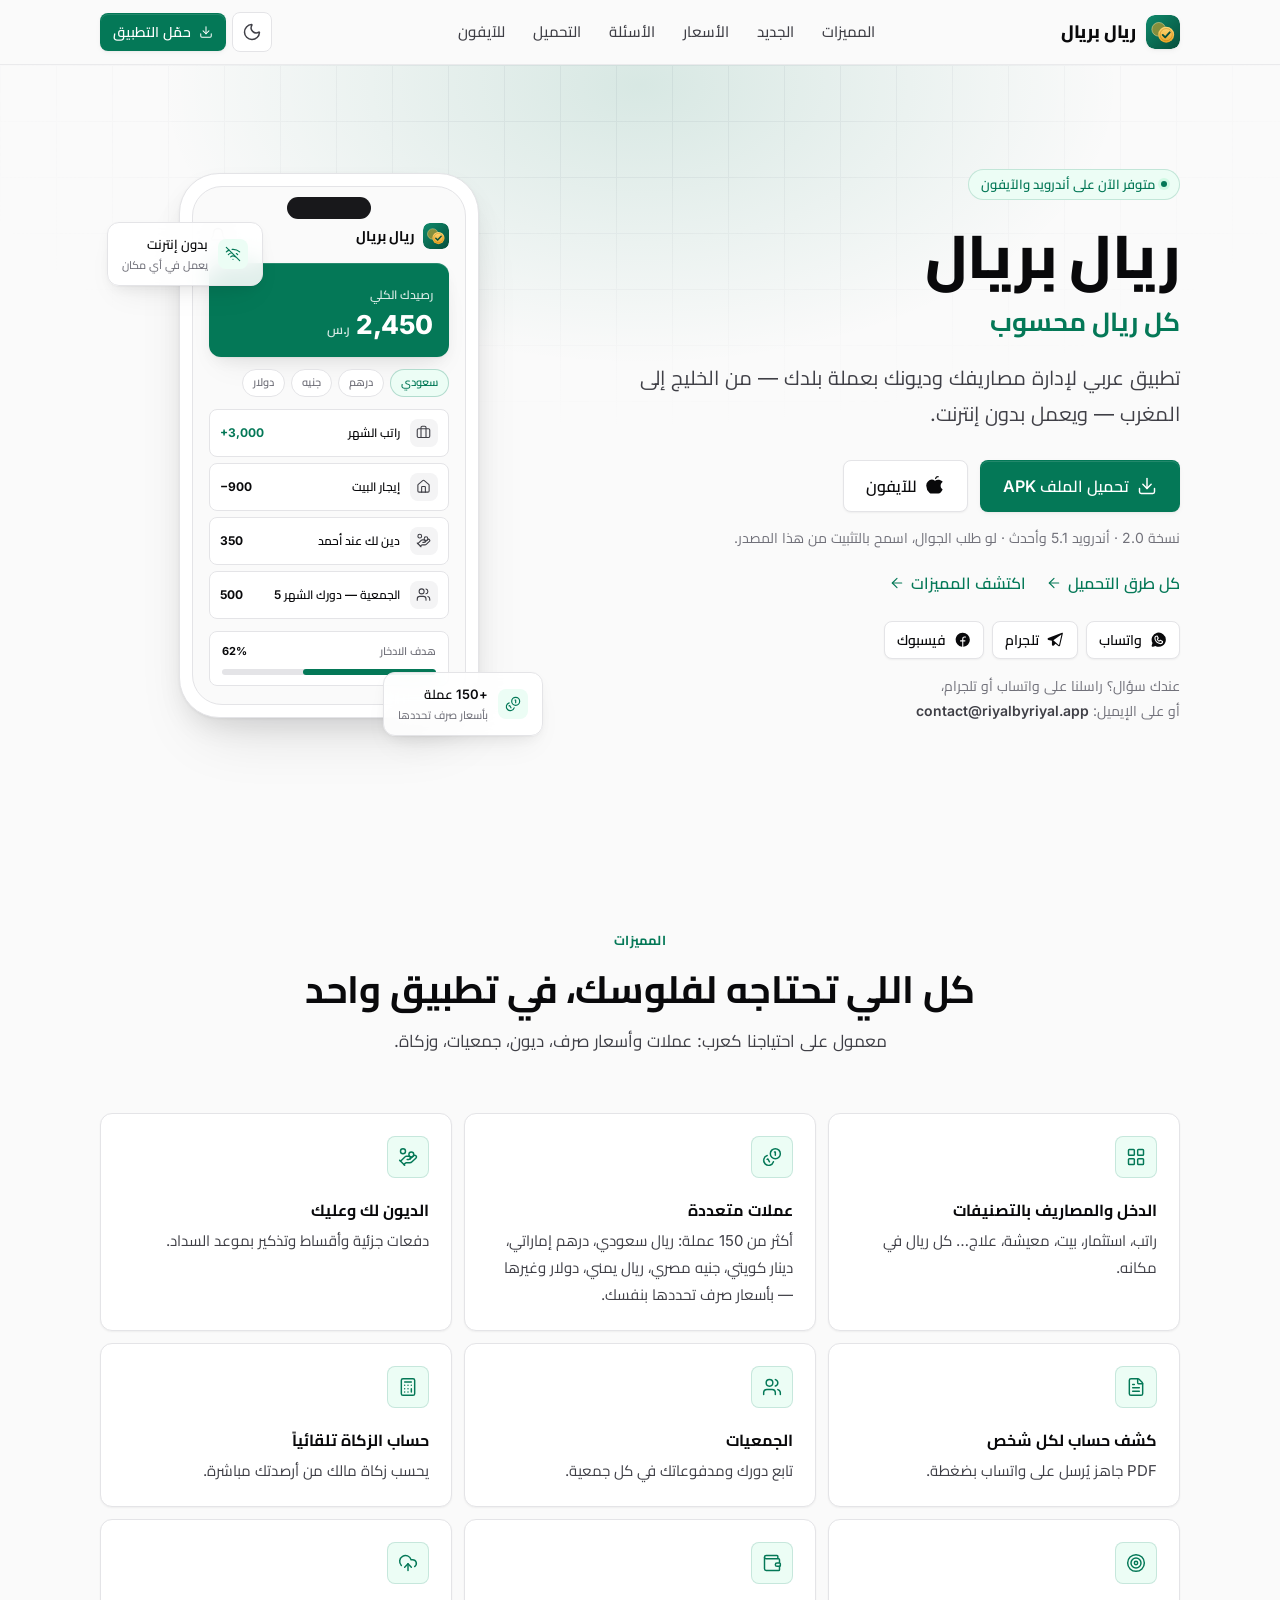
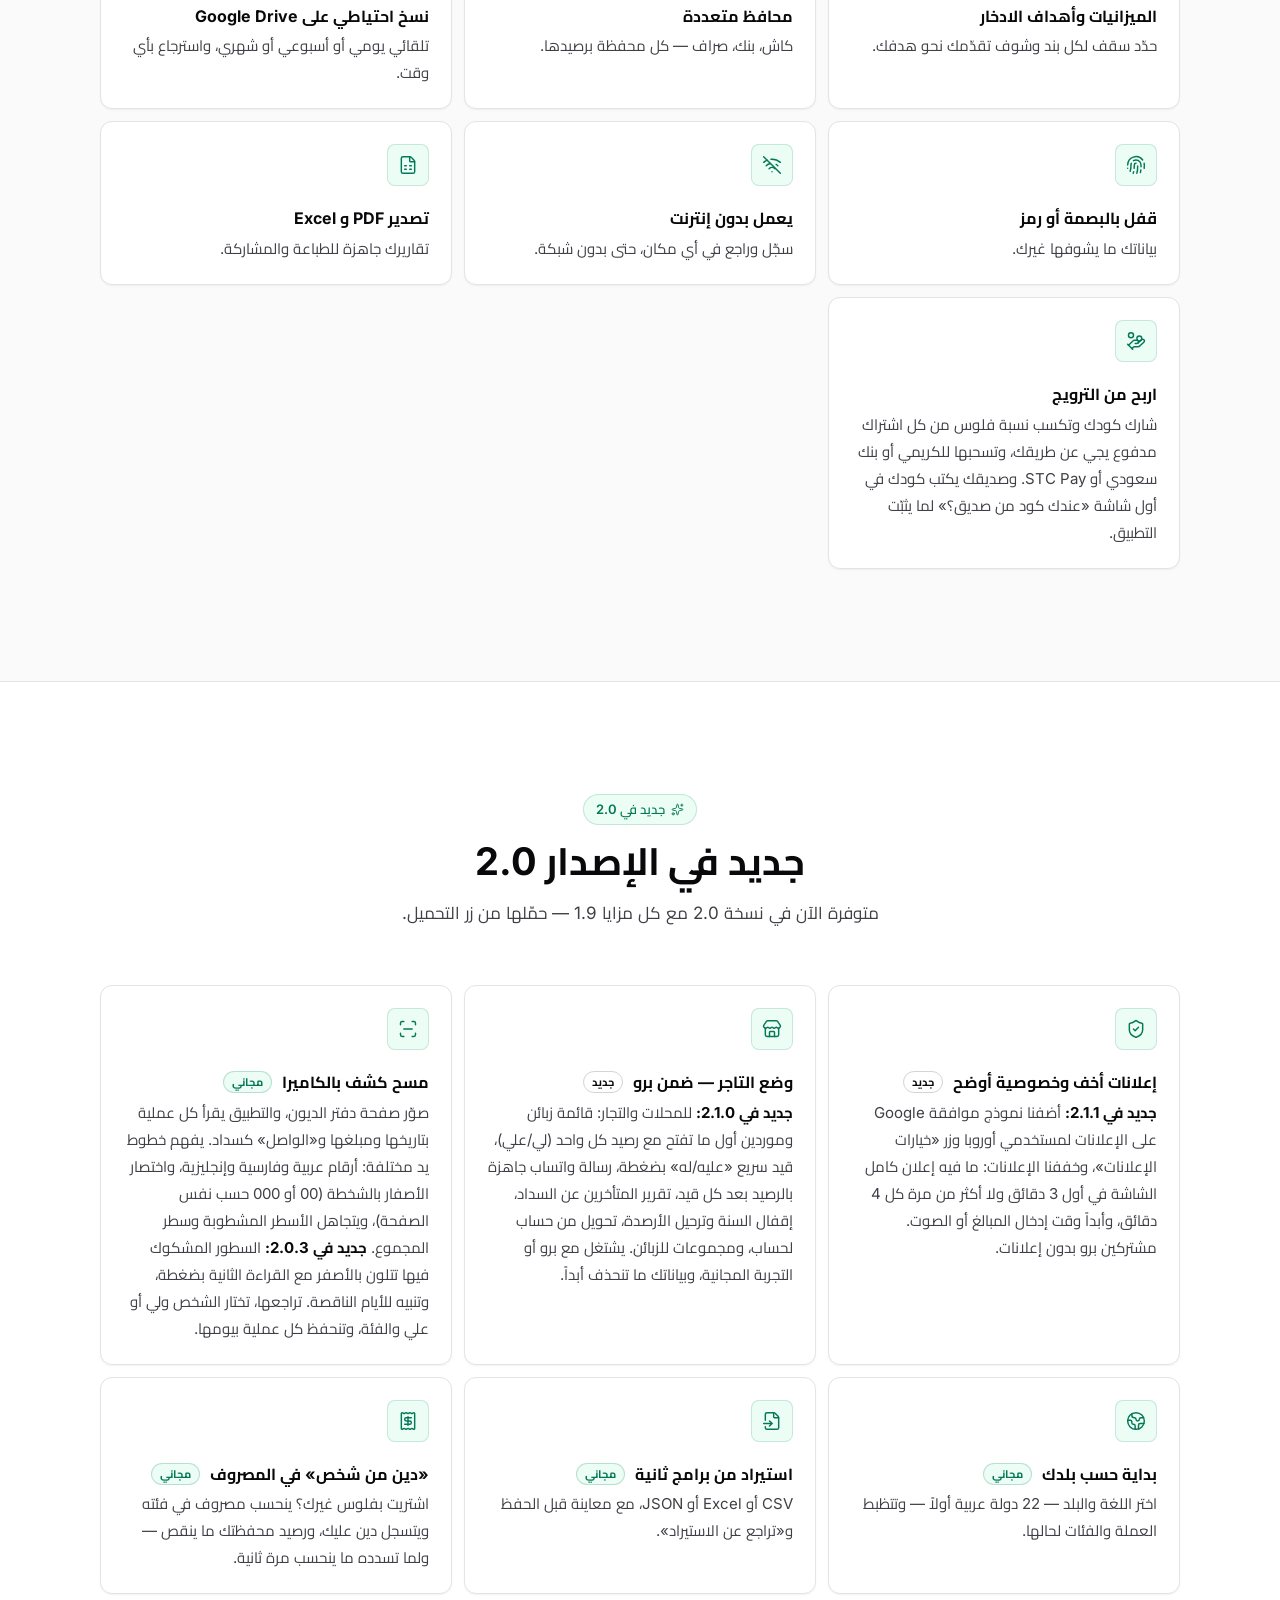
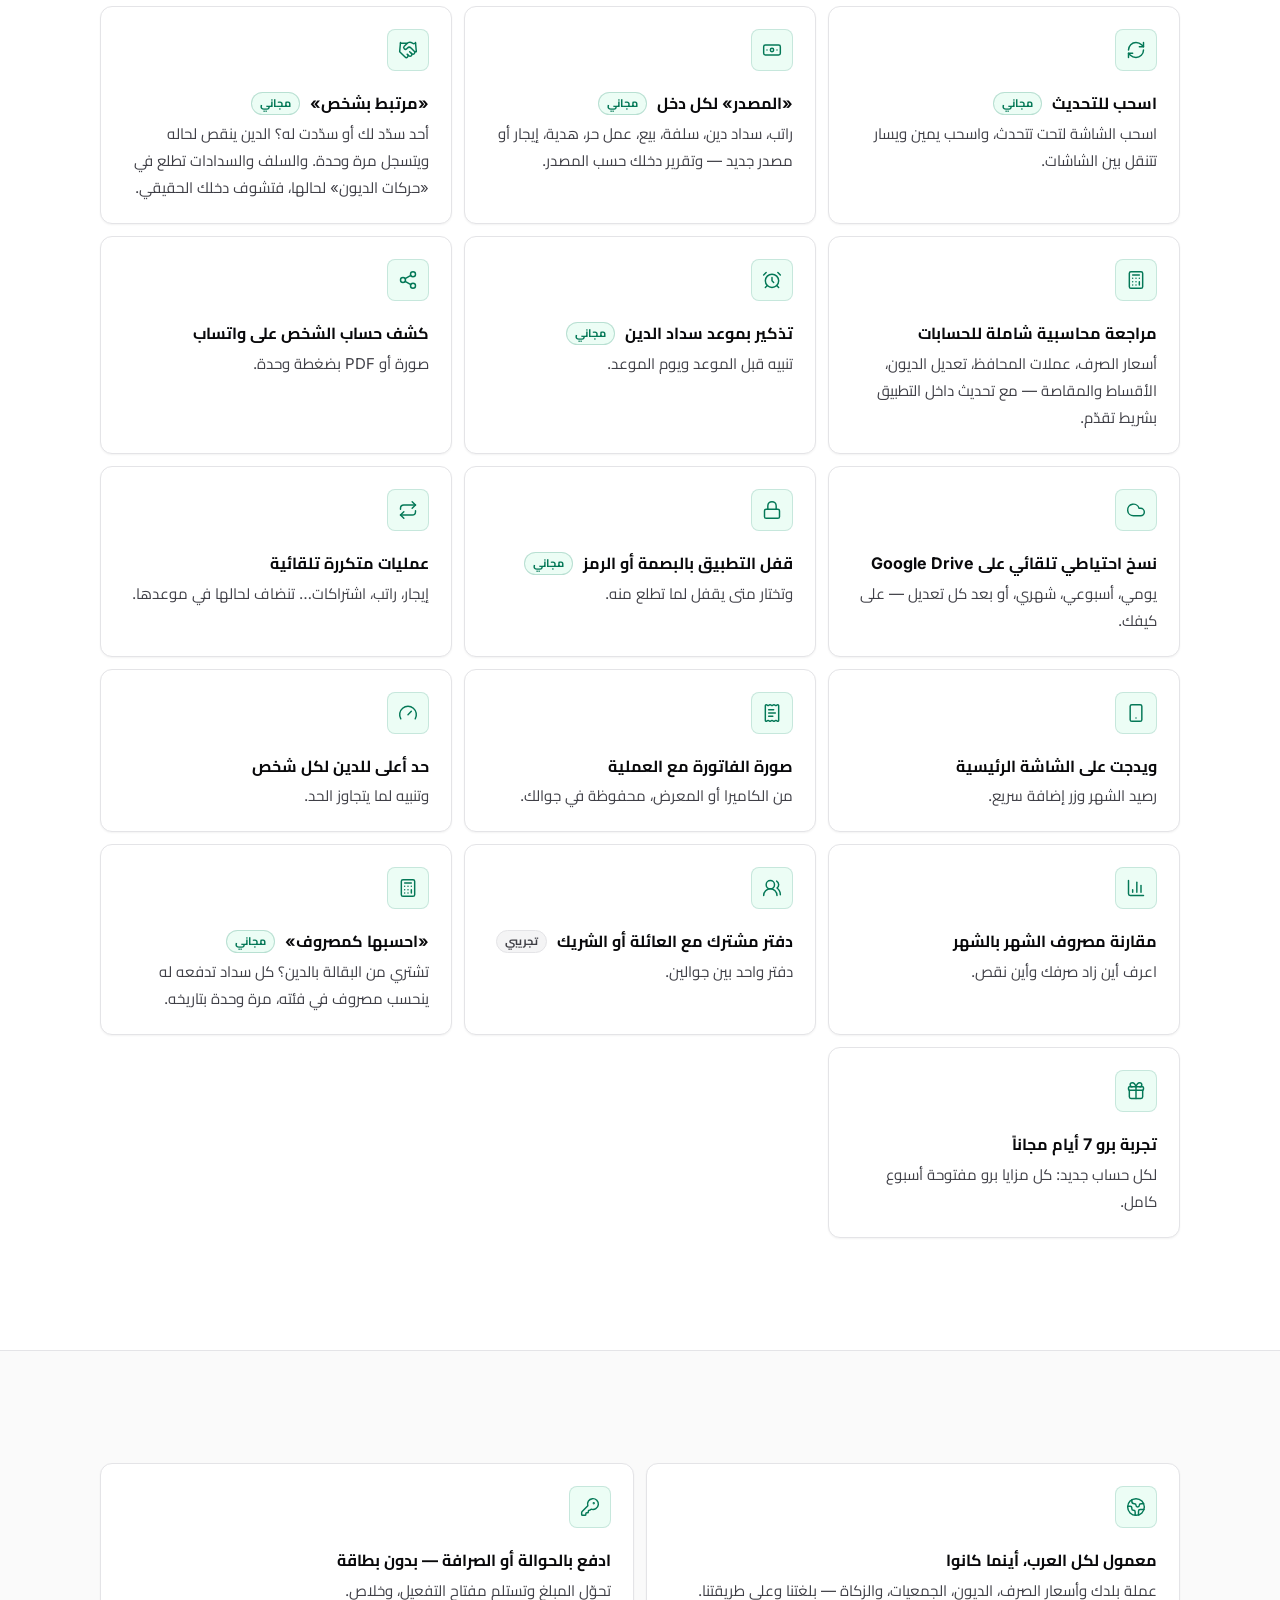
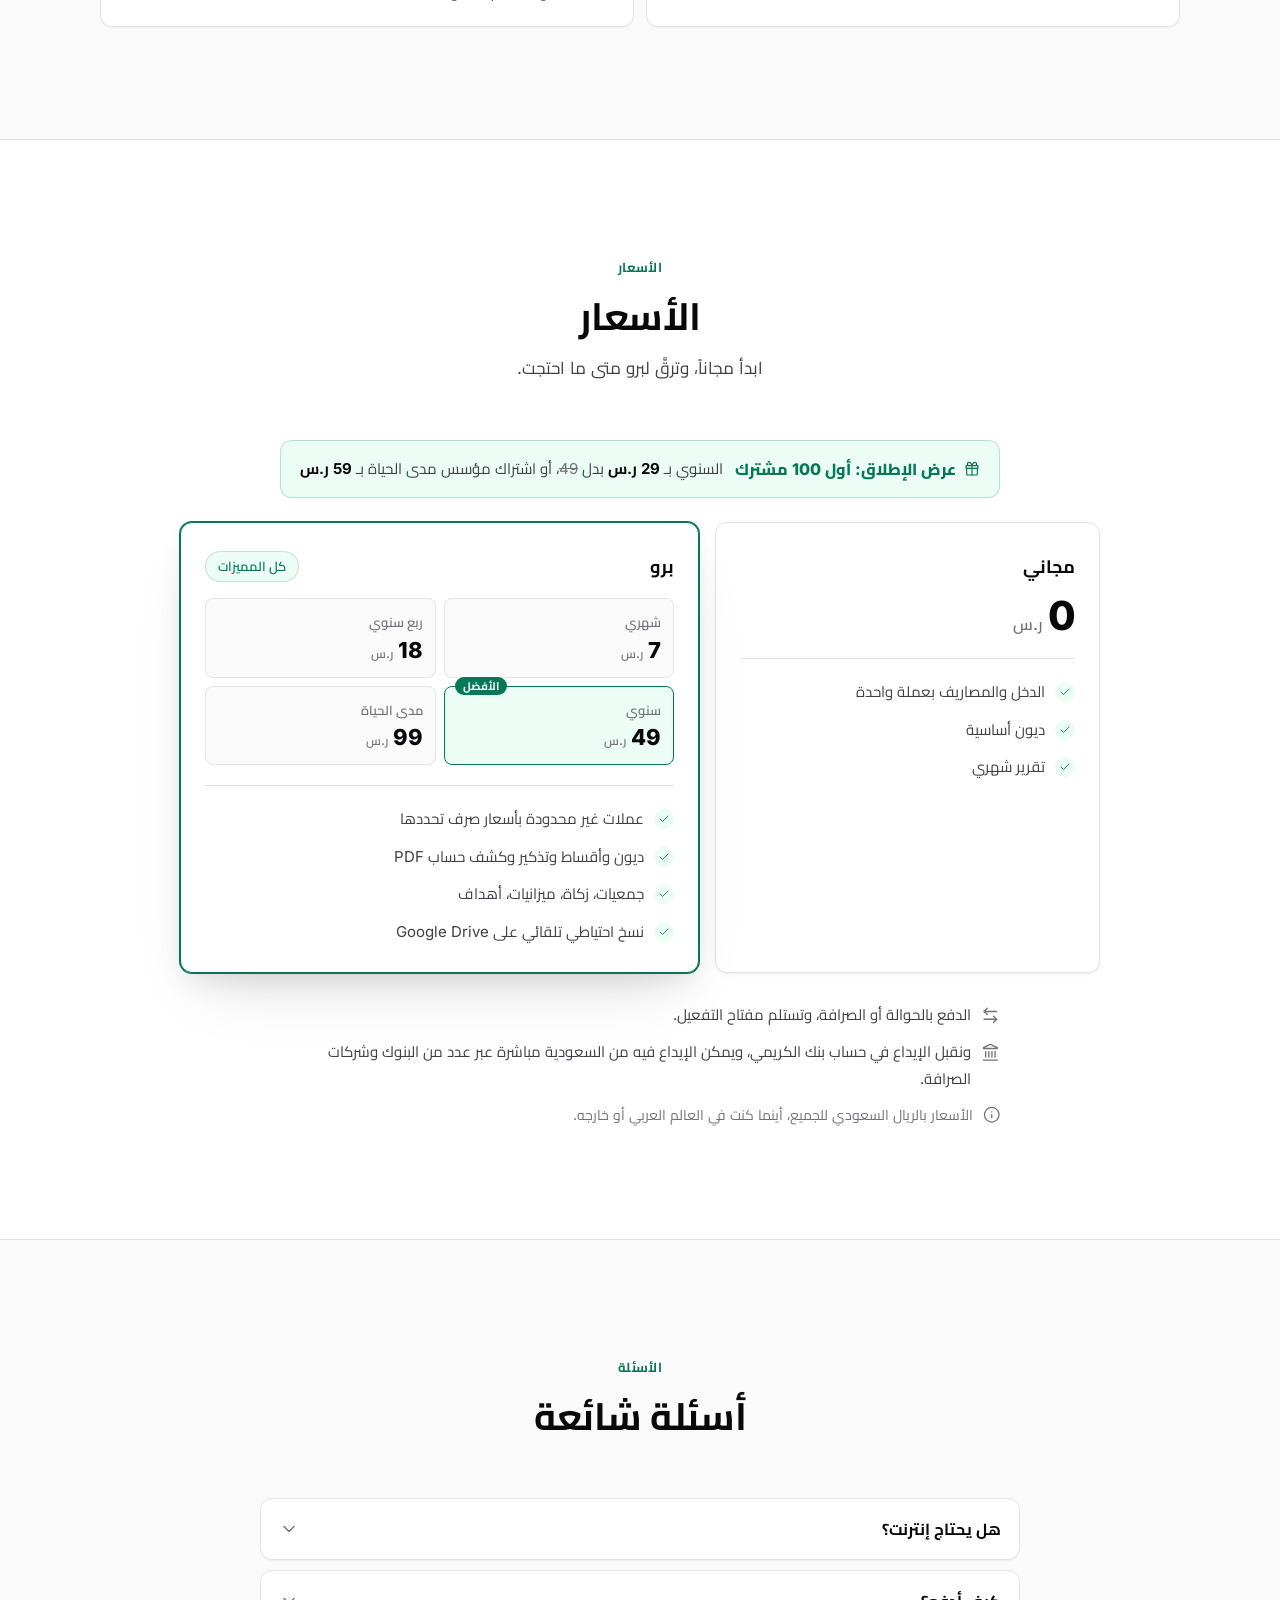
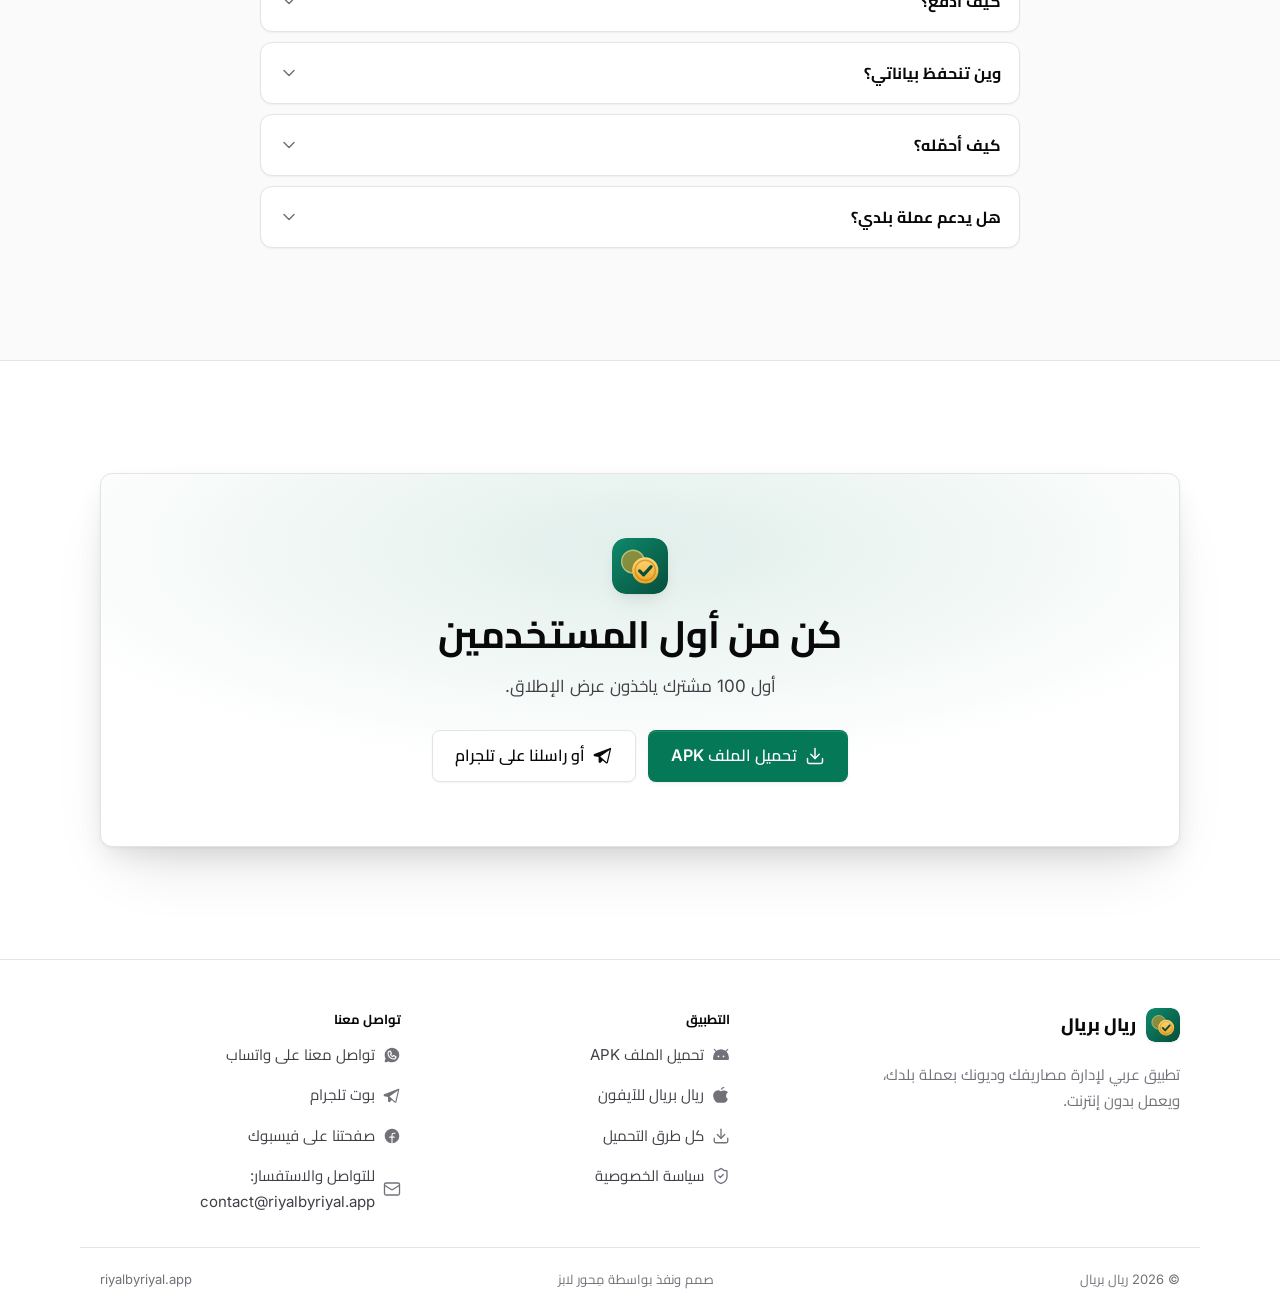
==== commit 4e22bcba: "Footer credit: صمم ونفذ بواسطة مِحور لابز (Mihwar Labs re-sign) — landing pages only, app/ untouched" ====
--- a/index.html
+++ b/index.html
@@ -266,6 +266,7 @@
   </div>
   <div class="container footer-bottom">
     <span>© 2026 ريال بريال</span>
+    <span class="made-by">صمم ونفذ بواسطة مِحور لابز</span>
     <span dir="ltr">riyalbyriyal.app</span>
   </div>
 </footer>
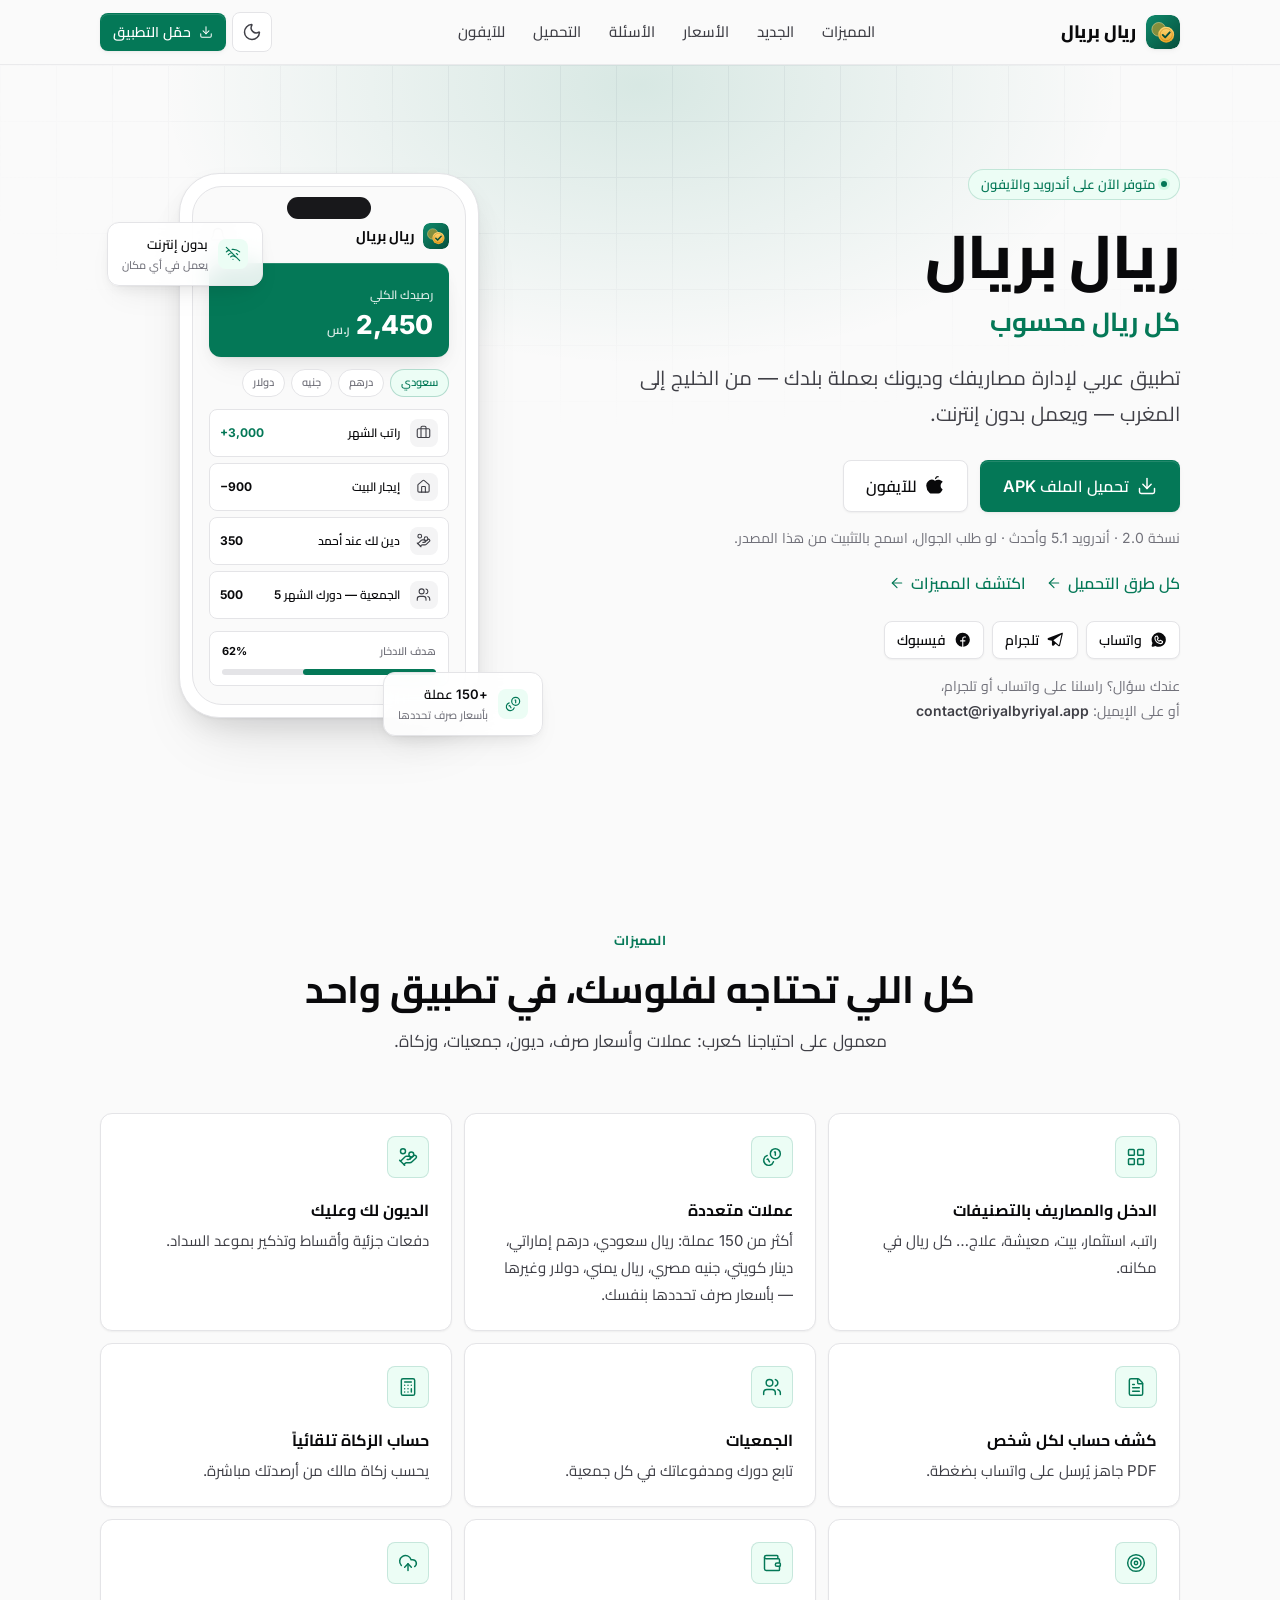
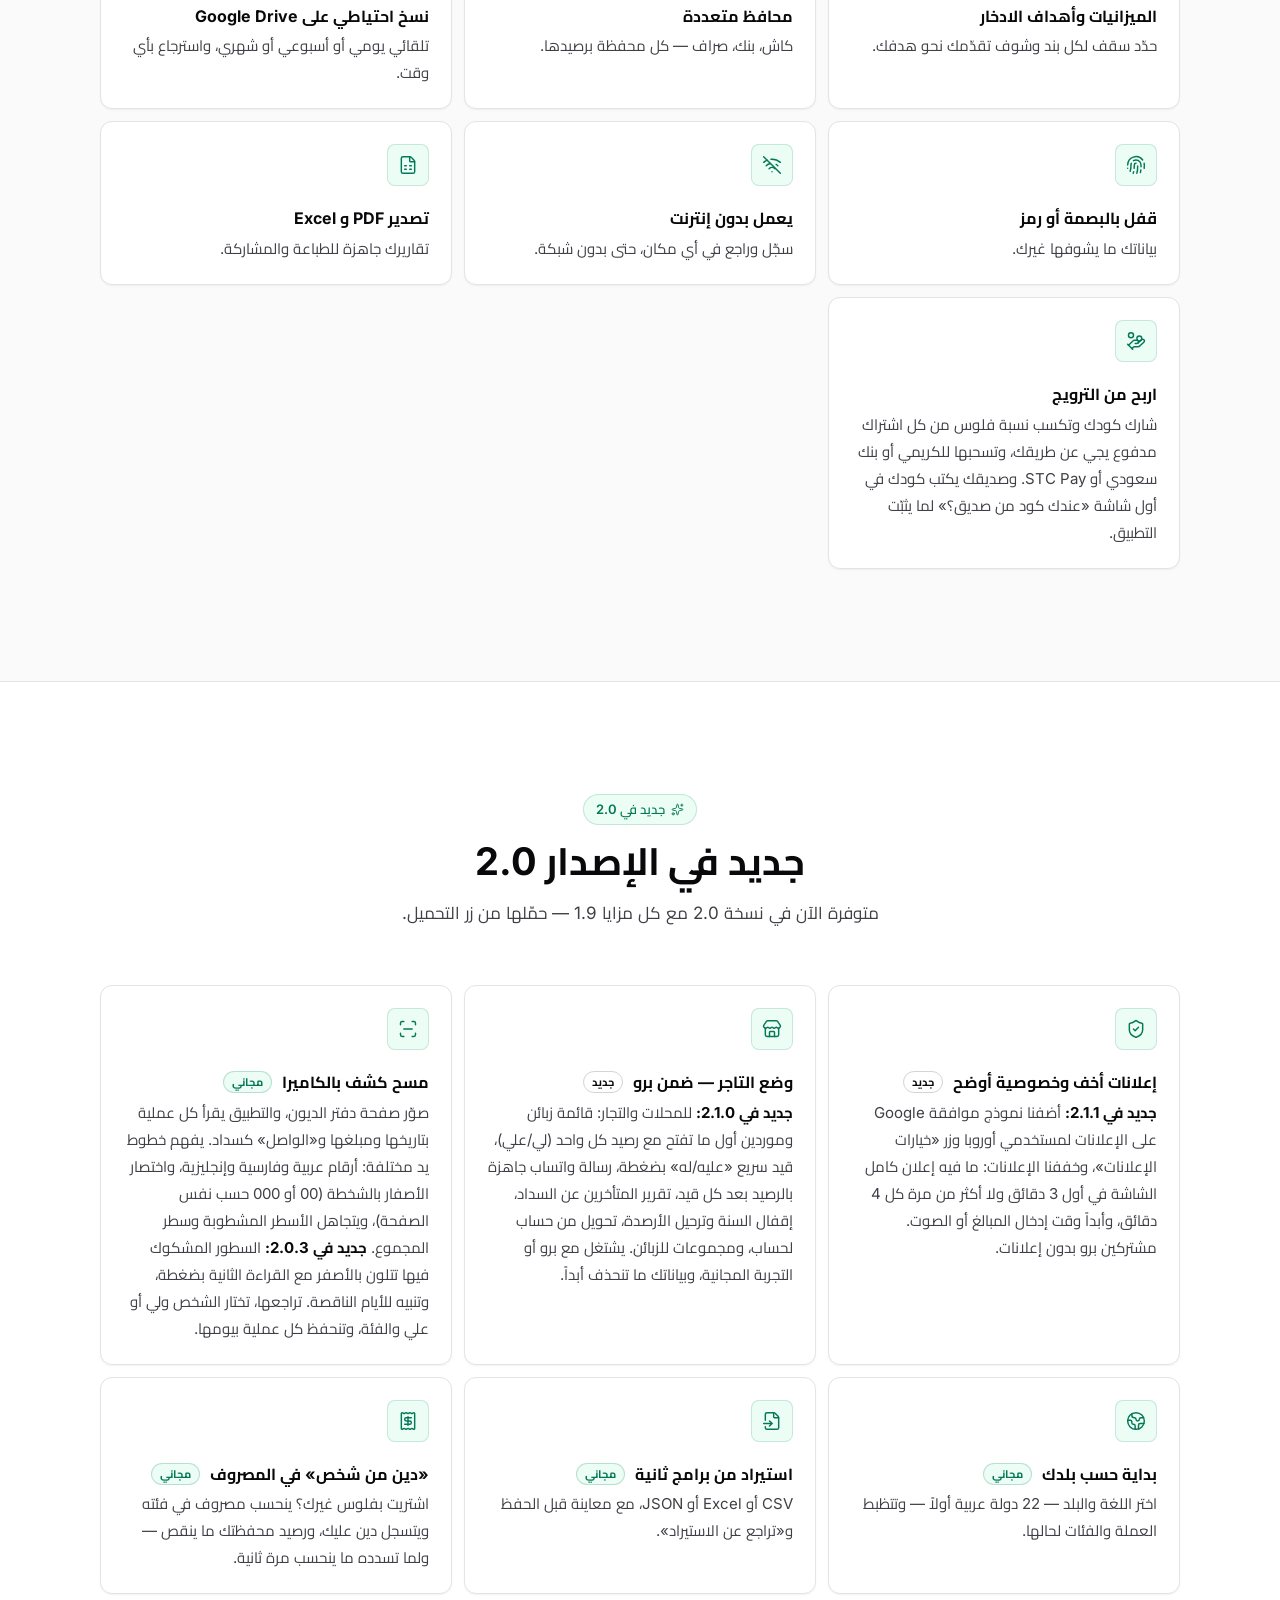
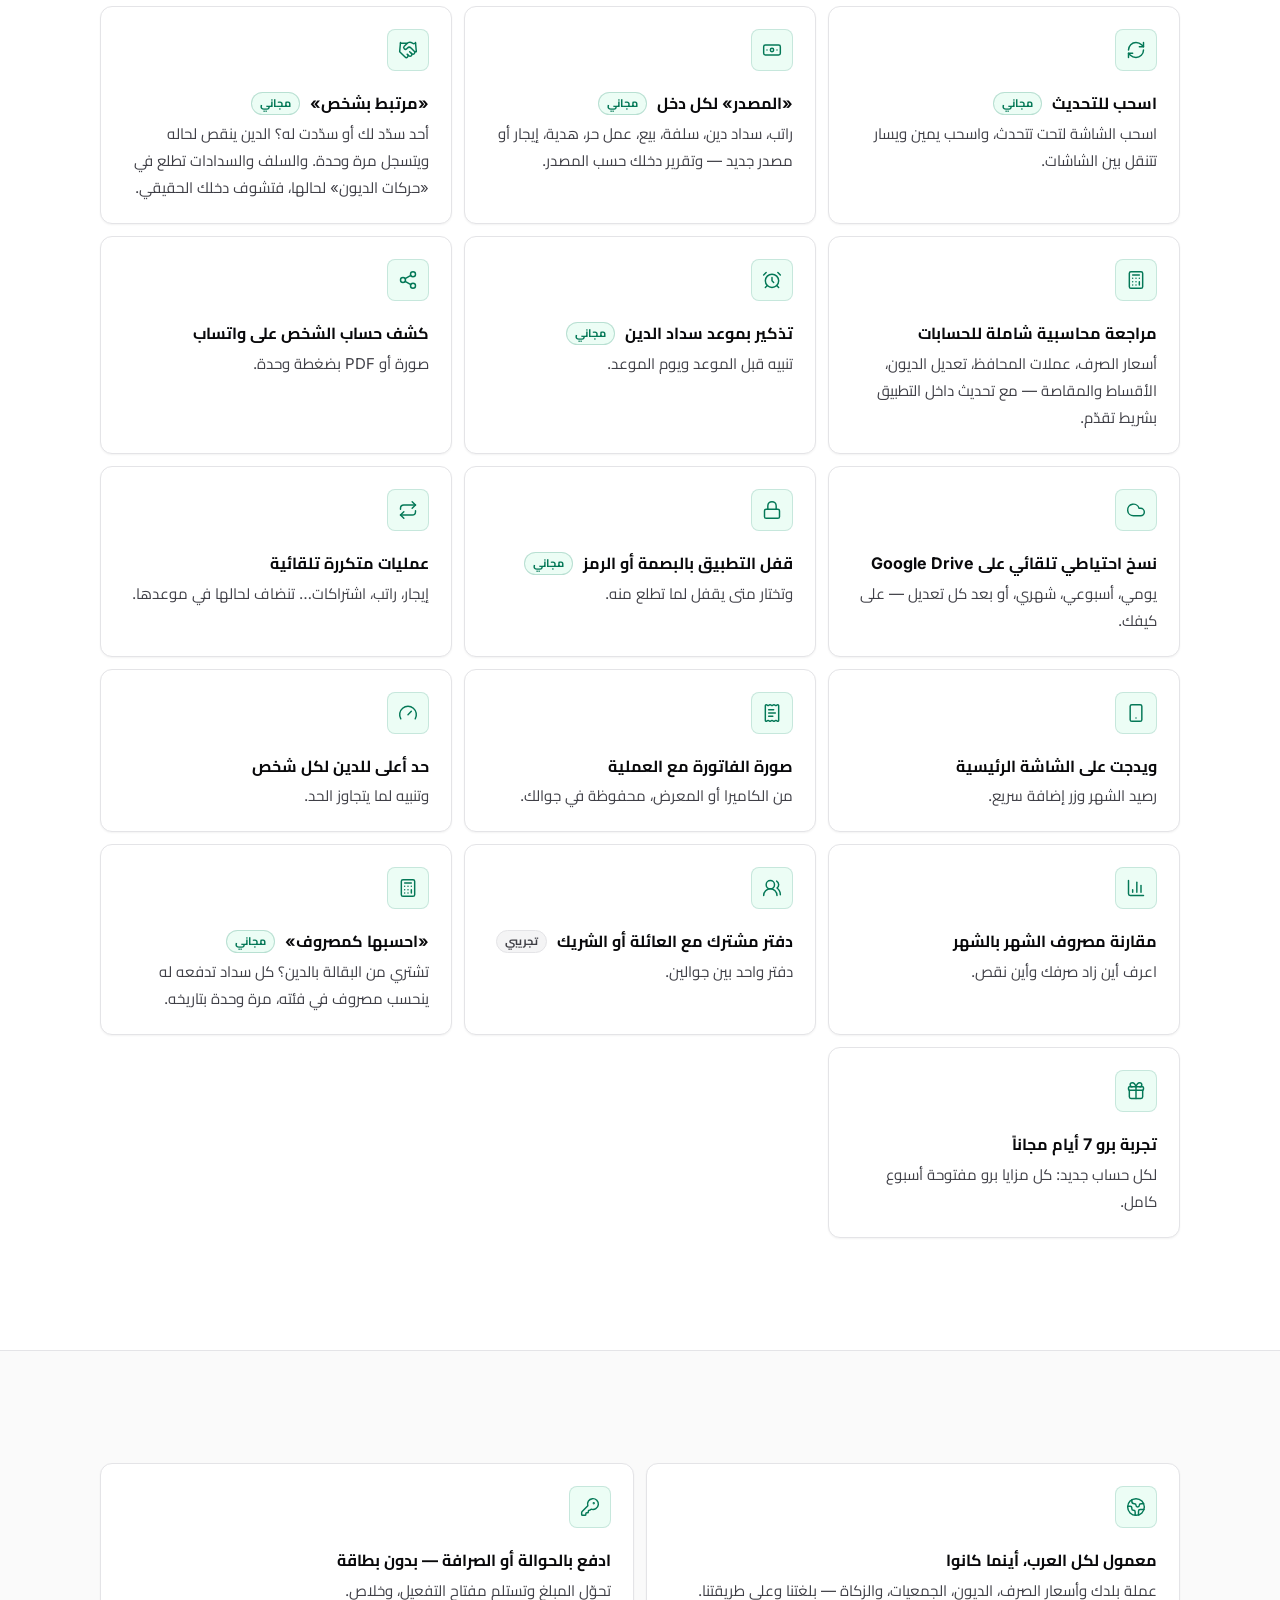
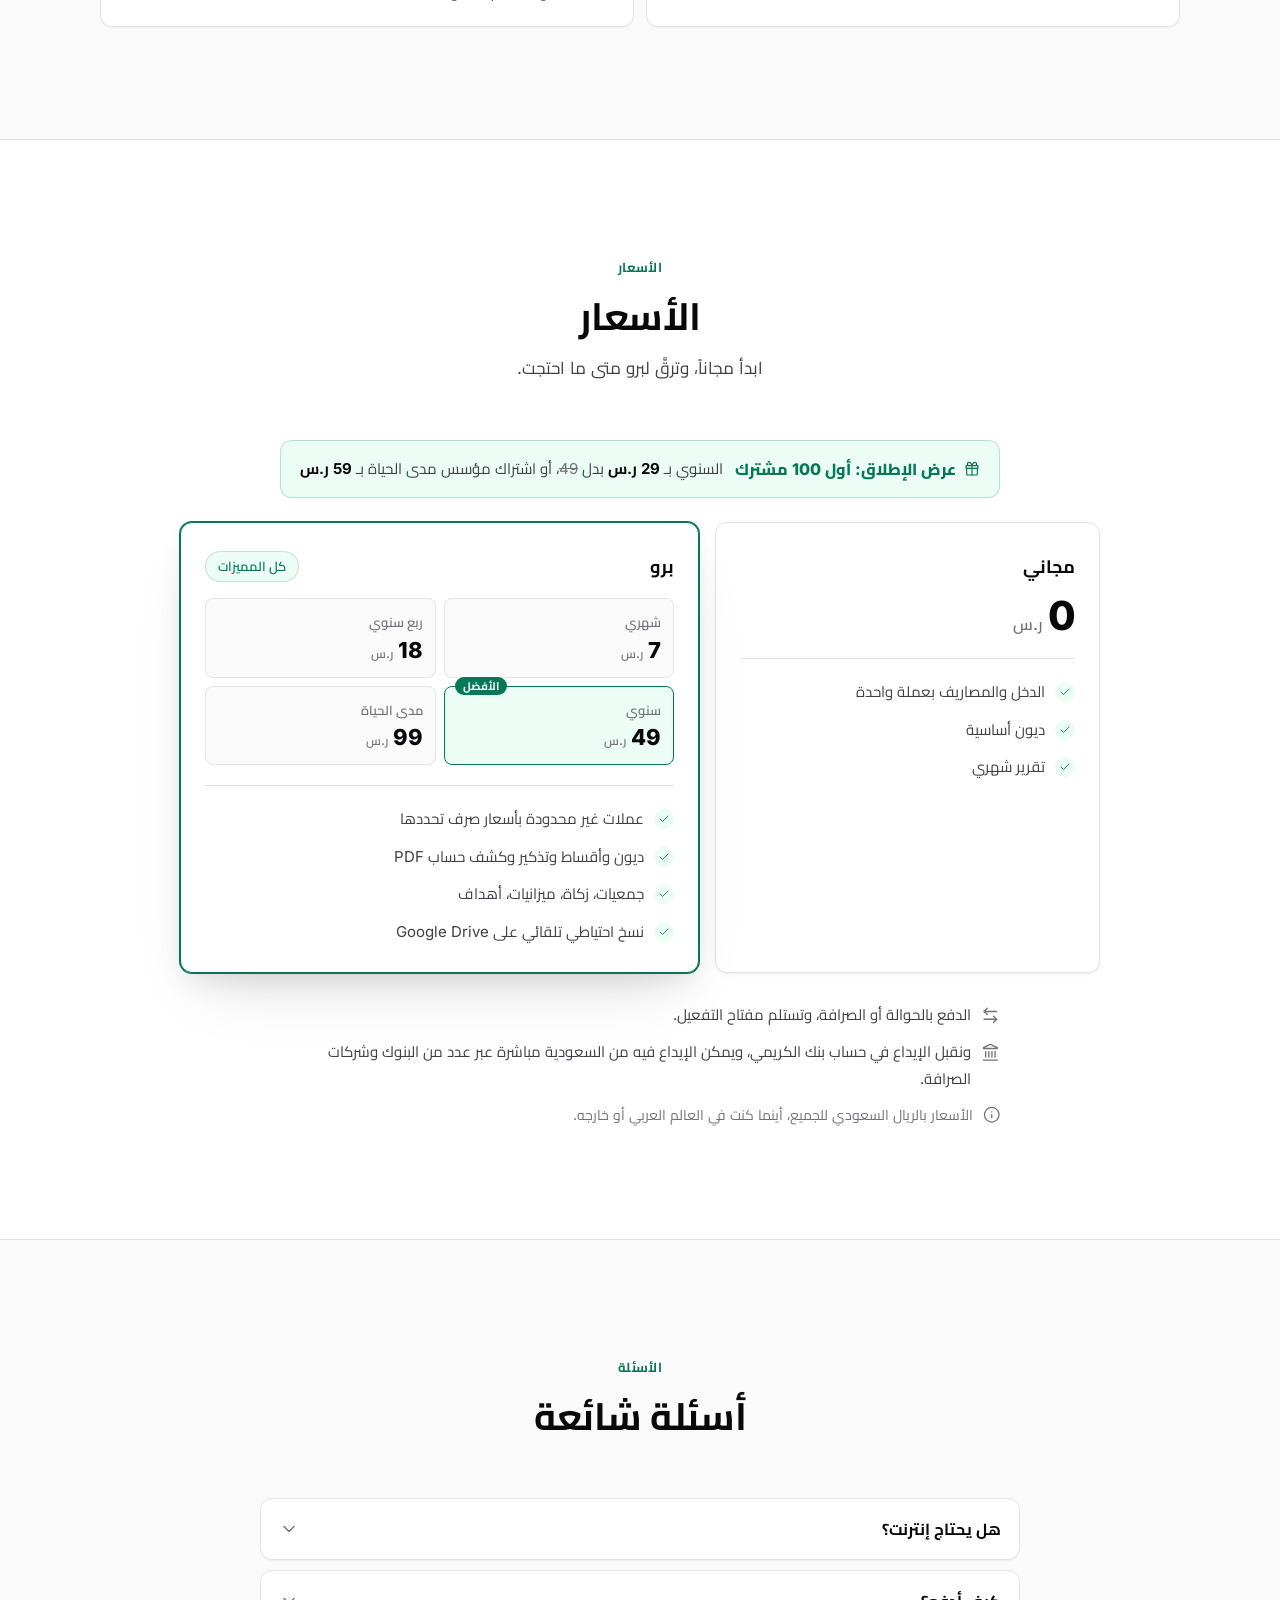
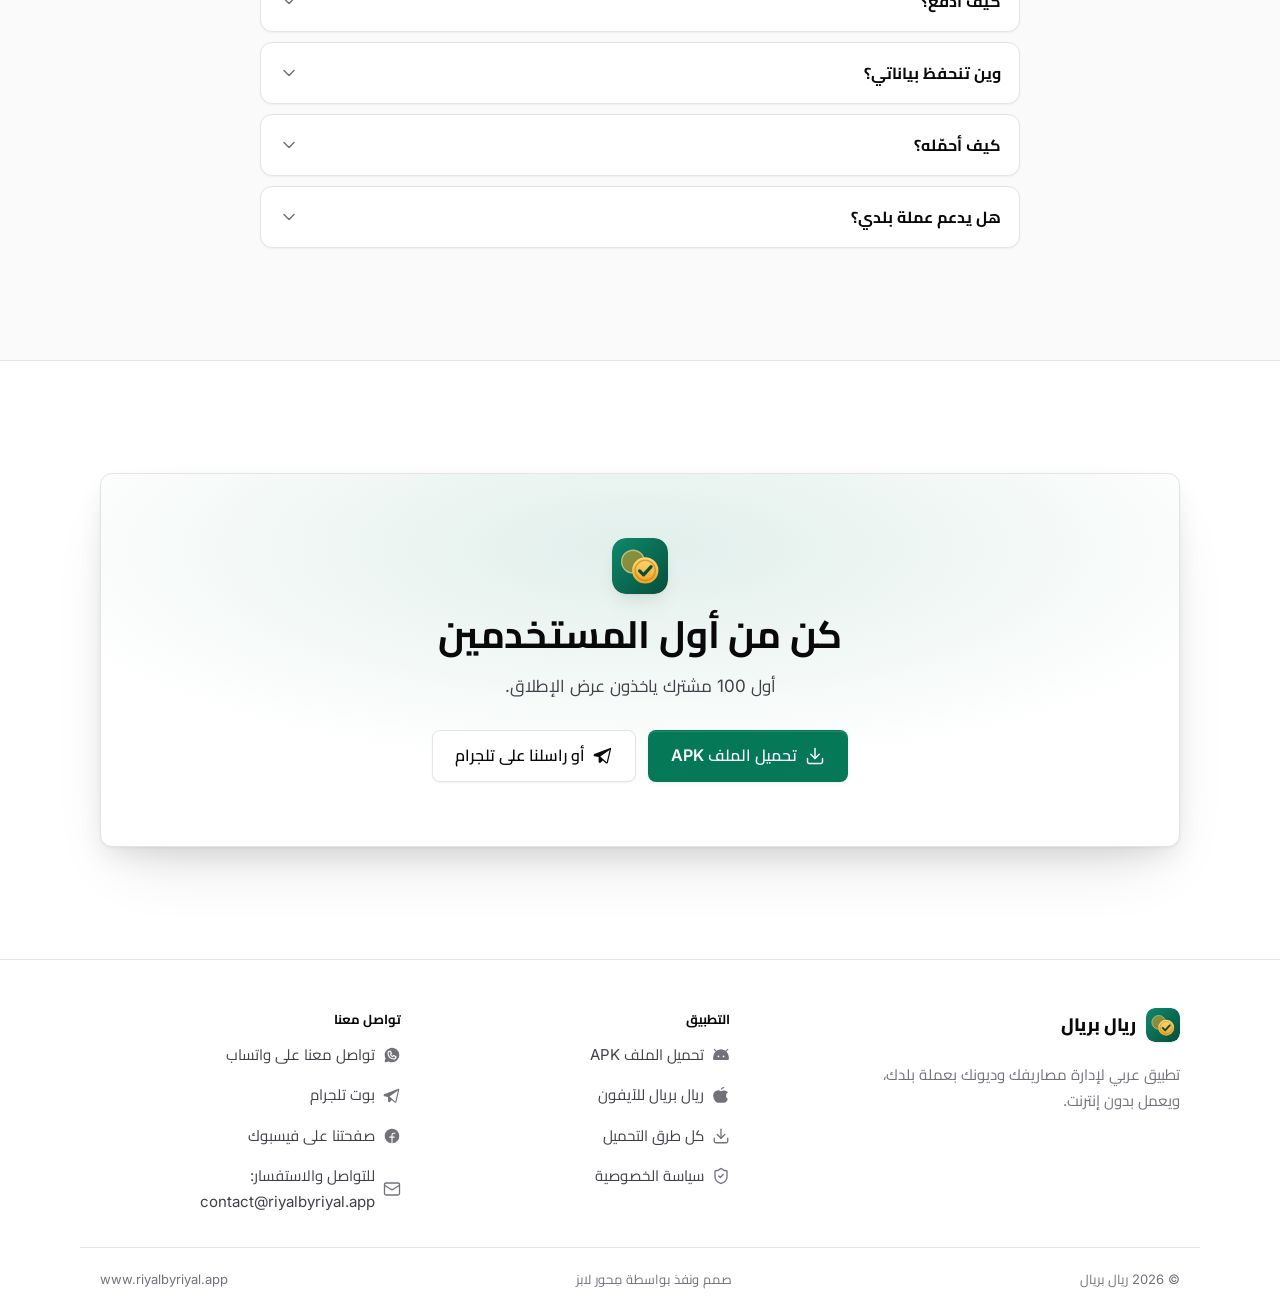
==== commit 37e43675: "Footer: show www.riyalbyriyal.app (Ayoub: www looks more professional)" ====
--- a/index.html
+++ b/index.html
@@ -266,8 +266,8 @@
   </div>
   <div class="container footer-bottom">
     <span>© 2026 ريال بريال</span>
-    <span class="made-by">صمم ونفذ بواسطة مِحور لابز</span>
-    <span dir="ltr">riyalbyriyal.app</span>
+    <span class="made-by">صمم ونفذ بواسطة <a href="https://mihwarlabs.raddzaki.com/" target="_blank" rel="noopener">مِحور لابز</a></span>
+    <span dir="ltr">www.riyalbyriyal.app</span>
   </div>
 </footer>
 <script src="/evt.js?v=1" defer></script>
